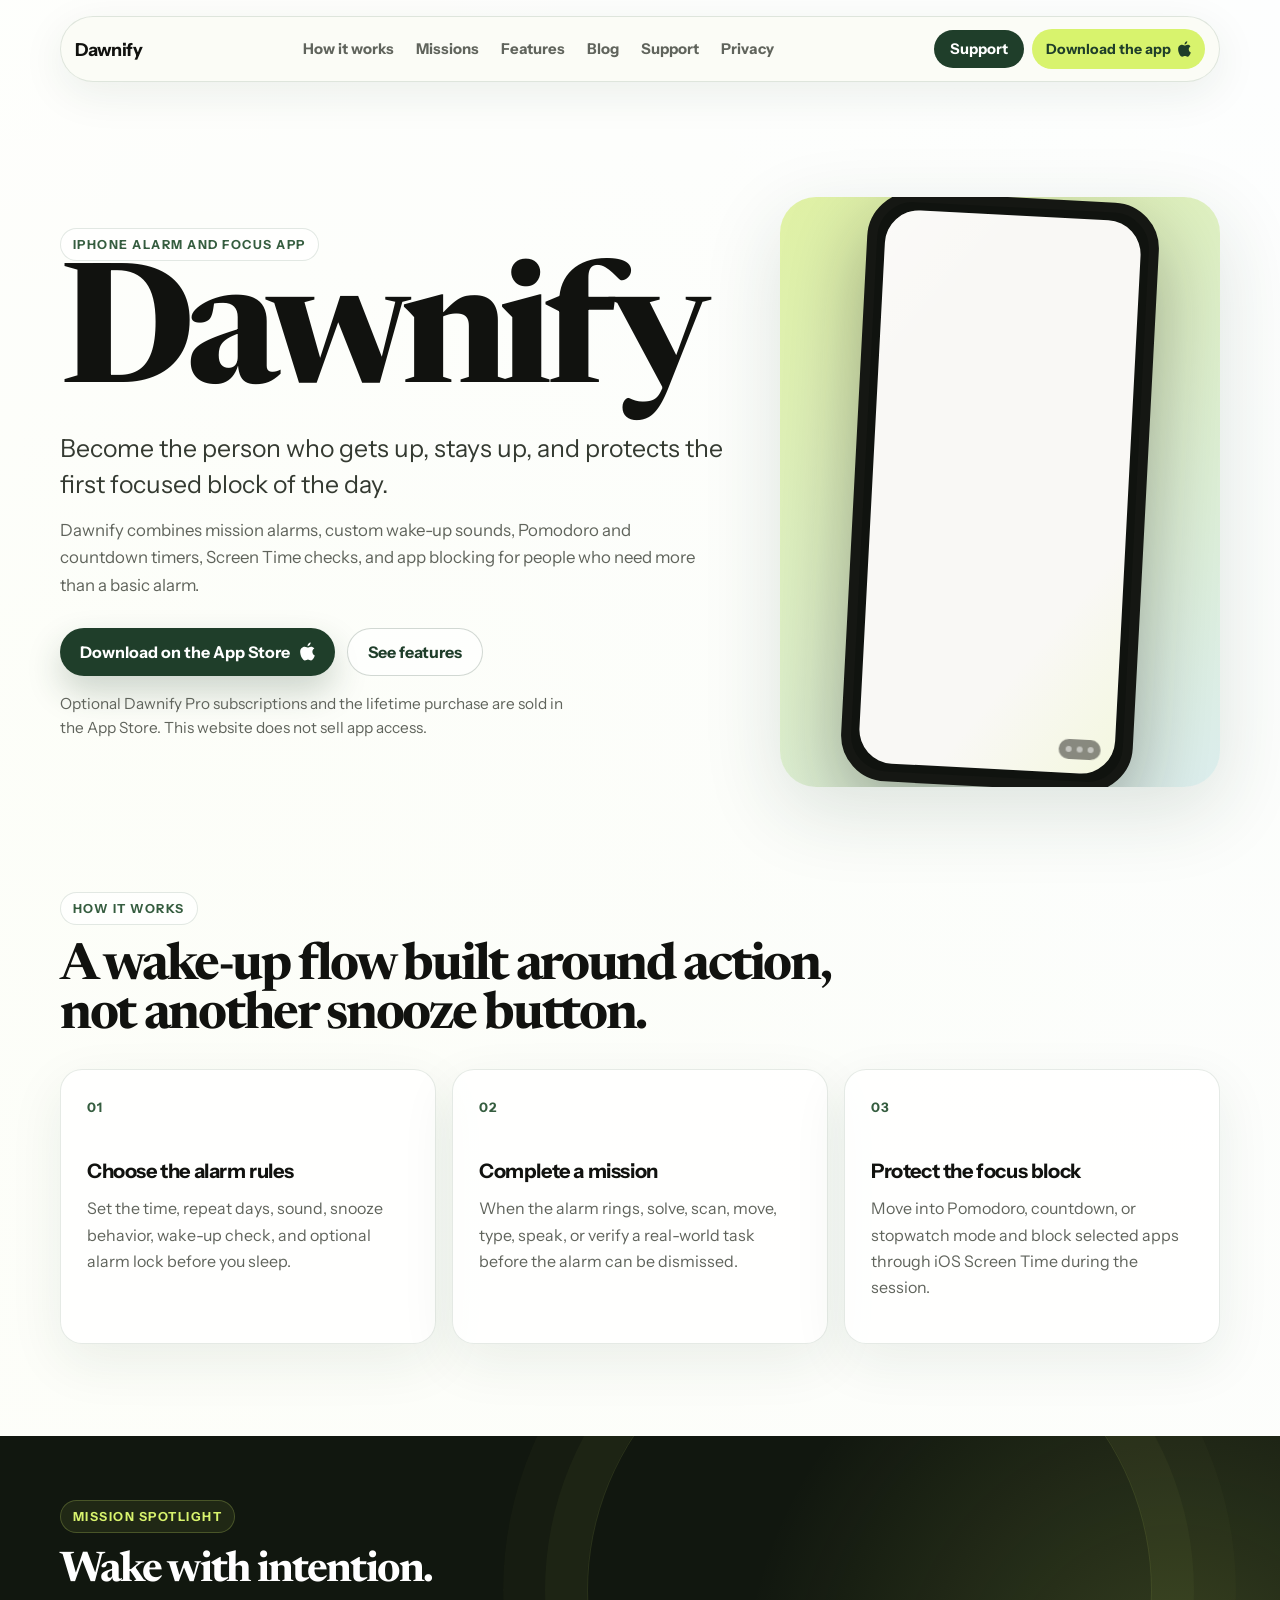
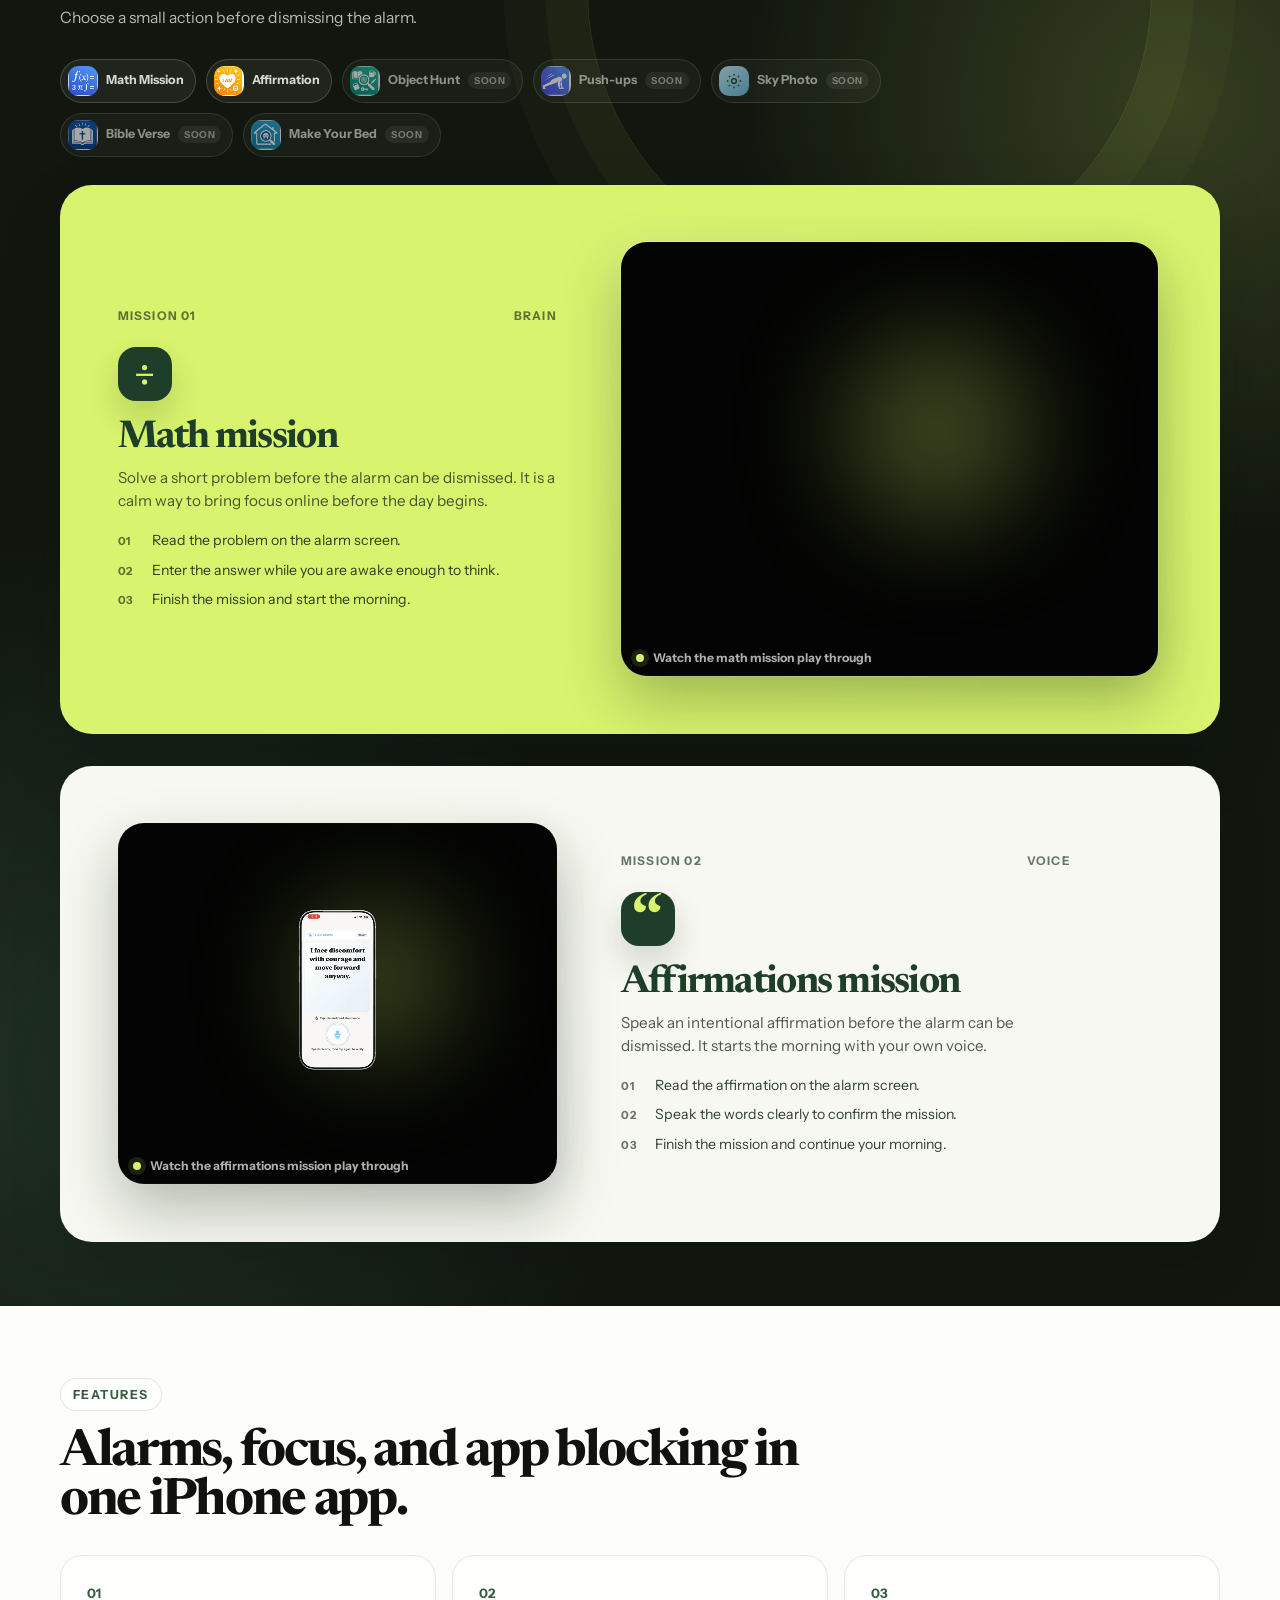
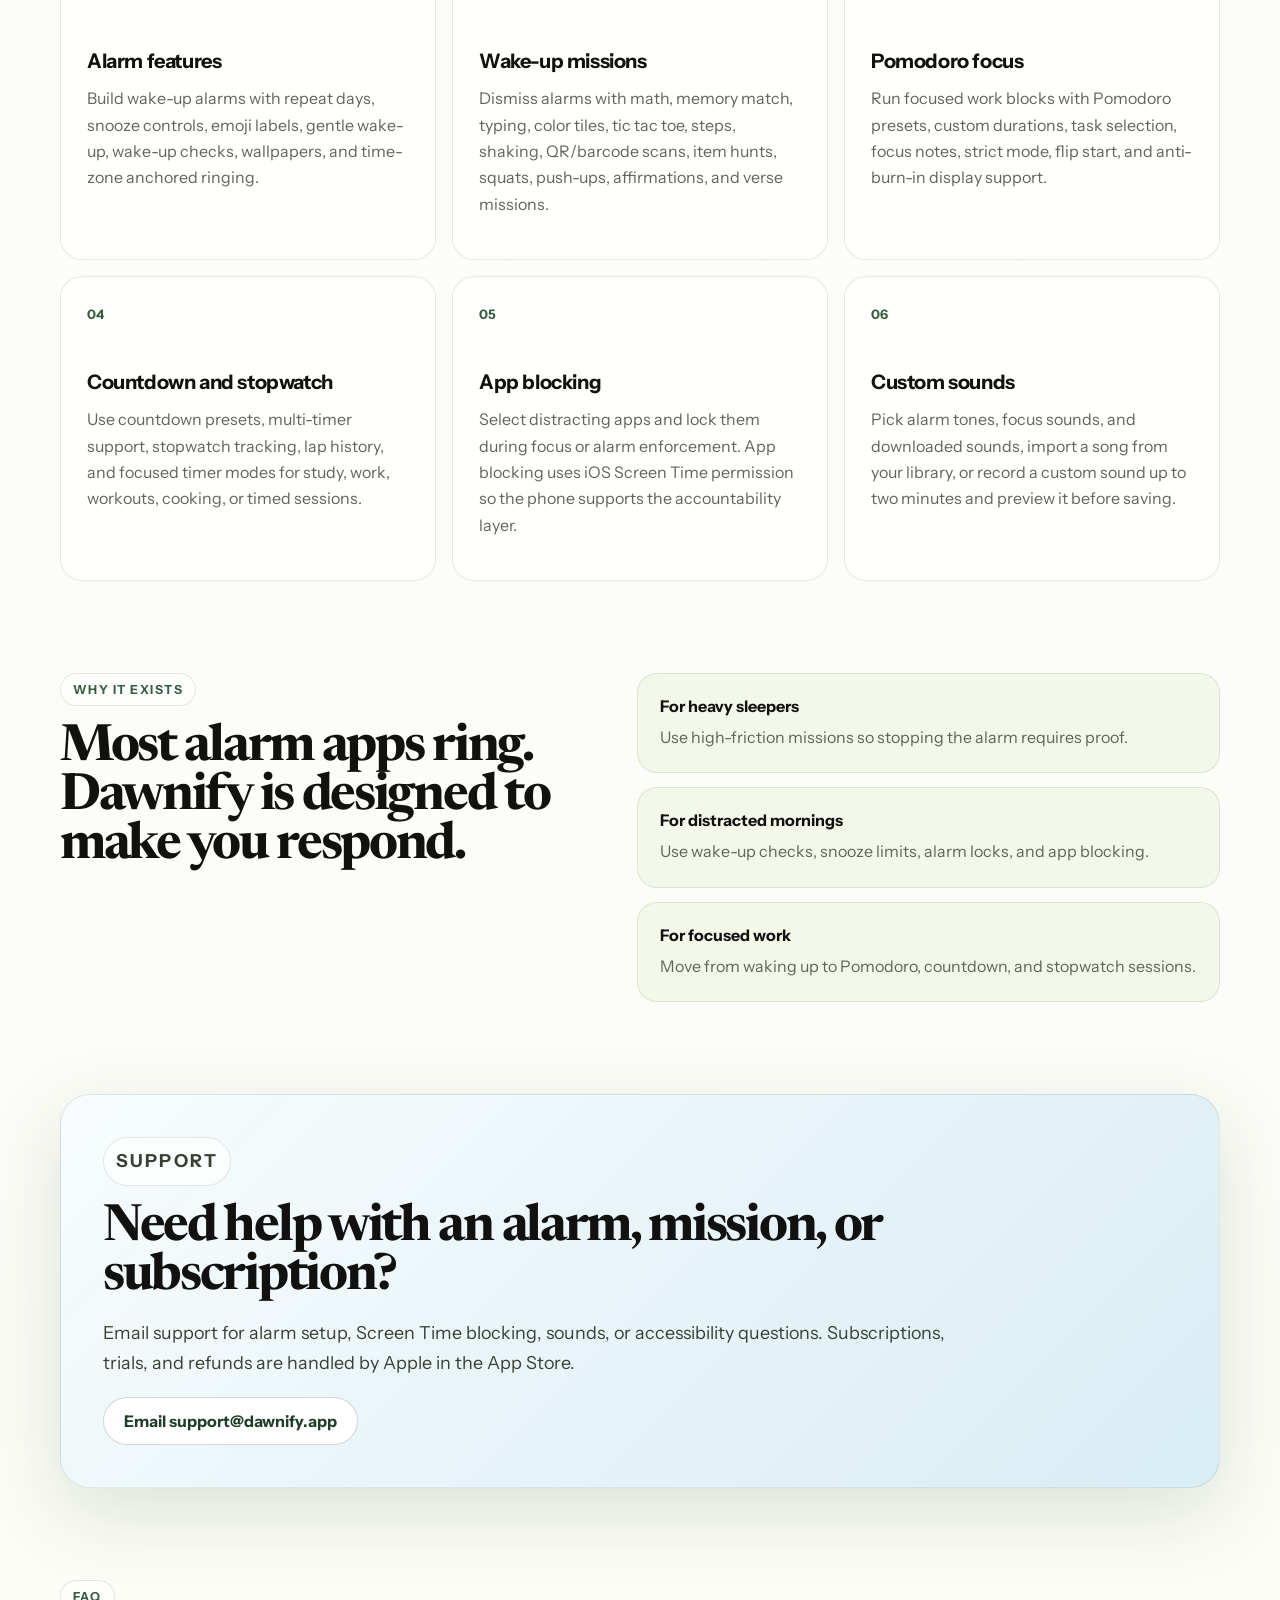
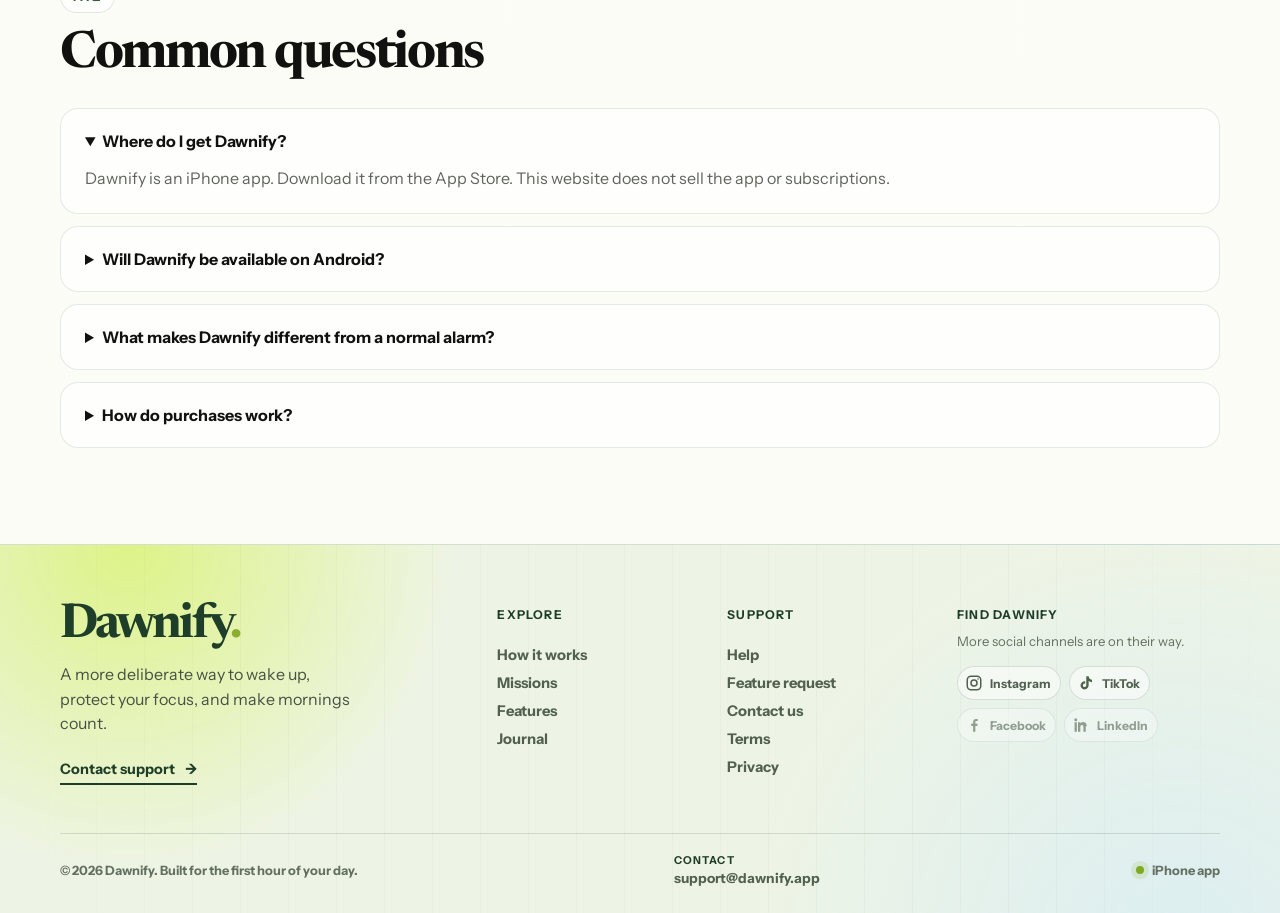
==== index.html @ fd7bedf5 "Add mission navigator with app icons" ====
<!DOCTYPE html>
<html lang="en">
  <head>
    <meta charset="UTF-8" />
    <meta name="viewport" content="width=device-width, initial-scale=1.0" />
    <title>Dawnify - Alarm and focus app for iPhone</title>
    <meta
      name="description"
      content="Dawnify is an iOS alarm, Pomodoro, countdown, app blocking, and Screen Time accountability app built to help you wake up and stay focused."
    />
    <meta property="og:title" content="Dawnify - Alarm and focus app for iPhone" />
    <meta
      property="og:description"
      content="Mission alarms, Pomodoro timers, countdowns, custom sounds, Screen Time checks, and app blocking for people who need stronger accountability."
    />
    <meta property="og:type" content="website" />
    <meta property="og:url" content="https://dawnify.app/" />
    <link rel="preconnect" href="https://fonts.googleapis.com" />
    <link rel="preconnect" href="https://fonts.gstatic.com" crossorigin />
    <link
      href="https://fonts.googleapis.com/css2?family=Instrument+Sans:wght@400;500;600;700;800&family=Newsreader:opsz,wght@6..72,600;6..72,700&display=swap"
      rel="stylesheet"
    />
    <link rel="stylesheet" href="./styles.css" />
  </head>
  <body>
    <header class="site-header">
      <a class="brand" href="./index.html">Dawnify</a>
      <nav class="nav" aria-label="Main navigation">
        <a href="#how">How it works</a>
        <a href="#missions">Missions</a>
        <a href="#features">Features</a>
        <a href="./blog.html">Blog</a>
        <a href="./support.html">Support</a>
        <a href="./privacy.html">Privacy</a>
      </nav>
      <div class="header-actions">
        <a class="header-cta" href="./support.html">Support</a>
        <!-- Replace this placeholder with Dawnify's App Store URL when it is available. -->
        <a class="header-download" href="#app-store-download">
          Download the app
          <svg viewBox="1321.5 37.8 15 18.4" fill="currentColor" aria-hidden="true">
            <path d="M1329 41.7292C1329 39.8958 1330.38 38.0625 1332.21 38.0625C1332.21 39.8958 1330.83 41.7292 1329 41.7292Z"></path>
            <path d="M1329.46 42.9575C1328.99 42.9575 1328.62 42.8076 1328.21 42.64C1327.7 42.4279 1327.11 42.1875 1326.15 42.1875C1324.44 42.1875 1321.67 43.562 1321.67 47.2287C1321.67 51.4931 1324.51 55.9375 1326.35 55.9375C1326.96 55.9375 1327.51 55.6965 1328.04 55.4662C1328.53 55.2554 1328.99 55.0536 1329.46 55.0536C1329.93 55.0536 1330.39 55.2554 1330.88 55.4662C1331.4 55.6965 1331.96 55.9375 1332.57 55.9375C1333.85 55.9375 1335.38 53.7826 1336.33 51.0341C1334.85 50.4102 1333.89 48.9415 1333.89 47.2292C1333.89 45.7359 1334.69 44.7448 1335.88 44.0208C1334.96 42.6458 1333.6 42.1875 1332.62 42.1875C1331.66 42.1875 1331.07 42.4279 1330.56 42.64C1330.15 42.8076 1329.93 42.9575 1329.46 42.9575Z"></path>
          </svg>
        </a>
      </div>
    </header>

    <main>
      <section class="hero section-shell">
        <div class="hero-copy reveal">
          <p class="launch-pill">iPhone alarm and focus app</p>
          <h1>Dawnify</h1>
          <p class="hero-lede">
            Become the person who gets up, stays up, and protects the first
            focused block of the day.
          </p>
          <p class="hero-support">
            Dawnify combines mission alarms, custom wake-up sounds, Pomodoro and
            countdown timers, Screen Time checks, and app blocking for people
            who need more than a basic alarm.
          </p>
          <div class="hero-actions">
            <!-- Replace this generic App Store URL with Dawnify's listing when it is available. -->
            <a id="app-store-download" class="app-store-cta" href="https://apps.apple.com/" target="_blank" rel="noreferrer">
              Download on the App Store
              <svg viewBox="1321.5 37.8 15 18.4" fill="currentColor" aria-hidden="true">
                <path d="M1329 41.7292C1329 39.8958 1330.38 38.0625 1332.21 38.0625C1332.21 39.8958 1330.83 41.7292 1329 41.7292Z"></path>
                <path d="M1329.46 42.9575C1328.99 42.9575 1328.62 42.8076 1328.21 42.64C1327.7 42.4279 1327.11 42.1875 1326.15 42.1875C1324.44 42.1875 1321.67 43.562 1321.67 47.2287C1321.67 51.4931 1324.51 55.9375 1326.35 55.9375C1326.96 55.9375 1327.51 55.6965 1328.04 55.4662C1328.53 55.2554 1328.99 55.0536 1329.46 55.0536C1329.93 55.0536 1330.39 55.2554 1330.88 55.4662C1331.4 55.6965 1331.96 55.9375 1332.57 55.9375C1333.85 55.9375 1335.38 53.7826 1336.33 51.0341C1334.85 50.4102 1333.89 48.9415 1333.89 47.2292C1333.89 45.7359 1334.69 44.7448 1335.88 44.0208C1334.96 42.6458 1333.6 42.1875 1332.62 42.1875C1331.66 42.1875 1331.07 42.4279 1330.56 42.64C1330.15 42.8076 1329.93 42.9575 1329.46 42.9575Z"></path>
              </svg>
            </a>
            <a class="button secondary" href="#features">See features</a>
          </div>
          <p class="microcopy">
            Optional Dawnify Pro subscriptions and the lifetime purchase are
            sold in the App Store. This website does not sell app access.
          </p>
        </div>

        <div class="phone-stage reveal" aria-label="Dawnify app preview">
          <div class="phone">
            <div class="app-screen app-slideshow">
              <img
                class="app-slide app-slide-one"
                src="./assets/awake-alarm-list.webp"
                alt="Dawnify alarm list with scheduled morning alarms"
                fetchpriority="high"
              />
              <img
                class="app-slide app-slide-two"
                src="./assets/awake-alarm-editor.webp"
                alt="Dawnify alarm editor with the 6 AM wake-up time"
              />
              <img
                class="app-slide app-slide-three"
                src="./assets/awake-alarm-schedule.webp"
                alt="Dawnify alarm schedule and wake-up mission settings"
              />
              <div class="slideshow-indicator" aria-hidden="true">
                <span></span>
                <span></span>
                <span></span>
              </div>
            </div>
          </div>
        </div>
      </section>

      <section class="section-shell how-section" id="how">
        <div class="section-heading reveal">
          <p class="section-label">How it works</p>
          <h2>A wake-up flow built around action, not another snooze button.</h2>
        </div>
        <div class="how-grid">
          <article class="how-card reveal">
            <span>01</span>
            <h3>Choose the alarm rules</h3>
            <p>
              Set the time, repeat days, sound, snooze behavior, wake-up check,
              and optional alarm lock before you sleep.
            </p>
          </article>
          <article class="how-card reveal">
            <span>02</span>
            <h3>Complete a mission</h3>
            <p>
              When the alarm rings, solve, scan, move, type, speak, or verify a
              real-world task before the alarm can be dismissed.
            </p>
          </article>
          <article class="how-card reveal">
            <span>03</span>
            <h3>Protect the focus block</h3>
            <p>
              Move into Pomodoro, countdown, or stopwatch mode and block
              selected apps through iOS Screen Time during the session.
            </p>
          </article>
        </div>
      </section>

      <section class="mission-spotlight" id="missions" aria-labelledby="mission-spotlight-title">
        <div class="mission-spotlight-inner">
          <div class="mission-spotlight-heading reveal">
            <p class="section-label">Mission spotlight</p>
            <h2 id="mission-spotlight-title">Wake with intention.</h2>
            <p>
              Choose a small action before dismissing the alarm.
            </p>
          </div>

          <div class="mission-navigator reveal" aria-label="Dawnify mission navigator">
            <a class="mission-nav-link" href="#mission-math">
              <img src="./assets/mission-math.png" alt="" />
              <span>Math Mission</span>
            </a>
            <a class="mission-nav-link" href="#mission-affirmations">
              <img src="./assets/mission-affirmation.png" alt="" />
              <span>Affirmation</span>
            </a>
            <span class="mission-nav-upcoming" aria-label="Object Hunt mission coming soon">
              <img src="./assets/mission-object-hunt.png" alt="" />
              <span>Object Hunt</span><small>Soon</small>
            </span>
            <span class="mission-nav-upcoming" aria-label="Push-ups mission coming soon">
              <img src="./assets/mission-pushups.png" alt="" />
              <span>Push-ups</span><small>Soon</small>
            </span>
            <span class="mission-nav-upcoming" aria-label="Sky Photo mission coming soon">
              <span class="mission-nav-sky" aria-hidden="true">
                <svg viewBox="0 0 24 24" fill="none" stroke="currentColor" stroke-width="1.8"><circle cx="12" cy="12" r="3.2"></circle><path d="M12 2.5v2.1M12 19.4v2.1M21.5 12h-2.1M4.6 12H2.5M18.7 5.3l-1.5 1.5M6.8 17.2l-1.5 1.5M18.7 18.7l-1.5-1.5M6.8 6.8 5.3 5.3"></path></svg>
              </span>
              <span>Sky Photo</span><small>Soon</small>
            </span>
            <span class="mission-nav-upcoming" aria-label="Bible Verse mission coming soon">
              <img src="./assets/mission-bible-verse.png" alt="" />
              <span>Bible Verse</span><small>Soon</small>
            </span>
            <span class="mission-nav-upcoming" aria-label="Make Your Bed mission coming soon">
              <img src="./assets/mission-household-item-hunt.png" alt="" />
              <span>Make Your Bed</span><small>Soon</small>
            </span>
          </div>

          <div class="mission-stack">
            <article id="mission-math" class="mission-showcase mission-showcase-math reveal" aria-labelledby="mission-math-title">
              <div class="mission-showcase-grid">
                <div class="mission-brief">
                  <div class="mission-brief-topline">
                    <span>Mission 01</span>
                    <span>Brain</span>
                  </div>
                  <div class="mission-symbol" aria-hidden="true">÷</div>
                  <h3 id="mission-math-title">Math mission</h3>
                  <p class="mission-summary">
                    Solve a short problem before the alarm can be dismissed. It is
                    a calm way to bring focus online before the day begins.
                  </p>
                  <ol class="mission-steps">
                    <li><span>01</span>Read the problem on the alarm screen.</li>
                    <li><span>02</span>Enter the answer while you are awake enough to think.</li>
                    <li><span>03</span>Finish the mission and start the morning.</li>
                  </ol>
                </div>

                <figure class="mission-video-panel">
                  <div class="mission-video-glow" aria-hidden="true"></div>
                  <video class="mission-video" autoplay muted loop playsinline preload="metadata" poster="./assets/math-mission-parallax-poster.jpg" aria-label="Dawnify math mission in action">
                    <source src="./assets/math-mission-parallax.webm" type="video/webm; codecs=vp9" />
                    <source src="./assets/math-mission-parallax.mp4" type="video/mp4" />
                    Your browser does not support this mission preview.
                  </video>
                  <figcaption><span class="mission-status-dot" aria-hidden="true"></span>Watch the math mission play through</figcaption>
                </figure>
              </div>
            </article>

            <article id="mission-affirmations" class="mission-showcase mission-showcase-affirmations reveal" aria-labelledby="mission-affirmations-title">
              <div class="mission-showcase-grid">
                <div class="mission-brief">
                  <div class="mission-brief-topline">
                    <span>Mission 02</span>
                    <span>Voice</span>
                  </div>
                  <div class="mission-symbol mission-symbol-affirmation" aria-hidden="true">“</div>
                  <h3 id="mission-affirmations-title">Affirmations mission</h3>
                  <p class="mission-summary">
                    Speak an intentional affirmation before the alarm can be
                    dismissed. It starts the morning with your own voice.
                  </p>
                  <ol class="mission-steps">
                    <li><span>01</span>Read the affirmation on the alarm screen.</li>
                    <li><span>02</span>Speak the words clearly to confirm the mission.</li>
                    <li><span>03</span>Finish the mission and continue your morning.</li>
                  </ol>
                </div>

                <figure class="mission-video-panel">
                  <div class="mission-video-glow" aria-hidden="true"></div>
                  <video class="mission-video" autoplay muted loop playsinline preload="metadata" poster="./assets/affirmations-mission-parallax-poster.jpg" aria-label="Dawnify affirmations mission in action">
                    <source src="./assets/affirmations-mission-parallax.webm" type="video/webm; codecs=vp9" />
                    <source src="./assets/affirmations-mission-parallax.mp4" type="video/mp4" />
                    Your browser does not support this mission preview.
                  </video>
                  <figcaption><span class="mission-status-dot" aria-hidden="true"></span>Watch the affirmations mission play through</figcaption>
                </figure>
              </div>
            </article>
          </div>
        </div>
      </section>

      <section class="section-shell" id="features">
        <div class="section-heading reveal">
          <p class="section-label">Features</p>
          <h2>Alarms, focus, and app blocking in one iPhone app.</h2>
        </div>
        <div class="feature-grid">
          <article class="feature-card reveal">
            <span class="feature-index">01</span>
            <h3>Alarm features</h3>
            <p>
              Build wake-up alarms with repeat days, snooze controls, emoji
              labels, gentle wake-up, wake-up checks, wallpapers, and time-zone
              anchored ringing.
            </p>
          </article>
          <article class="feature-card reveal">
            <span class="feature-index">02</span>
            <h3>Wake-up missions</h3>
            <p>
              Dismiss alarms with math, memory match, typing, color tiles, tic
              tac toe, steps, shaking, QR/barcode scans, item hunts, squats,
              push-ups, affirmations, and verse missions.
            </p>
          </article>
          <article class="feature-card reveal">
            <span class="feature-index">03</span>
            <h3>Pomodoro focus</h3>
            <p>
              Run focused work blocks with Pomodoro presets, custom durations,
              task selection, focus notes, strict mode, flip start, and
              anti-burn-in display support.
            </p>
          </article>
          <article class="feature-card reveal">
            <span class="feature-index">04</span>
            <h3>Countdown and stopwatch</h3>
            <p>
              Use countdown presets, multi-timer support, stopwatch tracking,
              lap history, and focused timer modes for study, work, workouts,
              cooking, or timed sessions.
            </p>
          </article>
          <article class="feature-card reveal">
            <span class="feature-index">05</span>
            <h3>App blocking</h3>
            <p>
              Select distracting apps and lock them during focus or alarm
              enforcement. App blocking uses iOS Screen Time permission so the
              phone supports the accountability layer.
            </p>
          </article>
          <article class="feature-card reveal">
            <span class="feature-index">06</span>
            <h3>Custom sounds</h3>
            <p>
              Pick alarm tones, focus sounds, and downloaded sounds, import a
              song from your library, or record a custom sound up to two
              minutes and preview it before saving.
            </p>
          </article>
        </div>
      </section>

      <section class="section-shell split-section">
        <div class="reveal">
          <p class="section-label">Why it exists</p>
          <h2>Most alarm apps ring. Dawnify is designed to make you respond.</h2>
        </div>
        <div class="proof-list reveal">
          <div>
            <strong>For heavy sleepers</strong>
            <p>Use high-friction missions so stopping the alarm requires proof.</p>
          </div>
          <div>
            <strong>For distracted mornings</strong>
            <p>Use wake-up checks, snooze limits, alarm locks, and app blocking.</p>
          </div>
          <div>
            <strong>For focused work</strong>
            <p>Move from waking up to Pomodoro, countdown, and stopwatch sessions.</p>
          </div>
        </div>
      </section>

      <section class="section-shell" id="custom">
        <div class="custom-panel reveal">
          <p class="section-label">Support</p>
          <h2>Need help with an alarm, mission, or subscription?</h2>
          <p>
            Email support for alarm setup, Screen Time blocking, sounds, or
            accessibility questions. Subscriptions, trials, and refunds are
            handled by Apple in the App Store.
          </p>
          <a class="button secondary light" href="mailto:support@dawnify.app"
            >Email support@dawnify.app</a
          >
        </div>
      </section>

      <section class="section-shell faq-section">
        <div class="section-heading reveal">
          <p class="section-label">FAQ</p>
          <h2>Common questions</h2>
        </div>
        <div class="faq-list">
          <details class="reveal" open>
            <summary>Where do I get Dawnify?</summary>
            <p>
              Dawnify is an iPhone app. Download it from the App Store. This
              website does not sell the app or subscriptions.
            </p>
          </details>
          <details class="reveal">
            <summary>Will Dawnify be available on Android?</summary>
            <p>
              The first release is for iPhone. Android support may be
              considered later based on demand.
            </p>
          </details>
          <details class="reveal">
            <summary>What makes Dawnify different from a normal alarm?</summary>
            <p>
              Dawnify is built around accountability. Missions, app blocking,
              Screen Time, custom sounds, and focus timers work together
              instead of treating the alarm as a standalone clock.
            </p>
          </details>
          <details class="reveal">
            <summary>How do purchases work?</summary>
            <p>
              Optional Pro subscriptions and the lifetime purchase are sold
              through Apple. Pricing, billing, renewal, cancellation, and
              refunds follow your Apple ID. Dawnify does not take payment on
              this website.
            </p>
          </details>
        </div>
      </section>
    </main>

    <footer class="site-footer" aria-label="Site footer">
      <div class="footer-inner">
        <div class="footer-grid">
          <section class="footer-intro">
            <a class="footer-brand" href="./index.html">Dawnify<span>.</span></a>
            <p>
              A more deliberate way to wake up, protect your focus, and make
              mornings count.
            </p>
            <a class="footer-cta" href="./support.html">Contact support <span aria-hidden="true">-&gt;</span></a>
          </section>

          <nav class="footer-nav" aria-label="Explore Dawnify">
            <p class="footer-heading">Explore</p>
            <a href="#how">How it works</a>
            <a href="#missions">Missions</a>
            <a href="#features">Features</a>
            <a href="./blog.html">Journal</a>
          </nav>

          <nav class="footer-nav" aria-label="Support and legal">
            <p class="footer-heading">Support</p>
            <a href="./support.html">Help</a>
            <a href="#custom">Feature request</a>
            <a href="./support.html">Contact us</a>
            <a href="./terms.html">Terms</a>
            <a href="./privacy.html">Privacy</a>
          </nav>

          <section class="footer-socials" aria-label="Dawnify social channels">
            <p class="footer-heading">Find Dawnify</p>
            <p class="footer-social-note">More social channels are on their way.</p>
            <div class="footer-social-list" aria-label="Dawnify social channels">
              <a
                class="footer-social-item"
                href="https://www.instagram.com/dawnify.alarm/"
                target="_blank"
                rel="noreferrer"
                aria-label="Follow Dawnify on Instagram"
                ><svg class="footer-social-icon" viewBox="0 0 24 24" aria-hidden="true"><rect x="3" y="3" width="18" height="18" rx="5"></rect><circle cx="12" cy="12" r="4"></circle><circle cx="17.3" cy="6.8" r="1"></circle></svg>Instagram</a
              >
              <a
                class="footer-social-item"
                href="https://www.tiktok.com/@dawnify.alarm?_r=1&_t=ZG-98iEEkCbtaq"
                target="_blank"
                rel="noreferrer"
                aria-label="Follow Dawnify on TikTok"
                ><svg class="footer-social-icon" viewBox="0 0 24 24" aria-hidden="true"><path d="M15.5 3c.5 2.8 2.1 4.4 4.5 4.7v3.2c-1.7 0-3.2-.5-4.5-1.5v5.8a5.4 5.4 0 1 1-4.6-5.4v3.1a2.3 2.3 0 1 0 1.5 2.2V3h3.1Z"></path></svg>TikTok</a
              >
              <span class="footer-social-item footer-social-item-disabled"><svg class="footer-social-icon" viewBox="0 0 24 24" aria-hidden="true"><path d="M13.8 21v-7.8h2.6l.4-3h-3v-1.9c0-.9.2-1.5 1.5-1.5H17V4.1c-.4-.1-1.3-.1-2.3-.1-2.3 0-3.9 1.4-3.9 4v2.2H8.2v3h2.6V21h3Z"></path></svg>Facebook</span>
              <span class="footer-social-item footer-social-item-disabled"><svg class="footer-social-icon" viewBox="0 0 24 24" aria-hidden="true"><path d="M6.5 8.2H3.4V21h3.1V8.2ZM5 3A2 2 0 1 0 5 7a2 2 0 0 0 0-4Zm14.7 10.6c0-3.9-2.1-5.7-4.9-5.7-2.3 0-3.3 1.2-3.8 2v-1.7H8V21h3.1v-5.9c0-1.5.3-3 2.2-3 1.9 0 1.9 1.8 1.9 3.1V21h3.1v-7.4Z"></path></svg>LinkedIn</span>
            </div>
          </section>
        </div>

        <div class="footer-bottom">
          <p>&copy; 2026 Dawnify. Built for the first hour of your day.</p>
          <a class="footer-contact" href="mailto:support@dawnify.app">
            <span>Contact</span>
            support@dawnify.app
          </a>
          <p class="footer-status"><span aria-hidden="true"></span>iPhone app</p>
        </div>
      </div>
    </footer>

  </body>
</html>
---- styles.css ----
:root {
  color-scheme: light;
  --ink: #11120f;
  --muted: #60645c;
  --line: #dfe4d7;
  --paper: #fbfcf5;
  --cream: #f2f7e8;
  --mist: #e8f0dc;
  --green: #355d3f;
  --green-deep: #1f3e2a;
  --lime: #d8f36d;
  --blue: #d8edf4;
  --white: #ffffff;
  --shadow: 0 24px 80px rgba(31, 62, 42, 0.14);
}

* {
  box-sizing: border-box;
}

html {
  scroll-behavior: smooth;
  scroll-padding-top: 96px;
}

body {
  margin: 0;
  min-width: 280px;
  overflow-x: clip;
  -webkit-text-size-adjust: 100%;
  font-family: "Instrument Sans", sans-serif;
  color: var(--ink);
  background:
    linear-gradient(180deg, rgba(255, 255, 255, 0.92), rgba(251, 252, 245, 0.72)),
    radial-gradient(circle at 8% 12%, rgba(216, 243, 109, 0.34), transparent 28%),
    radial-gradient(circle at 92% 8%, rgba(216, 237, 244, 0.7), transparent 30%),
    var(--paper);
}

a {
  color: inherit;
}

.site-header {
  position: sticky;
  top: 0;
  z-index: 20;
  display: flex;
  align-items: center;
  justify-content: space-between;
  gap: 24px;
  width: min(1160px, calc(100% - 32px));
  margin: 16px auto 0;
  padding: 12px 14px;
  border: 1px solid rgba(53, 93, 63, 0.14);
  border-radius: 999px;
  background: rgba(251, 252, 245, 0.82);
  backdrop-filter: blur(18px);
  box-shadow: 0 12px 44px rgba(31, 62, 42, 0.08);
}

.brand {
  font-weight: 800;
  font-size: 1.12rem;
  letter-spacing: -0.03em;
  text-decoration: none;
}

.nav {
  display: flex;
  align-items: center;
  gap: 22px;
}

.nav a {
  color: var(--muted);
  font-size: 0.93rem;
  font-weight: 700;
  text-decoration: none;
}

.header-cta {
  padding: 10px 16px;
  border-radius: 999px;
  background: var(--green-deep);
  color: var(--white);
  font-size: 0.92rem;
  font-weight: 800;
  text-decoration: none;
}

.header-actions {
  display: flex;
  flex: 0 0 auto;
  gap: 8px;
  align-items: center;
}

.header-download {
  display: inline-flex;
  gap: 7px;
  align-items: center;
  min-height: 40px;
  padding: 10px 14px;
  border-radius: 999px;
  background: var(--lime);
  color: var(--green-deep);
  font-size: 0.88rem;
  font-weight: 800;
  text-decoration: none;
  transition: transform 180ms ease, box-shadow 180ms ease;
}

.header-download:hover {
  transform: translateY(-2px);
  box-shadow: 0 10px 22px rgba(31, 62, 42, 0.16);
}

.header-download svg {
  width: 13px;
  height: 16px;
  flex: 0 0 auto;
}

.section-shell {
  width: min(1160px, calc(100% - 32px));
  margin: 0 auto;
}

.hero {
  min-height: calc(100vh - 90px);
  display: grid;
  grid-template-columns: minmax(0, 1fr) minmax(320px, 440px);
  align-items: center;
  gap: 52px;
  padding: 82px 0 72px;
}

.launch-pill,
.section-label {
  width: fit-content;
  margin: 0 0 18px;
  padding: 8px 12px;
  border: 1px solid rgba(53, 93, 63, 0.14);
  border-radius: 999px;
  background: rgba(255, 255, 255, 0.72);
  color: var(--green);
  font-size: 0.78rem;
  font-weight: 800;
  letter-spacing: 0.12em;
  text-transform: uppercase;
}

h1,
h2,
h3,
p {
  margin-top: 0;
}

h1 {
  margin-bottom: 22px;
  font-family: "Newsreader", serif;
  font-size: clamp(5.4rem, 13vw, 11rem);
  line-height: 0.78;
  letter-spacing: -0.055em;
}

h2 {
  margin-bottom: 16px;
  max-width: 780px;
  font-family: "Newsreader", serif;
  font-size: clamp(2.25rem, 4vw, 4.6rem);
  line-height: 0.96;
  letter-spacing: -0.045em;
}

h3 {
  margin-bottom: 12px;
  font-size: 1.25rem;
  letter-spacing: -0.02em;
}

.hero-lede {
  max-width: 690px;
  margin-bottom: 14px;
  color: #343a31;
  font-size: clamp(1.18rem, 2vw, 1.55rem);
  line-height: 1.45;
}

.hero-support {
  max-width: 640px;
  margin-bottom: 28px;
  color: var(--muted);
  font-size: 1.05rem;
  line-height: 1.65;
}

.hero-actions {
  display: flex;
  flex-wrap: wrap;
  gap: 12px;
  margin-bottom: 16px;
}

.app-store-cta {
  display: inline-flex;
  gap: 10px;
  align-items: center;
  justify-content: center;
  min-height: 48px;
  padding: 13px 20px;
  border-radius: 999px;
  background: var(--green-deep);
  color: var(--white);
  font-weight: 800;
  text-decoration: none;
  box-shadow: 0 16px 34px rgba(31, 62, 42, 0.22);
  transition: transform 180ms ease, box-shadow 180ms ease;
}

.app-store-cta:hover {
  transform: translateY(-2px);
  box-shadow: 0 20px 42px rgba(31, 62, 42, 0.28);
}

.app-store-cta svg {
  width: 15px;
  height: 19px;
  flex: 0 0 auto;
}

.app-store-badge {
  display: inline-flex;
  align-items: center;
  width: fit-content;
  margin-bottom: 18px;
  border-radius: 12px;
  text-decoration: none;
  box-shadow: 0 18px 46px rgba(17, 18, 15, 0.16);
  overflow: hidden;
  transition:
    transform 180ms ease,
    box-shadow 180ms ease;
}

.app-store-badge:hover {
  transform: translateY(-2px);
  box-shadow: 0 22px 54px rgba(17, 18, 15, 0.22);
}

.app-store-badge img {
  display: block;
  width: 172px;
  height: auto;
}

.app-store-badge.dark {
  flex-shrink: 0;
  margin-bottom: 0;
}

.button {
  display: inline-flex;
  align-items: center;
  justify-content: center;
  min-height: 48px;
  padding: 13px 20px;
  border: 1px solid transparent;
  border-radius: 999px;
  font-weight: 800;
  text-decoration: none;
  cursor: pointer;
  touch-action: manipulation;
  transition:
    transform 180ms ease,
    box-shadow 180ms ease,
    background 180ms ease;
}

.button:hover {
  transform: translateY(-2px);
}

.button:disabled {
  cursor: wait;
  opacity: 0.68;
  transform: none;
}

.button.primary {
  background: var(--green-deep);
  color: var(--white);
  box-shadow: 0 16px 34px rgba(31, 62, 42, 0.22);
}

.button.secondary {
  border-color: rgba(31, 62, 42, 0.2);
  background: rgba(255, 255, 255, 0.66);
  color: var(--green-deep);
}

.button.light {
  background: var(--white);
}

.microcopy {
  max-width: 520px;
  color: var(--muted);
  font-size: 0.96rem;
  line-height: 1.6;
}

.phone-stage {
  display: grid;
  place-items: center;
  min-height: 560px;
  border-radius: 36px;
  background:
    linear-gradient(140deg, rgba(216, 243, 109, 0.5), rgba(216, 237, 244, 0.75)),
    var(--mist);
  box-shadow: var(--shadow);
  overflow: hidden;
}

.phone {
  position: relative;
  width: 292px;
  padding: 8px;
  border: 10px solid #151713;
  border-radius: 46px;
  background: #10130f;
  box-shadow: 0 30px 80px rgba(17, 18, 15, 0.34);
  transform: rotate(3deg);
}

.phone-top {
  display: none;
}

.app-screen {
  position: relative;
  aspect-ratio: 1170 / 2532;
  border-radius: 34px;
  overflow: hidden;
  background: #f9f8f5;
}

.app-screen::after {
  content: "";
  position: absolute;
  inset: 0;
  z-index: 1;
  pointer-events: none;
  background: linear-gradient(128deg, rgba(255, 255, 255, 0.3), transparent 22%, transparent 74%, rgba(216, 243, 109, 0.16));
}

.app-slide {
  position: absolute;
  inset: 0;
  width: 100%;
  height: 100%;
  object-fit: cover;
  opacity: 0;
  animation: app-slide-show 15s infinite;
}

.app-slide-one {
  animation-delay: 0s;
}

.app-slide-two {
  animation-delay: 5s;
}

.app-slide-three {
  animation-delay: 10s;
}

@keyframes app-slide-show {
  0%,
  27% {
    opacity: 1;
  }

  33%,
  100% {
    opacity: 0;
  }
}

.slideshow-indicator {
  position: absolute;
  right: 14px;
  bottom: 14px;
  z-index: 2;
  display: flex;
  gap: 5px;
  padding: 7px;
  border-radius: 999px;
  background: rgba(17, 18, 15, 0.48);
  backdrop-filter: blur(8px);
}

.slideshow-indicator span {
  width: 6px;
  height: 6px;
  border-radius: 50%;
  background: rgba(255, 255, 255, 0.5);
  animation: app-slide-indicator 15s infinite;
}

.slideshow-indicator span:nth-child(2) {
  animation-delay: 5s;
}

.slideshow-indicator span:nth-child(3) {
  animation-delay: 10s;
}

@keyframes app-slide-indicator {
  0%,
  27% {
    width: 18px;
    background: var(--white);
  }

  33%,
  100% {
    width: 6px;
    background: rgba(255, 255, 255, 0.5);
  }
}

.early-adopter-panel,
.custom-panel {
  margin-bottom: 92px;
  padding: 42px;
  border: 1px solid rgba(53, 93, 63, 0.12);
  border-radius: 30px;
  background: rgba(255, 255, 255, 0.7);
  box-shadow: var(--shadow);
}

.early-adopter-panel p,
.custom-panel p {
  max-width: 860px;
  color: #394033;
  font-size: 1.12rem;
  line-height: 1.7;
}

.section-heading {
  margin-bottom: 28px;
}

.how-section {
  margin-bottom: 92px;
}

.how-grid {
  display: grid;
  grid-template-columns: repeat(3, minmax(0, 1fr));
  gap: 16px;
}

.how-card {
  min-height: 230px;
  padding: 26px;
  border: 1px solid rgba(53, 93, 63, 0.13);
  border-radius: 22px;
  background: rgba(255, 255, 255, 0.78);
  box-shadow: 0 18px 54px rgba(31, 62, 42, 0.08);
}

.how-card span {
  display: inline-flex;
  margin-bottom: 44px;
  color: var(--green);
  font-size: 0.82rem;
  font-weight: 800;
  letter-spacing: 0.08em;
  text-transform: uppercase;
}

.how-card p {
  color: var(--muted);
  line-height: 1.65;
}

.mission-spotlight {
  position: relative;
  margin: 0 0 72px;
  padding: clamp(46px, 5vw, 76px) 0;
  overflow: hidden;
  color: #f7f8f1;
  background:
    radial-gradient(circle at 92% 18%, rgba(216, 243, 109, 0.18), transparent 26%),
    radial-gradient(circle at 8% 84%, rgba(100, 164, 136, 0.18), transparent 31%),
    #11170f;
}

.mission-spotlight::before {
  content: "";
  position: absolute;
  top: -128px;
  right: 10%;
  width: min(44vw, 620px);
  aspect-ratio: 1;
  border: 1px solid rgba(216, 243, 109, 0.12);
  border-radius: 50%;
  box-shadow:
    0 0 0 42px rgba(216, 243, 109, 0.035),
    0 0 0 84px rgba(216, 243, 109, 0.02);
  pointer-events: none;
}

.mission-spotlight-inner {
  position: relative;
  z-index: 1;
  width: min(1160px, calc(100% - 32px));
  margin: 0 auto;
}

.mission-spotlight .section-label {
  border-color: rgba(216, 243, 109, 0.22);
  background: rgba(216, 243, 109, 0.08);
  color: var(--lime);
}

.mission-spotlight-heading {
  max-width: 620px;
  margin-bottom: 28px;
}

.mission-spotlight-heading h2 {
  margin-bottom: 14px;
  color: var(--white);
  font-size: clamp(2.5rem, 3.3vw, 3.6rem);
  line-height: 0.98;
  white-space: nowrap;
}

.mission-spotlight-heading > p:last-child {
  max-width: 520px;
  margin-bottom: 0;
  color: rgba(247, 248, 241, 0.72);
  font-size: 0.98rem;
  line-height: 1.55;
}

.mission-navigator {
  display: flex;
  flex-wrap: wrap;
  gap: 10px;
  max-width: 1000px;
  margin: 0 0 28px;
}

.mission-nav-link,
.mission-nav-upcoming {
  display: inline-flex;
  gap: 8px;
  align-items: center;
  min-height: 44px;
  padding: 6px 11px 6px 7px;
  border: 1px solid rgba(247, 248, 241, 0.18);
  border-radius: 999px;
  background: rgba(247, 248, 241, 0.06);
  color: rgba(247, 248, 241, 0.85);
  font-size: 0.78rem;
  font-weight: 800;
  line-height: 1;
  text-decoration: none;
}

.mission-nav-link {
  transition: transform 180ms ease, background 180ms ease, border-color 180ms ease, color 180ms ease;
}

.mission-nav-link:hover,
.mission-nav-link:focus-visible {
  border-color: var(--lime);
  background: var(--lime);
  color: var(--green-deep);
  outline: none;
  transform: translateY(-2px);
}

.mission-nav-link img,
.mission-nav-upcoming img,
.mission-nav-sky {
  display: grid;
  width: 30px;
  height: 30px;
  flex: 0 0 30px;
  place-items: center;
  border-radius: 10px;
  object-fit: cover;
}

.mission-nav-sky {
  color: var(--green-deep);
  background: linear-gradient(145deg, #c5efff, #68bcdf);
}

.mission-nav-sky svg {
  width: 18px;
  height: 18px;
}

.mission-nav-upcoming {
  opacity: 0.63;
}

.mission-nav-upcoming small {
  padding: 4px 6px;
  border-radius: 999px;
  background: rgba(247, 248, 241, 0.1);
  color: rgba(247, 248, 241, 0.64);
  font-size: 0.6rem;
  font-weight: 800;
  letter-spacing: 0.06em;
  text-transform: uppercase;
}

.mission-stack {
  display: grid;
  gap: clamp(20px, 2.6vw, 32px);
}

.mission-showcase {
  overflow: hidden;
  padding: clamp(24px, 4.5vw, 58px);
  border-radius: 32px;
  scroll-margin-top: 112px;
}

.mission-showcase-math {
  background: var(--lime);
  box-shadow: 0 30px 64px rgba(6, 17, 8, 0.2);
}

.mission-showcase-affirmations {
  background: #f7f8f1;
  box-shadow: 0 24px 52px rgba(0, 0, 0, 0.14);
}

.mission-showcase-grid {
  display: grid;
  grid-template-columns: minmax(250px, 0.9fr) minmax(360px, 1.1fr);
  gap: clamp(28px, 5vw, 78px);
  max-width: 1040px;
  margin: 0;
  align-items: center;
}

.mission-brief {
  max-width: 450px;
}

.mission-brief-topline {
  display: flex;
  justify-content: space-between;
  gap: 16px;
  color: rgba(16, 35, 18, 0.62);
  font-size: 0.75rem;
  font-weight: 800;
  letter-spacing: 0.1em;
  text-transform: uppercase;
}

.mission-symbol {
  width: 54px;
  height: 54px;
  display: grid;
  place-items: center;
  margin: 24px 0 18px;
  border-radius: 18px;
  background: var(--green-deep);
  color: var(--lime);
  font-family: "Newsreader", serif;
  font-size: 2.7rem;
  font-weight: 700;
  line-height: 1;
  box-shadow: 0 16px 32px rgba(15, 36, 18, 0.16);
}

.mission-symbol-affirmation {
  padding-bottom: 14px;
  font-size: 4.1rem;
}

.mission-brief h3 {
  margin-bottom: 10px;
  color: var(--green-deep);
  font-family: "Newsreader", serif;
  font-size: clamp(2rem, 3vw, 2.75rem);
  letter-spacing: -0.045em;
}

.mission-summary {
  margin-bottom: 18px;
  color: rgba(16, 35, 18, 0.74);
  font-size: 0.95rem;
  line-height: 1.5;
}

.mission-steps {
  display: grid;
  gap: 10px;
  margin: 0;
  padding: 0;
  list-style: none;
}

.mission-steps li {
  display: grid;
  grid-template-columns: 24px 1fr;
  gap: 10px;
  align-items: baseline;
  color: rgba(16, 35, 18, 0.86);
  font-size: 0.88rem;
  line-height: 1.4;
}

.mission-steps span {
  color: rgba(16, 35, 18, 0.62);
  font-size: 0.7rem;
  font-weight: 800;
  letter-spacing: 0.08em;
}

.mission-video-panel {
  position: relative;
  margin: 0;
  padding: 8px;
  border: 1px solid rgba(16, 35, 18, 0.3);
  border-radius: 26px;
  background: #030403;
  box-shadow:
    0 26px 58px rgba(15, 36, 18, 0.28),
    0 0 0 1px rgba(255, 255, 255, 0.2);
}

.mission-video-panel::before {
  content: "";
  position: absolute;
  inset: -1px;
  z-index: -1;
  border-radius: inherit;
  background: linear-gradient(135deg, rgba(255, 255, 255, 0.3), transparent 38%, rgba(15, 36, 18, 0.14));
  filter: blur(22px);
  opacity: 0.74;
}

.mission-video-glow {
  position: absolute;
  top: 21%;
  right: 23%;
  width: 36%;
  aspect-ratio: 1;
  border-radius: 50%;
  background: rgba(216, 243, 109, 0.28);
  filter: blur(54px);
  pointer-events: none;
}

.mission-video {
  position: relative;
  z-index: 1;
  display: block;
  width: 100%;
  aspect-ratio: 4 / 3;
  border-radius: 18px;
  background: #000;
  object-fit: cover;
}

.mission-video-panel figcaption {
  position: relative;
  z-index: 2;
  display: flex;
  gap: 9px;
  align-items: center;
  padding: 10px 6px 2px;
  color: rgba(247, 248, 241, 0.7);
  font-size: 0.76rem;
  font-weight: 700;
}

.mission-status-dot {
  width: 8px;
  height: 8px;
  border-radius: 50%;
  background: var(--lime);
  box-shadow: 0 0 0 5px rgba(216, 243, 109, 0.12);
}

.mission-showcase-affirmations .mission-video-panel {
  order: -1;
}

.feature-grid {
  display: grid;
  grid-template-columns: repeat(3, minmax(0, 1fr));
  gap: 16px;
  margin-bottom: 92px;
}

.feature-card {
  min-height: 250px;
  padding: 26px;
  border: 1px solid rgba(53, 93, 63, 0.13);
  border-radius: 22px;
  background: rgba(255, 255, 255, 0.76);
  transition:
    transform 180ms ease,
    border-color 180ms ease;
}

.feature-card:hover {
  transform: translateY(-4px);
  border-color: rgba(53, 93, 63, 0.36);
}

.feature-index {
  display: inline-flex;
  margin-bottom: 48px;
  color: var(--green);
  font-size: 0.82rem;
  font-weight: 800;
}

.feature-card p,
.proof-list p,
.faq-list p,
.waitlist-copy p {
  color: var(--muted);
  line-height: 1.65;
}

.split-section {
  display: grid;
  grid-template-columns: 0.95fr 1.05fr;
  gap: 50px;
  align-items: start;
  margin-bottom: 92px;
}

.proof-list {
  display: grid;
  gap: 14px;
}

.proof-list div {
  padding: 22px;
  border: 1px solid rgba(53, 93, 63, 0.12);
  border-radius: 20px;
  background: rgba(242, 247, 232, 0.88);
}

.proof-list strong {
  display: block;
  margin-bottom: 8px;
}

.proof-list p {
  margin-bottom: 0;
}

.early-adopter-panel {
  display: grid;
  grid-template-columns: minmax(0, 1fr) minmax(300px, 0.82fr);
  gap: 34px;
  align-items: center;
  background:
    linear-gradient(135deg, rgba(216, 243, 109, 0.52), rgba(255, 255, 255, 0.83)),
    var(--cream);
}

.early-adopter-copy .button {
  margin-top: 4px;
}

.offer-note {
  margin: 16px 0 0;
  color: var(--muted);
  font-size: 0.9rem !important;
  font-weight: 700;
}

.perk-card {
  padding: 28px;
  border: 1px solid rgba(31, 62, 42, 0.17);
  border-radius: 24px;
  background: var(--green-deep);
  color: var(--white);
  box-shadow: 0 20px 48px rgba(31, 62, 42, 0.2);
}

.perk-kicker,
.perk-footer {
  color: rgba(255, 255, 255, 0.74);
  font-size: 0.82rem !important;
  font-weight: 800;
  letter-spacing: 0.08em;
  text-transform: uppercase;
}

.perk-card .perk-kicker {
  margin-bottom: 20px;
}

.perk-list,
.modal-perks {
  display: grid;
  gap: 14px;
  margin: 0;
  padding: 0;
  list-style: none;
}

.perk-list li {
  display: grid;
  grid-template-columns: 30px 1fr;
  gap: 12px;
  align-items: baseline;
  font-weight: 700;
  line-height: 1.35;
}

.perk-list span {
  color: var(--lime);
  font-size: 0.76rem;
  font-weight: 800;
}

.perk-card .perk-footer {
  margin: 24px 0 0;
  color: var(--lime);
}

.waitlist-section {
  display: grid;
  grid-template-columns: 0.86fr 1.14fr;
  gap: 38px;
  align-items: start;
  margin-bottom: 92px;
  padding: 44px;
  border-radius: 32px;
  background: var(--green-deep);
  color: var(--white);
  box-shadow: 0 24px 80px rgba(31, 62, 42, 0.22);
}

.waitlist-section .section-label {
  border-color: rgba(255, 255, 255, 0.18);
  background: rgba(255, 255, 255, 0.12);
  color: var(--lime);
}

.waitlist-copy p {
  color: rgba(255, 255, 255, 0.74);
}

.waitlist-form {
  display: grid;
  gap: 14px;
  padding: 22px;
  border: 1px solid rgba(255, 255, 255, 0.12);
  border-radius: 24px;
  background: rgba(255, 255, 255, 0.1);
}

label {
  display: grid;
  gap: 8px;
  color: rgba(255, 255, 255, 0.78);
  font-size: 0.9rem;
  font-weight: 800;
}

input,
select,
textarea {
  width: 100%;
  min-height: 48px;
  padding: 0 14px;
  border: 1px solid rgba(255, 255, 255, 0.18);
  border-radius: 14px;
  background: rgba(255, 255, 255, 0.96);
  color: var(--ink);
  font: inherit;
  font-size: 16px;
}

textarea {
  min-height: 112px;
  padding: 14px;
  resize: vertical;
}

.conditional-field[hidden] {
  display: none;
}

.honeypot {
  position: absolute;
  width: 1px;
  height: 1px;
  overflow: hidden;
  clip: rect(0 0 0 0);
  white-space: nowrap;
}

.form-feedback {
  padding: 16px 18px;
  border: 1px solid rgba(255, 255, 255, 0.14);
  border-radius: 18px;
  background: rgba(255, 255, 255, 0.12);
}

.form-feedback strong {
  display: block;
  margin-bottom: 8px;
  color: var(--white);
}

.form-feedback p {
  margin: 0;
  color: rgba(255, 255, 255, 0.78);
  line-height: 1.55;
}

.form-feedback a {
  color: var(--lime);
}

.form-error {
  color: #ffe8e8;
  background: rgba(124, 32, 32, 0.38);
}

.early-adopter-modal {
  width: min(560px, calc(100% - 28px));
  max-height: min(720px, calc(100vh - 28px));
  padding: 30px;
  border: 1px solid rgba(53, 93, 63, 0.16);
  border-radius: 28px;
  background:
    radial-gradient(circle at 92% 8%, rgba(216, 243, 109, 0.46), transparent 28%),
    var(--paper);
  color: var(--ink);
  box-shadow: 0 30px 100px rgba(17, 18, 15, 0.3);
}

.early-adopter-modal::backdrop {
  background: rgba(11, 20, 13, 0.7);
  backdrop-filter: blur(8px);
}

.modal-heading {
  display: flex;
  align-items: flex-start;
  justify-content: space-between;
  gap: 20px;
}

.modal-heading .section-label {
  margin-bottom: 14px;
}

.modal-heading h2 {
  margin-bottom: 0;
  font-size: clamp(2.35rem, 7vw, 3.9rem);
}

.modal-close {
  display: grid;
  flex: 0 0 auto;
  width: 42px;
  height: 42px;
  place-items: center;
  padding: 0;
  border: 1px solid rgba(31, 62, 42, 0.17);
  border-radius: 50%;
  background: rgba(255, 255, 255, 0.76);
  color: var(--green-deep);
  cursor: pointer;
  font-size: 1.8rem;
  line-height: 1;
}

.modal-lede {
  margin: 20px 0;
  color: var(--muted);
  line-height: 1.6;
}

.modal-perks {
  margin-bottom: 24px;
  padding: 20px;
  border-radius: 18px;
  background: var(--cream);
}

.modal-perks li {
  display: flex;
  gap: 10px;
  align-items: flex-start;
  color: #2a3f2f;
  font-weight: 700;
  line-height: 1.4;
}

.modal-perks li::before {
  content: "✓";
  flex: 0 0 auto;
  color: var(--green);
  font-weight: 800;
}

.early-adopter-form {
  display: grid;
  gap: 14px;
}

.early-adopter-form label {
  color: var(--green-deep);
}

.checkout-note,
.modal-feedback {
  margin: 0;
  color: var(--muted);
  font-size: 0.84rem;
  line-height: 1.5;
}

.checkout-note a {
  color: var(--green);
  font-weight: 800;
}

.modal-feedback {
  padding: 12px 14px;
  border-radius: 14px;
  background: var(--cream);
  color: var(--green-deep);
  font-weight: 700;
}

.custom-panel {
  background:
    linear-gradient(135deg, rgba(255, 255, 255, 0.82), rgba(216, 237, 244, 0.78)),
    var(--blue);
}

.faq-section {
  margin-bottom: 96px;
}

.faq-list {
  display: grid;
  gap: 12px;
}

details {
  padding: 22px 24px;
  border: 1px solid rgba(53, 93, 63, 0.13);
  border-radius: 18px;
  background: rgba(255, 255, 255, 0.76);
}

summary {
  cursor: pointer;
  font-weight: 800;
}

details p {
  margin: 14px 0 0;
}

.site-footer {
  position: relative;
  overflow: hidden;
  margin-top: 32px;
  border-top: 1px solid rgba(53, 93, 63, 0.14);
  background:
    radial-gradient(circle at 10% 0%, rgba(216, 243, 109, 0.78), transparent 27%),
    radial-gradient(circle at 92% 110%, rgba(216, 237, 244, 0.82), transparent 35%),
    #eef4e5;
}

.site-footer::before {
  content: "";
  position: absolute;
  inset: 0;
  pointer-events: none;
  opacity: 0.35;
  background-image: linear-gradient(90deg, rgba(31, 62, 42, 0.09) 1px, transparent 1px);
  background-size: 48px 48px;
  mask-image: linear-gradient(90deg, transparent, black 16%, black 84%, transparent);
}

.footer-inner {
  position: relative;
  width: min(1160px, calc(100% - 32px));
  margin: 0 auto;
  padding: 62px 0 26px;
}

.footer-grid {
  display: grid;
  grid-template-columns: minmax(250px, 1.45fr) repeat(2, minmax(120px, 0.7fr)) minmax(190px, 0.95fr);
  gap: 36px;
}

.footer-brand {
  display: inline-block;
  margin-bottom: 16px;
  color: var(--green-deep);
  font-family: "Newsreader", serif;
  font-size: 3rem;
  font-weight: 700;
  letter-spacing: -0.06em;
  line-height: 0.8;
  text-decoration: none;
}

.footer-brand span {
  color: #8aad32;
}

.footer-intro > p {
  max-width: 300px;
  margin-bottom: 22px;
  color: #465244;
  line-height: 1.55;
}

.footer-cta {
  display: inline-flex;
  gap: 10px;
  align-items: center;
  padding-bottom: 5px;
  border-bottom: 2px solid var(--green-deep);
  color: var(--green-deep);
  font-size: 0.9rem;
  font-weight: 800;
  text-decoration: none;
  transition: gap 180ms ease;
}

.footer-cta:hover {
  gap: 15px;
}

.footer-heading {
  margin-bottom: 14px;
  color: var(--green-deep);
  font-size: 0.76rem;
  font-weight: 800;
  letter-spacing: 0.1em;
  text-transform: uppercase;
}

.footer-nav {
  display: grid;
  align-content: start;
  gap: 10px;
}

.footer-nav a {
  width: fit-content;
  color: #52604f;
  font-size: 0.92rem;
  font-weight: 700;
  text-decoration: none;
  transition: color 180ms ease, transform 180ms ease;
}

.footer-nav a:hover {
  color: var(--green-deep);
  transform: translateX(3px);
}

.footer-social-note {
  margin: -4px 0 15px;
  color: #637060;
  font-size: 0.82rem;
  line-height: 1.45;
}

.footer-social-list {
  display: flex;
  flex-wrap: wrap;
  gap: 8px;
}

.footer-social-item {
  display: inline-flex;
  gap: 7px;
  align-items: center;
  padding: 7px 9px 7px 7px;
  border: 1px solid rgba(31, 62, 42, 0.14);
  border-radius: 999px;
  background: rgba(255, 255, 255, 0.52);
  color: #52604f;
  font-size: 0.76rem;
  font-weight: 800;
  text-decoration: none;
  transition: border-color 180ms ease, color 180ms ease, transform 180ms ease;
}

.footer-social-item[href]:hover {
  border-color: var(--green-deep);
  color: var(--green-deep);
  transform: translateY(-2px);
}

.footer-social-icon {
  width: 18px;
  height: 18px;
  flex: 0 0 auto;
  fill: currentColor;
}

.footer-social-icon rect,
.footer-social-icon circle {
  fill: none;
  stroke: currentColor;
  stroke-width: 2;
}

.footer-social-icon circle:last-child {
  fill: currentColor;
  stroke: none;
}

.footer-social-item-disabled {
  opacity: 0.58;
}

.footer-bottom {
  display: flex;
  align-items: center;
  justify-content: space-between;
  gap: 20px;
  margin-top: 48px;
  padding-top: 20px;
  border-top: 1px solid rgba(31, 62, 42, 0.15);
}

.footer-bottom p {
  margin: 0;
  color: #637060;
  font-size: 0.8rem;
  font-weight: 700;
}

.footer-contact {
  display: inline-flex;
  flex-direction: column;
  gap: 3px;
  color: #52604f;
  font-size: 0.86rem;
  font-weight: 800;
  line-height: 1.2;
  text-decoration: none;
}

.footer-contact span {
  color: var(--green-deep);
  font-size: 0.68rem;
  font-weight: 800;
  letter-spacing: 0.1em;
  text-transform: uppercase;
}

.footer-contact:hover {
  color: var(--green-deep);
  text-decoration: underline;
  text-decoration-thickness: 1px;
  text-underline-offset: 3px;
}

.footer-status {
  display: inline-flex;
  gap: 8px;
  align-items: center;
}

.footer-status span {
  width: 8px;
  height: 8px;
  border-radius: 50%;
  background: #7eaa21;
  box-shadow: 0 0 0 5px rgba(126, 170, 33, 0.15);
}

.page-main {
  width: min(900px, calc(100% - 32px));
  margin: 0 auto;
  padding: 88px 0 96px;
}

.page-main h1 {
  margin-bottom: 24px;
  font-size: clamp(3.4rem, 8vw, 6.8rem);
}

.page-main article {
  padding: 36px;
  border: 1px solid rgba(53, 93, 63, 0.12);
  border-radius: 26px;
  background: rgba(255, 255, 255, 0.74);
  box-shadow: var(--shadow);
}

.page-main p,
.page-main li {
  color: var(--muted);
  line-height: 1.75;
}

.page-main h2 {
  margin-top: 34px;
  font-family: "Instrument Sans", sans-serif;
  font-size: 1.45rem;
  letter-spacing: -0.02em;
}

.post-list {
  display: grid;
  gap: 18px;
  margin-top: 28px;
}

.post-card {
  display: block;
  padding: 24px;
  border: 1px solid rgba(53, 93, 63, 0.12);
  border-radius: 20px;
  background: rgba(255, 255, 255, 0.78);
  text-decoration: none;
  transition: transform 180ms ease;
}

.post-card:hover {
  transform: translateY(-3px);
}

.post-card span {
  color: var(--green);
  font-weight: 800;
  font-size: 0.82rem;
  letter-spacing: 0.08em;
  text-transform: uppercase;
}

.post-card h2 {
  margin: 10px 0;
}

.reveal {
  animation: reveal 620ms ease both;
}

@keyframes reveal {
  from {
    opacity: 0;
    transform: translateY(16px);
  }

  to {
    opacity: 1;
    transform: translateY(0);
  }
}

@media (max-width: 900px) {
  .site-header {
    align-items: center;
    border-radius: 24px;
  }

  .nav {
    display: none;
  }

  .hero,
  .split-section,
  .waitlist-section,
  .mission-showcase-grid {
    grid-template-columns: 1fr;
  }

  .hero {
    min-height: auto;
    gap: 34px;
    padding-top: 56px;
  }

  .phone-stage {
    min-height: 500px;
  }

  .mission-showcase-grid {
    gap: 22px;
    max-width: none;
    margin: 0;
  }

  .mission-brief {
    max-width: none;
  }

  .mission-showcase-affirmations .mission-video-panel {
    order: initial;
  }

  .feature-grid {
    grid-template-columns: repeat(2, minmax(0, 1fr));
  }

  .how-grid {
    grid-template-columns: 1fr;
  }

  .footer-grid {
    grid-template-columns: 1.25fr 0.75fr 0.75fr;
  }

  .footer-socials {
    grid-column: 1 / -1;
  }

}

@media (max-width: 620px) {
  .section-shell,
  .site-header,
  .page-main {
    width: min(100% - 24px, 1160px);
  }

  .header-cta,
  .header-download {
    display: inline-flex;
    align-items: center;
    justify-content: center;
    min-height: 44px;
    padding: 9px 14px;
    font-size: 0.82rem;
  }

  h1 {
    font-size: clamp(4.2rem, 23vw, 5.2rem);
  }

  h2 {
    font-size: clamp(2.05rem, 10.5vw, 2.5rem);
  }

  .site-header {
    margin-top: max(8px, env(safe-area-inset-top));
    padding: 8px 10px 8px 14px;
    border-radius: 20px;
  }

  .hero {
    gap: 28px;
    padding: 44px 0 58px;
  }

  .hero-lede {
    font-size: 1.1rem;
  }

  .hero-support {
    margin-bottom: 22px;
    font-size: 1rem;
  }

  .hero-actions {
    display: grid;
    grid-template-columns: 1fr;
  }

  .hero-actions .button,
  .hero-actions .app-store-cta {
    width: 100%;
  }

  .button {
    min-height: 50px;
  }

  .feature-grid {
    grid-template-columns: 1fr;
  }

  .early-adopter-panel,
  .custom-panel,
  .waitlist-section,
  .page-main article {
    padding: 22px;
    border-radius: 22px;
  }

  .early-adopter-panel,
  .custom-panel,
  .how-section,
  .mission-spotlight,
  .feature-grid,
  .split-section,
  .waitlist-section {
    margin-bottom: 64px;
  }

  .section-heading {
    margin-bottom: 22px;
  }

  .mission-spotlight {
    padding: 44px 0;
  }

  .mission-spotlight-inner {
    width: min(100% - 24px, 1160px);
  }

  .mission-spotlight-heading {
    margin-bottom: 22px;
  }

  .mission-spotlight-heading h2 {
    font-size: clamp(1.9rem, 9vw, 2.35rem);
  }

  .mission-showcase {
    padding: 24px;
    border-radius: 24px;
  }

  .mission-symbol {
    width: 52px;
    height: 52px;
    margin: 20px 0 16px;
    border-radius: 17px;
    font-size: 2.4rem;
  }

  .mission-video-panel {
    padding: 6px;
    border-radius: 22px;
  }

  .mission-video {
    border-radius: 16px;
  }

  .how-card,
  .feature-card {
    min-height: auto;
    padding: 22px;
  }

  .how-card span,
  .feature-index {
    margin-bottom: 24px;
  }

  .split-section,
  .waitlist-section {
    gap: 24px;
  }

  .early-adopter-panel {
    gap: 18px;
  }

  .early-adopter-panel {
    grid-template-columns: 1fr;
  }

  .perk-card {
    padding: 22px;
  }

  .early-adopter-modal {
    padding: 22px;
    border-radius: 22px;
  }

  .waitlist-form {
    gap: 16px;
    padding: 18px;
  }

  details {
    padding: 18px;
  }

  .faq-section {
    margin-bottom: 64px;
  }

  .phone-stage {
    min-height: auto;
    padding: 28px 16px;
    border-radius: 26px;
  }

  .phone {
    width: min(260px, 100%);
    border-width: 8px;
    border-radius: 40px;
    transform: none;
  }

  .app-screen {
    border-radius: 31px;
  }

  .app-store-badge {
    width: fit-content;
    justify-content: center;
  }

  .app-store-badge img {
    width: 160px;
  }

  .footer-inner {
    width: min(100% - 24px, 1160px);
    padding: 46px 0 max(26px, env(safe-area-inset-bottom));
  }

  .footer-grid {
    grid-template-columns: 1fr 1fr;
    gap: 34px 20px;
  }

  .footer-intro,
  .footer-socials {
    grid-column: 1 / -1;
  }

  .footer-bottom {
    align-items: flex-start;
    flex-direction: column;
    gap: 10px;
    margin-top: 38px;
  }

  .page-main {
    padding: 52px 0 68px;
  }

  .page-main h1 {
    font-size: clamp(3rem, 18vw, 4.5rem);
  }

  .page-main ul,
  .page-main ol {
    padding-left: 20px;
  }

  .page-main a {
    overflow-wrap: anywhere;
  }
}

@media (max-width: 360px) {
  .section-shell,
  .site-header,
  .page-main {
    width: calc(100% - 16px);
  }

  .header-cta,
  .header-download {
    padding-inline: 12px;
  }

  h1 {
    font-size: 4.15rem;
  }

  .early-adopter-panel,
  .custom-panel,
  .waitlist-section,
  .page-main article {
    padding: 20px;
  }

  .waitlist-form {
    padding: 16px;
  }

  .phone {
    width: 240px;
  }

}

@media (prefers-reduced-motion: reduce) {
  html {
    scroll-behavior: auto;
  }

  *,
  *::before,
  *::after {
    animation-duration: 0.01ms !important;
    animation-iteration-count: 1 !important;
    transition-duration: 0.01ms !important;
  }

  .app-slide,
  .slideshow-indicator span {
    animation: none;
  }

  .app-slide-one {
    opacity: 1;
  }

}
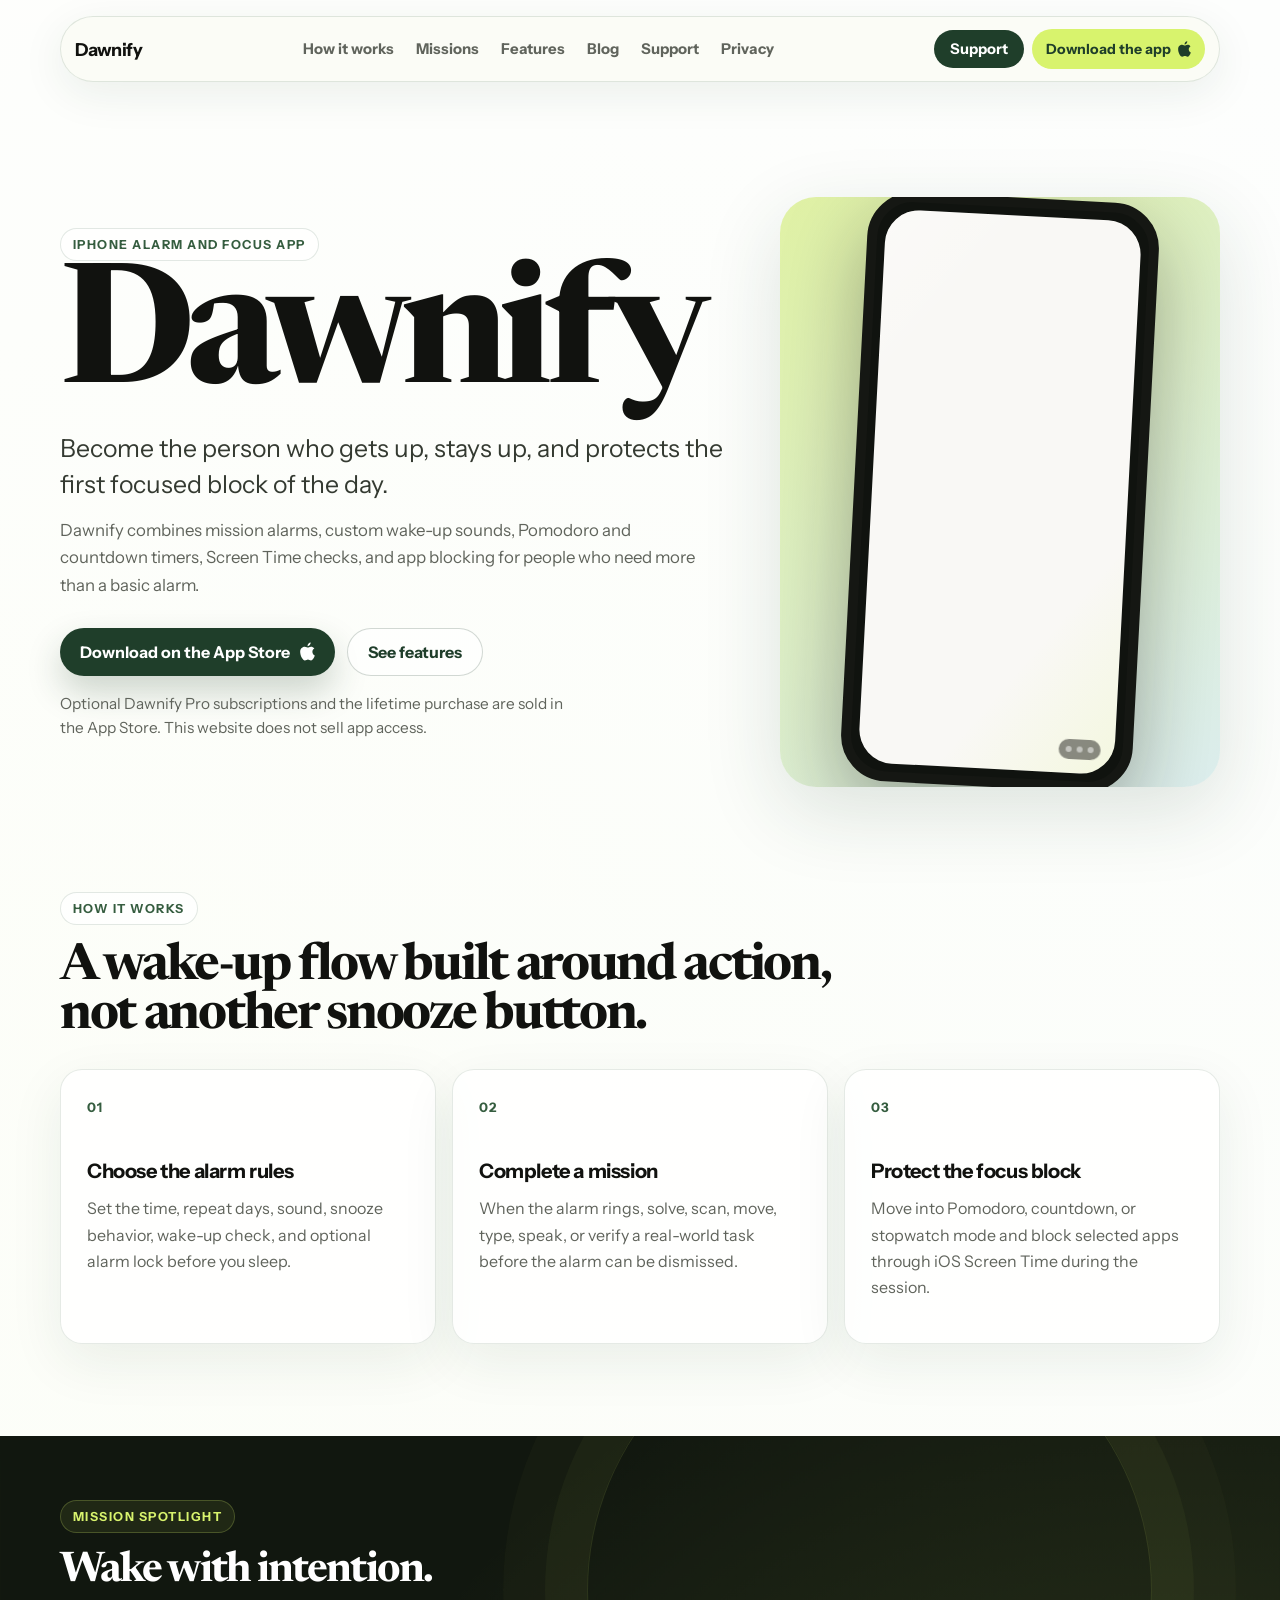
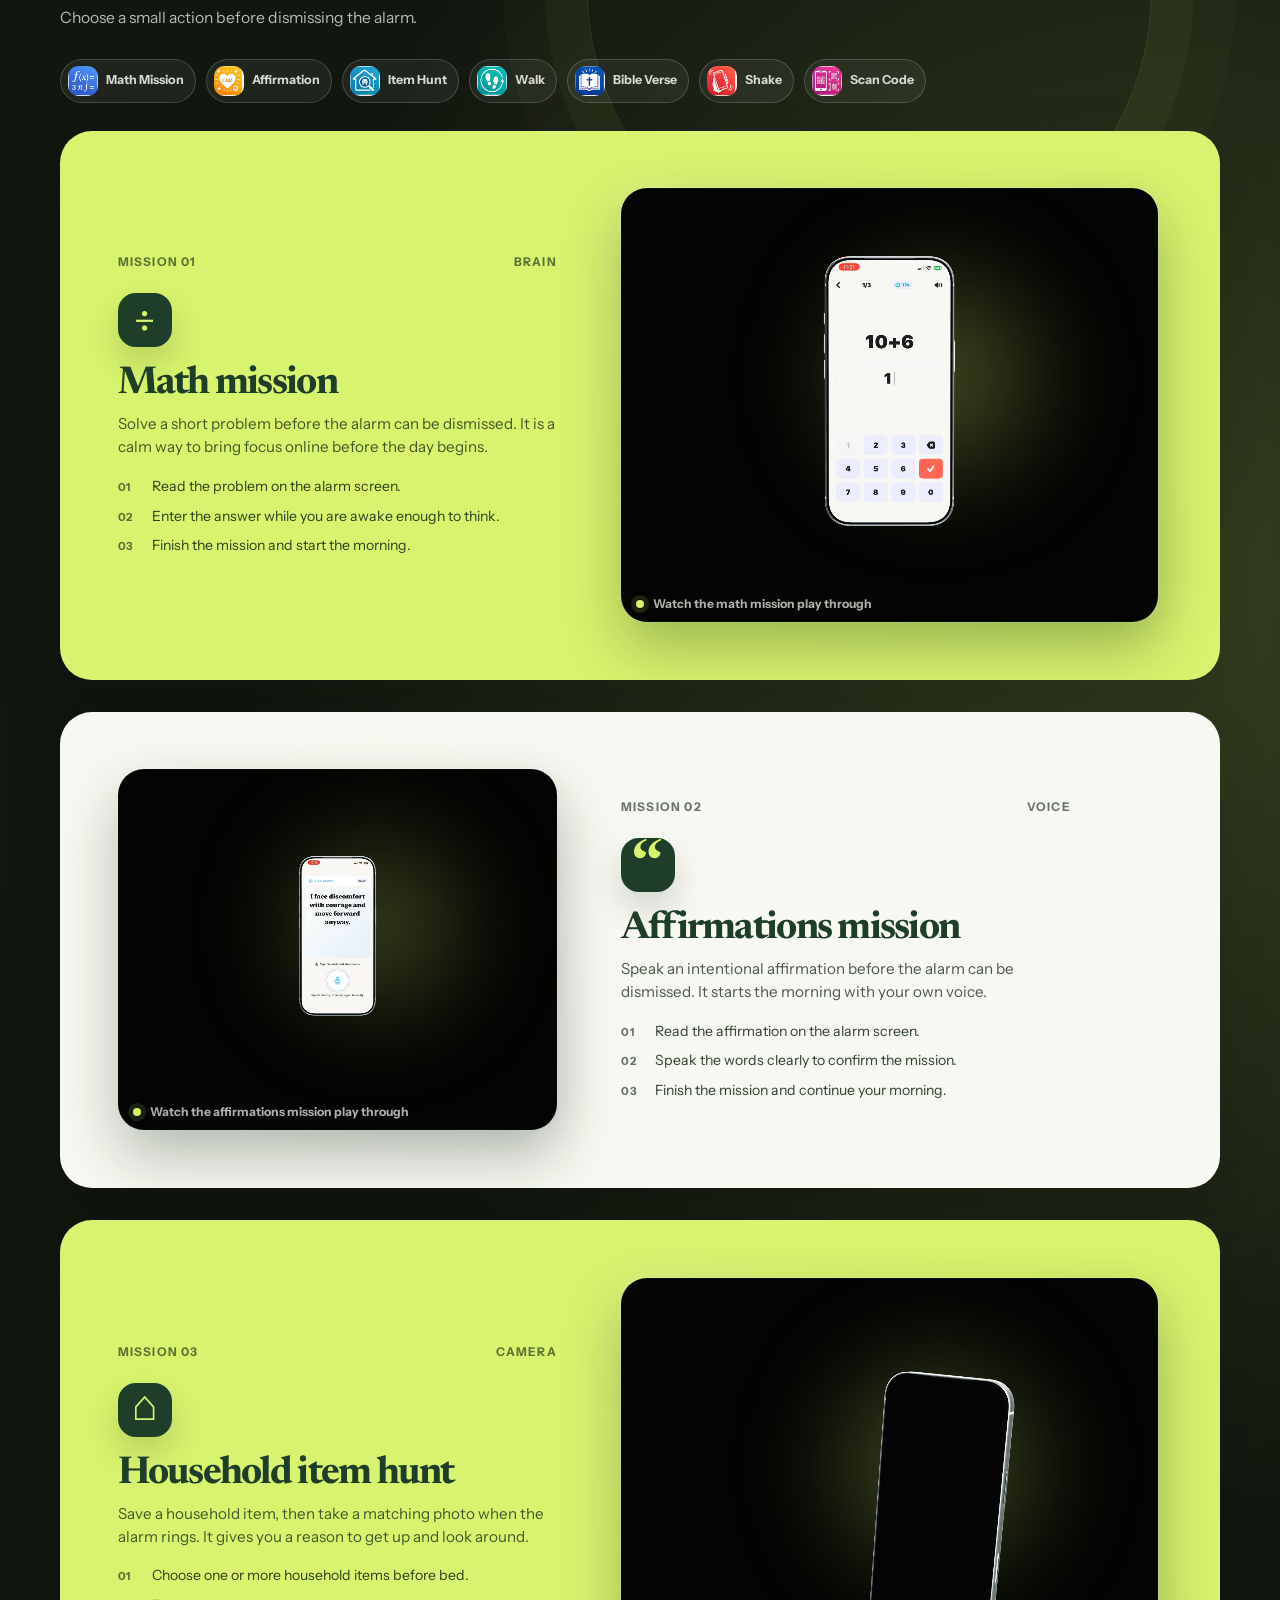
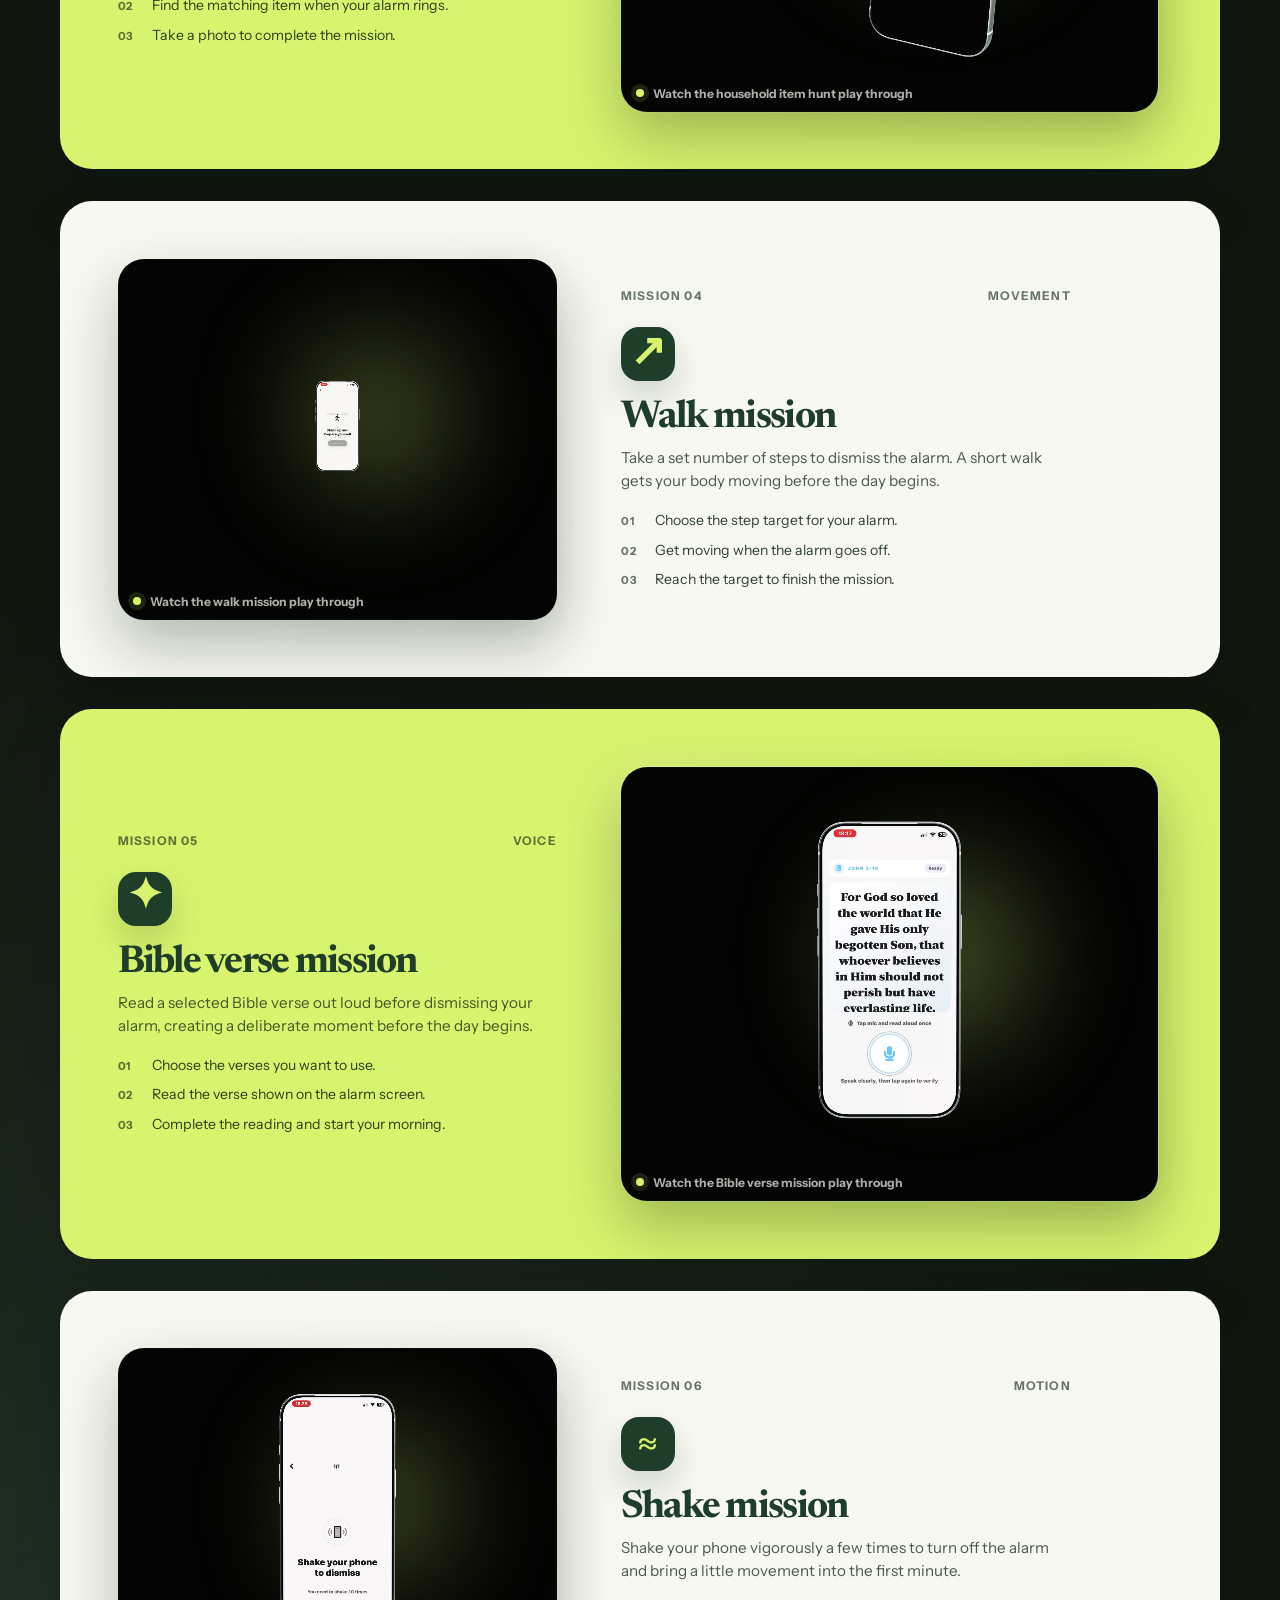
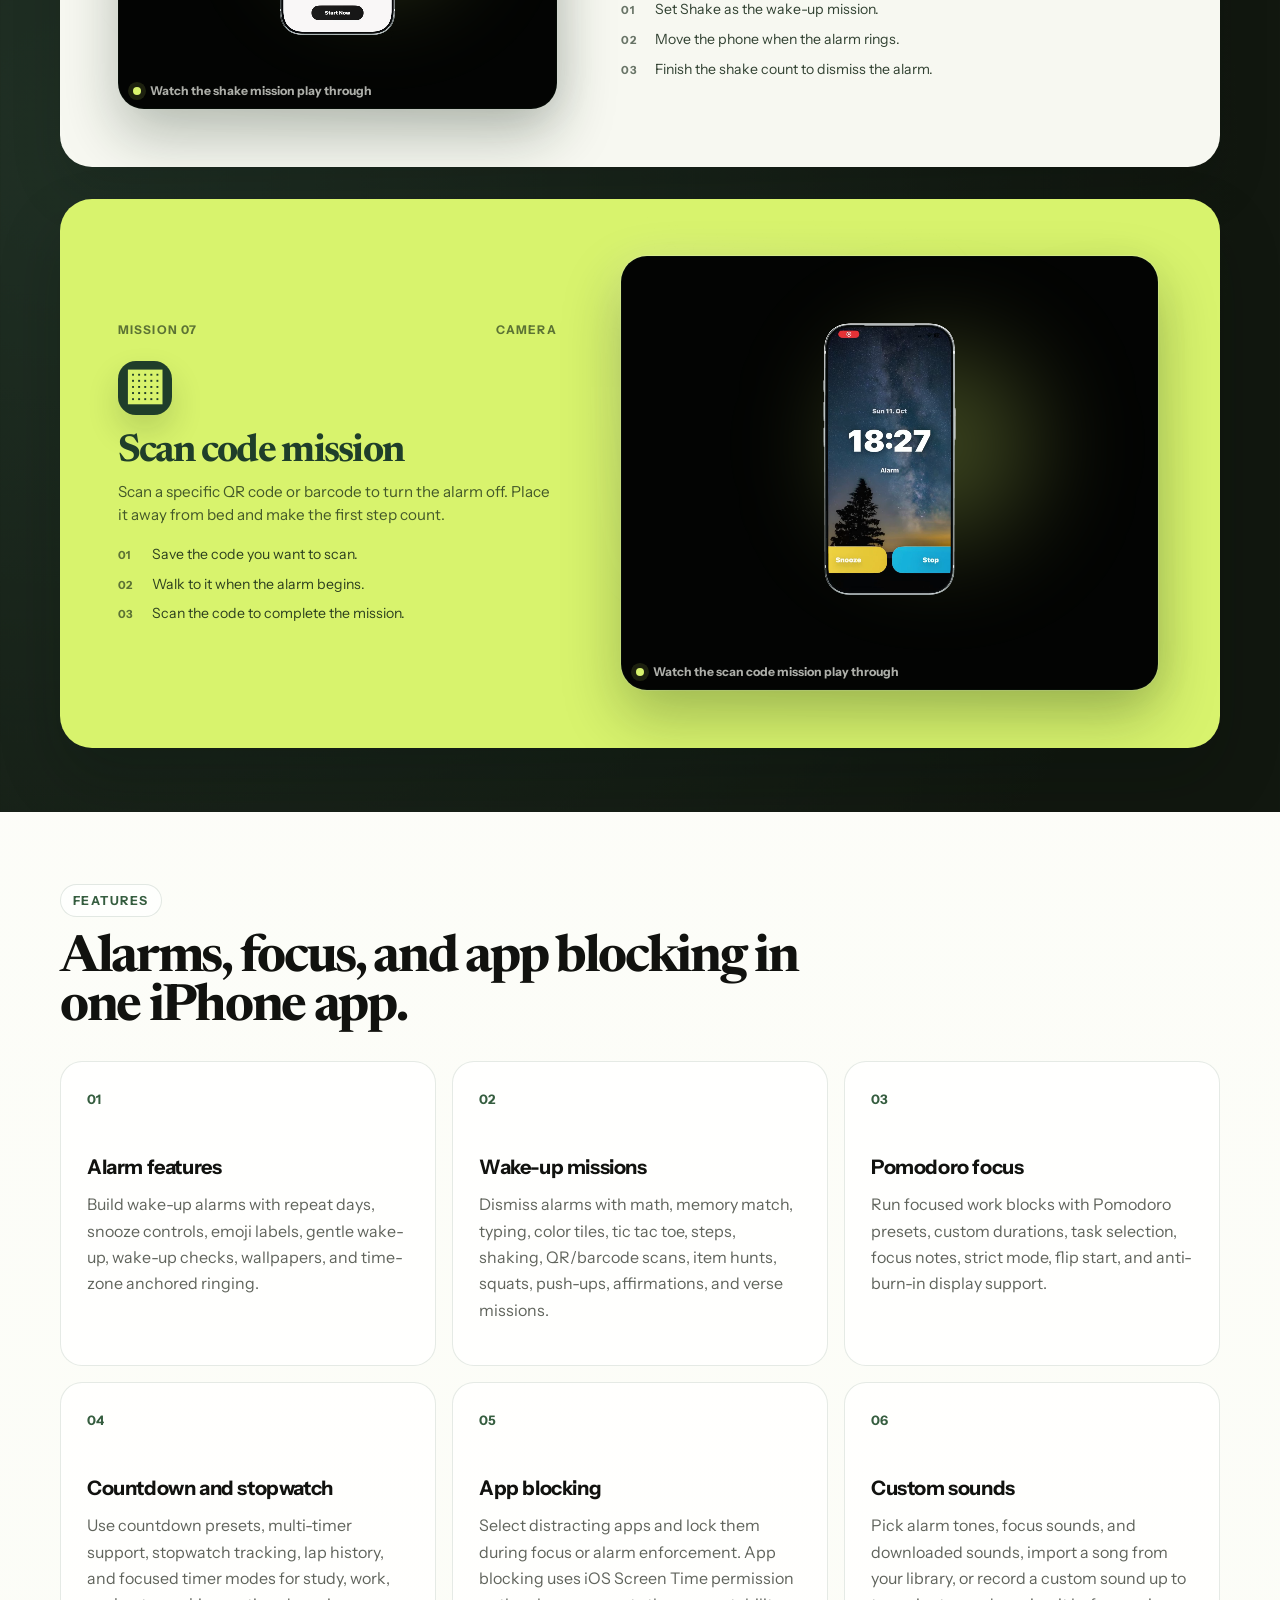
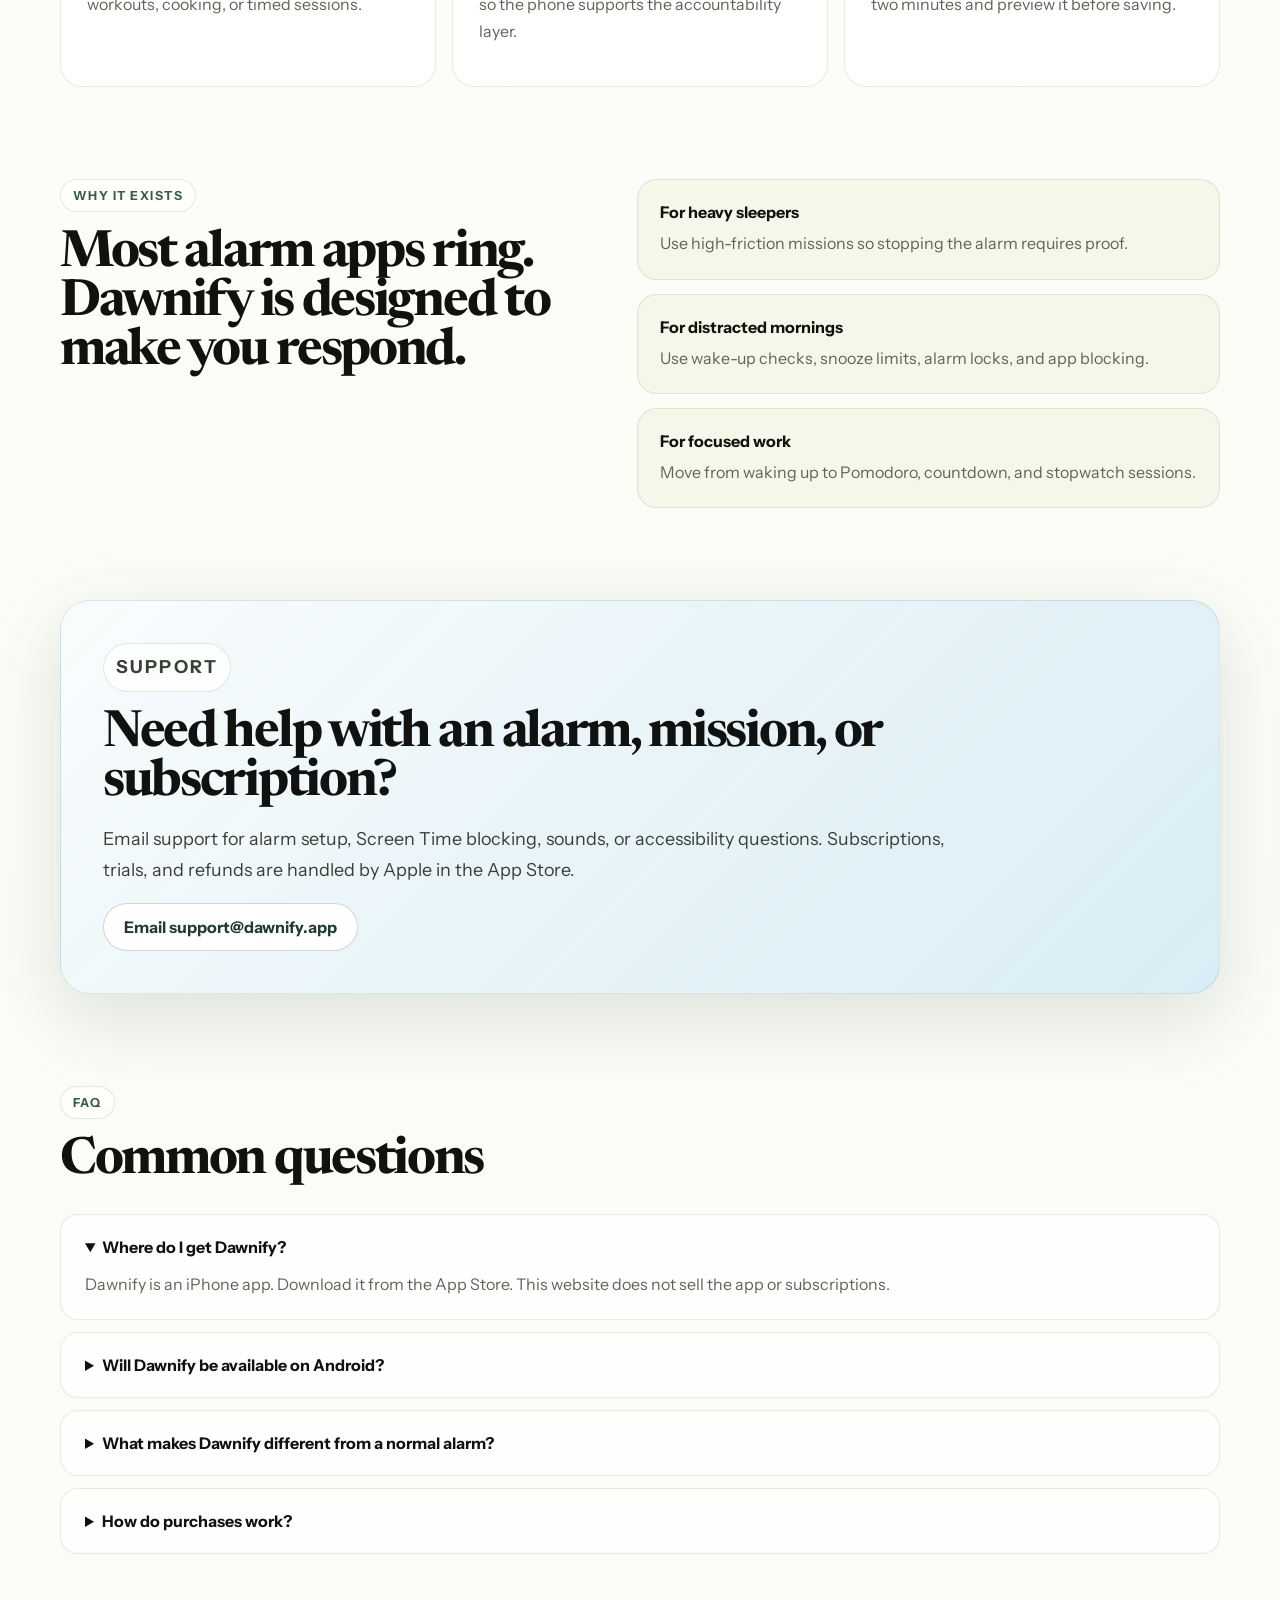
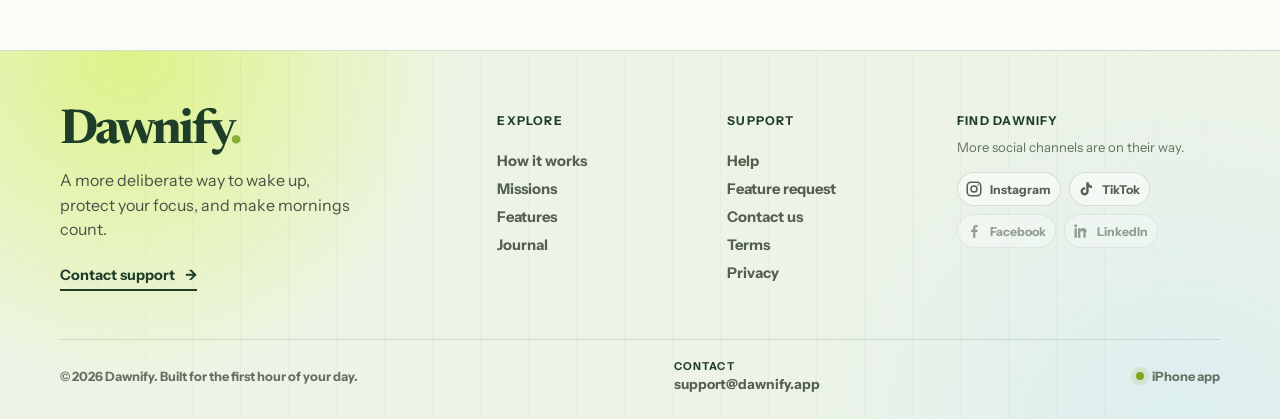
==== commit 2551793b: "Add five mission walkthroughs" ====
--- a/index.html
+++ b/index.html
@@ -159,28 +159,26 @@
               <img src="./assets/mission-affirmation.png" alt="" />
               <span>Affirmation</span>
             </a>
-            <span class="mission-nav-upcoming" aria-label="Object Hunt mission coming soon">
-              <img src="./assets/mission-object-hunt.png" alt="" />
-              <span>Object Hunt</span><small>Soon</small>
-            </span>
-            <span class="mission-nav-upcoming" aria-label="Push-ups mission coming soon">
-              <img src="./assets/mission-pushups.png" alt="" />
-              <span>Push-ups</span><small>Soon</small>
-            </span>
-            <span class="mission-nav-upcoming" aria-label="Sky Photo mission coming soon">
-              <span class="mission-nav-sky" aria-hidden="true">
-                <svg viewBox="0 0 24 24" fill="none" stroke="currentColor" stroke-width="1.8"><circle cx="12" cy="12" r="3.2"></circle><path d="M12 2.5v2.1M12 19.4v2.1M21.5 12h-2.1M4.6 12H2.5M18.7 5.3l-1.5 1.5M6.8 17.2l-1.5 1.5M18.7 18.7l-1.5-1.5M6.8 6.8 5.3 5.3"></path></svg>
-              </span>
-              <span>Sky Photo</span><small>Soon</small>
-            </span>
-            <span class="mission-nav-upcoming" aria-label="Bible Verse mission coming soon">
+            <a class="mission-nav-link" href="#mission-household-item-hunt">
+              <img src="./assets/mission-household-item-hunt.png" alt="" />
+              <span>Item Hunt</span>
+            </a>
+            <a class="mission-nav-link" href="#mission-walk">
+              <img src="./assets/mission-step.png" alt="" />
+              <span>Walk</span>
+            </a>
+            <a class="mission-nav-link" href="#mission-bible-verse">
               <img src="./assets/mission-bible-verse.png" alt="" />
-              <span>Bible Verse</span><small>Soon</small>
-            </span>
-            <span class="mission-nav-upcoming" aria-label="Make Your Bed mission coming soon">
-              <img src="./assets/mission-household-item-hunt.png" alt="" />
-              <span>Make Your Bed</span><small>Soon</small>
-            </span>
+              <span>Bible Verse</span>
+            </a>
+            <a class="mission-nav-link" href="#mission-shake">
+              <img src="./assets/mission-shake.png" alt="" />
+              <span>Shake</span>
+            </a>
+            <a class="mission-nav-link" href="#mission-scan-code">
+              <img src="./assets/mission-qr-barcode.png" alt="" />
+              <span>Scan Code</span>
+            </a>
           </div>
 
           <div class="mission-stack">
@@ -244,6 +242,166 @@
                     Your browser does not support this mission preview.
                   </video>
                   <figcaption><span class="mission-status-dot" aria-hidden="true"></span>Watch the affirmations mission play through</figcaption>
+                </figure>
+              </div>
+            </article>
+
+            <article id="mission-household-item-hunt" class="mission-showcase mission-showcase-household reveal" aria-labelledby="mission-household-item-hunt-title">
+              <div class="mission-showcase-grid">
+                <div class="mission-brief">
+                  <div class="mission-brief-topline">
+                    <span>Mission 03</span>
+                    <span>Camera</span>
+                  </div>
+                  <div class="mission-symbol" aria-hidden="true">⌂</div>
+                  <h3 id="mission-household-item-hunt-title">Household item hunt</h3>
+                  <p class="mission-summary">
+                    Save a household item, then take a matching photo when the
+                    alarm rings. It gives you a reason to get up and look around.
+                  </p>
+                  <ol class="mission-steps">
+                    <li><span>01</span>Choose one or more household items before bed.</li>
+                    <li><span>02</span>Find the matching item when your alarm rings.</li>
+                    <li><span>03</span>Take a photo to complete the mission.</li>
+                  </ol>
+                </div>
+
+                <figure class="mission-video-panel">
+                  <div class="mission-video-glow" aria-hidden="true"></div>
+                  <video class="mission-video" autoplay muted loop playsinline preload="metadata" poster="./assets/household-item-hunt-mission-poster.jpg" aria-label="Dawnify household item hunt mission in action">
+                    <source src="./assets/household-item-hunt-mission.webm" type="video/webm; codecs=vp9" />
+                    <source src="./assets/household-item-hunt-mission.mp4" type="video/mp4" />
+                    Your browser does not support this mission preview.
+                  </video>
+                  <figcaption><span class="mission-status-dot" aria-hidden="true"></span>Watch the household item hunt play through</figcaption>
+                </figure>
+              </div>
+            </article>
+
+            <article id="mission-walk" class="mission-showcase mission-showcase-walk reveal" aria-labelledby="mission-walk-title">
+              <div class="mission-showcase-grid">
+                <div class="mission-brief">
+                  <div class="mission-brief-topline">
+                    <span>Mission 04</span>
+                    <span>Movement</span>
+                  </div>
+                  <div class="mission-symbol" aria-hidden="true">↗</div>
+                  <h3 id="mission-walk-title">Walk mission</h3>
+                  <p class="mission-summary">
+                    Take a set number of steps to dismiss the alarm. A short
+                    walk gets your body moving before the day begins.
+                  </p>
+                  <ol class="mission-steps">
+                    <li><span>01</span>Choose the step target for your alarm.</li>
+                    <li><span>02</span>Get moving when the alarm goes off.</li>
+                    <li><span>03</span>Reach the target to finish the mission.</li>
+                  </ol>
+                </div>
+
+                <figure class="mission-video-panel">
+                  <div class="mission-video-glow" aria-hidden="true"></div>
+                  <video class="mission-video" autoplay muted loop playsinline preload="metadata" poster="./assets/walk-mission-poster.jpg" aria-label="Dawnify walk mission in action">
+                    <source src="./assets/walk-mission.webm" type="video/webm; codecs=vp9" />
+                    <source src="./assets/walk-mission.mp4" type="video/mp4" />
+                    Your browser does not support this mission preview.
+                  </video>
+                  <figcaption><span class="mission-status-dot" aria-hidden="true"></span>Watch the walk mission play through</figcaption>
+                </figure>
+              </div>
+            </article>
+
+            <article id="mission-bible-verse" class="mission-showcase mission-showcase-bible reveal" aria-labelledby="mission-bible-verse-title">
+              <div class="mission-showcase-grid">
+                <div class="mission-brief">
+                  <div class="mission-brief-topline">
+                    <span>Mission 05</span>
+                    <span>Voice</span>
+                  </div>
+                  <div class="mission-symbol" aria-hidden="true">✦</div>
+                  <h3 id="mission-bible-verse-title">Bible verse mission</h3>
+                  <p class="mission-summary">
+                    Read a selected Bible verse out loud before dismissing your
+                    alarm, creating a deliberate moment before the day begins.
+                  </p>
+                  <ol class="mission-steps">
+                    <li><span>01</span>Choose the verses you want to use.</li>
+                    <li><span>02</span>Read the verse shown on the alarm screen.</li>
+                    <li><span>03</span>Complete the reading and start your morning.</li>
+                  </ol>
+                </div>
+
+                <figure class="mission-video-panel">
+                  <div class="mission-video-glow" aria-hidden="true"></div>
+                  <video class="mission-video" autoplay muted loop playsinline preload="metadata" poster="./assets/bible-verse-mission-poster.jpg" aria-label="Dawnify Bible verse mission in action">
+                    <source src="./assets/bible-verse-mission.webm" type="video/webm; codecs=vp9" />
+                    <source src="./assets/bible-verse-mission.mp4" type="video/mp4" />
+                    Your browser does not support this mission preview.
+                  </video>
+                  <figcaption><span class="mission-status-dot" aria-hidden="true"></span>Watch the Bible verse mission play through</figcaption>
+                </figure>
+              </div>
+            </article>
+
+            <article id="mission-shake" class="mission-showcase mission-showcase-shake reveal" aria-labelledby="mission-shake-title">
+              <div class="mission-showcase-grid">
+                <div class="mission-brief">
+                  <div class="mission-brief-topline">
+                    <span>Mission 06</span>
+                    <span>Motion</span>
+                  </div>
+                  <div class="mission-symbol" aria-hidden="true">≈</div>
+                  <h3 id="mission-shake-title">Shake mission</h3>
+                  <p class="mission-summary">
+                    Shake your phone vigorously a few times to turn off the
+                    alarm and bring a little movement into the first minute.
+                  </p>
+                  <ol class="mission-steps">
+                    <li><span>01</span>Set Shake as the wake-up mission.</li>
+                    <li><span>02</span>Move the phone when the alarm rings.</li>
+                    <li><span>03</span>Finish the shake count to dismiss the alarm.</li>
+                  </ol>
+                </div>
+
+                <figure class="mission-video-panel">
+                  <div class="mission-video-glow" aria-hidden="true"></div>
+                  <video class="mission-video" autoplay muted loop playsinline preload="metadata" poster="./assets/shake-mission-poster.jpg" aria-label="Dawnify shake mission in action">
+                    <source src="./assets/shake-mission.webm" type="video/webm; codecs=vp9" />
+                    <source src="./assets/shake-mission.mp4" type="video/mp4" />
+                    Your browser does not support this mission preview.
+                  </video>
+                  <figcaption><span class="mission-status-dot" aria-hidden="true"></span>Watch the shake mission play through</figcaption>
+                </figure>
+              </div>
+            </article>
+
+            <article id="mission-scan-code" class="mission-showcase mission-showcase-scan reveal" aria-labelledby="mission-scan-code-title">
+              <div class="mission-showcase-grid">
+                <div class="mission-brief">
+                  <div class="mission-brief-topline">
+                    <span>Mission 07</span>
+                    <span>Camera</span>
+                  </div>
+                  <div class="mission-symbol" aria-hidden="true">▦</div>
+                  <h3 id="mission-scan-code-title">Scan code mission</h3>
+                  <p class="mission-summary">
+                    Scan a specific QR code or barcode to turn the alarm off.
+                    Place it away from bed and make the first step count.
+                  </p>
+                  <ol class="mission-steps">
+                    <li><span>01</span>Save the code you want to scan.</li>
+                    <li><span>02</span>Walk to it when the alarm begins.</li>
+                    <li><span>03</span>Scan the code to complete the mission.</li>
+                  </ol>
+                </div>
+
+                <figure class="mission-video-panel">
+                  <div class="mission-video-glow" aria-hidden="true"></div>
+                  <video class="mission-video" autoplay muted loop playsinline preload="metadata" poster="./assets/scan-code-mission-poster.jpg" aria-label="Dawnify scan code mission in action">
+                    <source src="./assets/scan-code-mission.webm" type="video/webm; codecs=vp9" />
+                    <source src="./assets/scan-code-mission.mp4" type="video/mp4" />
+                    Your browser does not support this mission preview.
+                  </video>
+                  <figcaption><span class="mission-status-dot" aria-hidden="true"></span>Watch the scan code mission play through</figcaption>
                 </figure>
               </div>
             </article>
--- a/styles.css
+++ b/styles.css
@@ -637,12 +637,17 @@
   scroll-margin-top: 112px;
 }
 
-.mission-showcase-math {
+.mission-showcase-math,
+.mission-showcase-household,
+.mission-showcase-bible,
+.mission-showcase-scan {
   background: var(--lime);
   box-shadow: 0 30px 64px rgba(6, 17, 8, 0.2);
 }
 
-.mission-showcase-affirmations {
+.mission-showcase-affirmations,
+.mission-showcase-walk,
+.mission-showcase-shake {
   background: #f7f8f1;
   box-shadow: 0 24px 52px rgba(0, 0, 0, 0.14);
 }
@@ -798,7 +803,9 @@
   box-shadow: 0 0 0 5px rgba(216, 243, 109, 0.12);
 }
 
-.mission-showcase-affirmations .mission-video-panel {
+.mission-showcase-affirmations .mission-video-panel,
+.mission-showcase-walk .mission-video-panel,
+.mission-showcase-shake .mission-video-panel {
   order: -1;
 }
 
@@ -1518,7 +1525,9 @@
     max-width: none;
   }
 
-  .mission-showcase-affirmations .mission-video-panel {
+  .mission-showcase-affirmations .mission-video-panel,
+  .mission-showcase-walk .mission-video-panel,
+  .mission-showcase-shake .mission-video-panel {
     order: initial;
   }
 
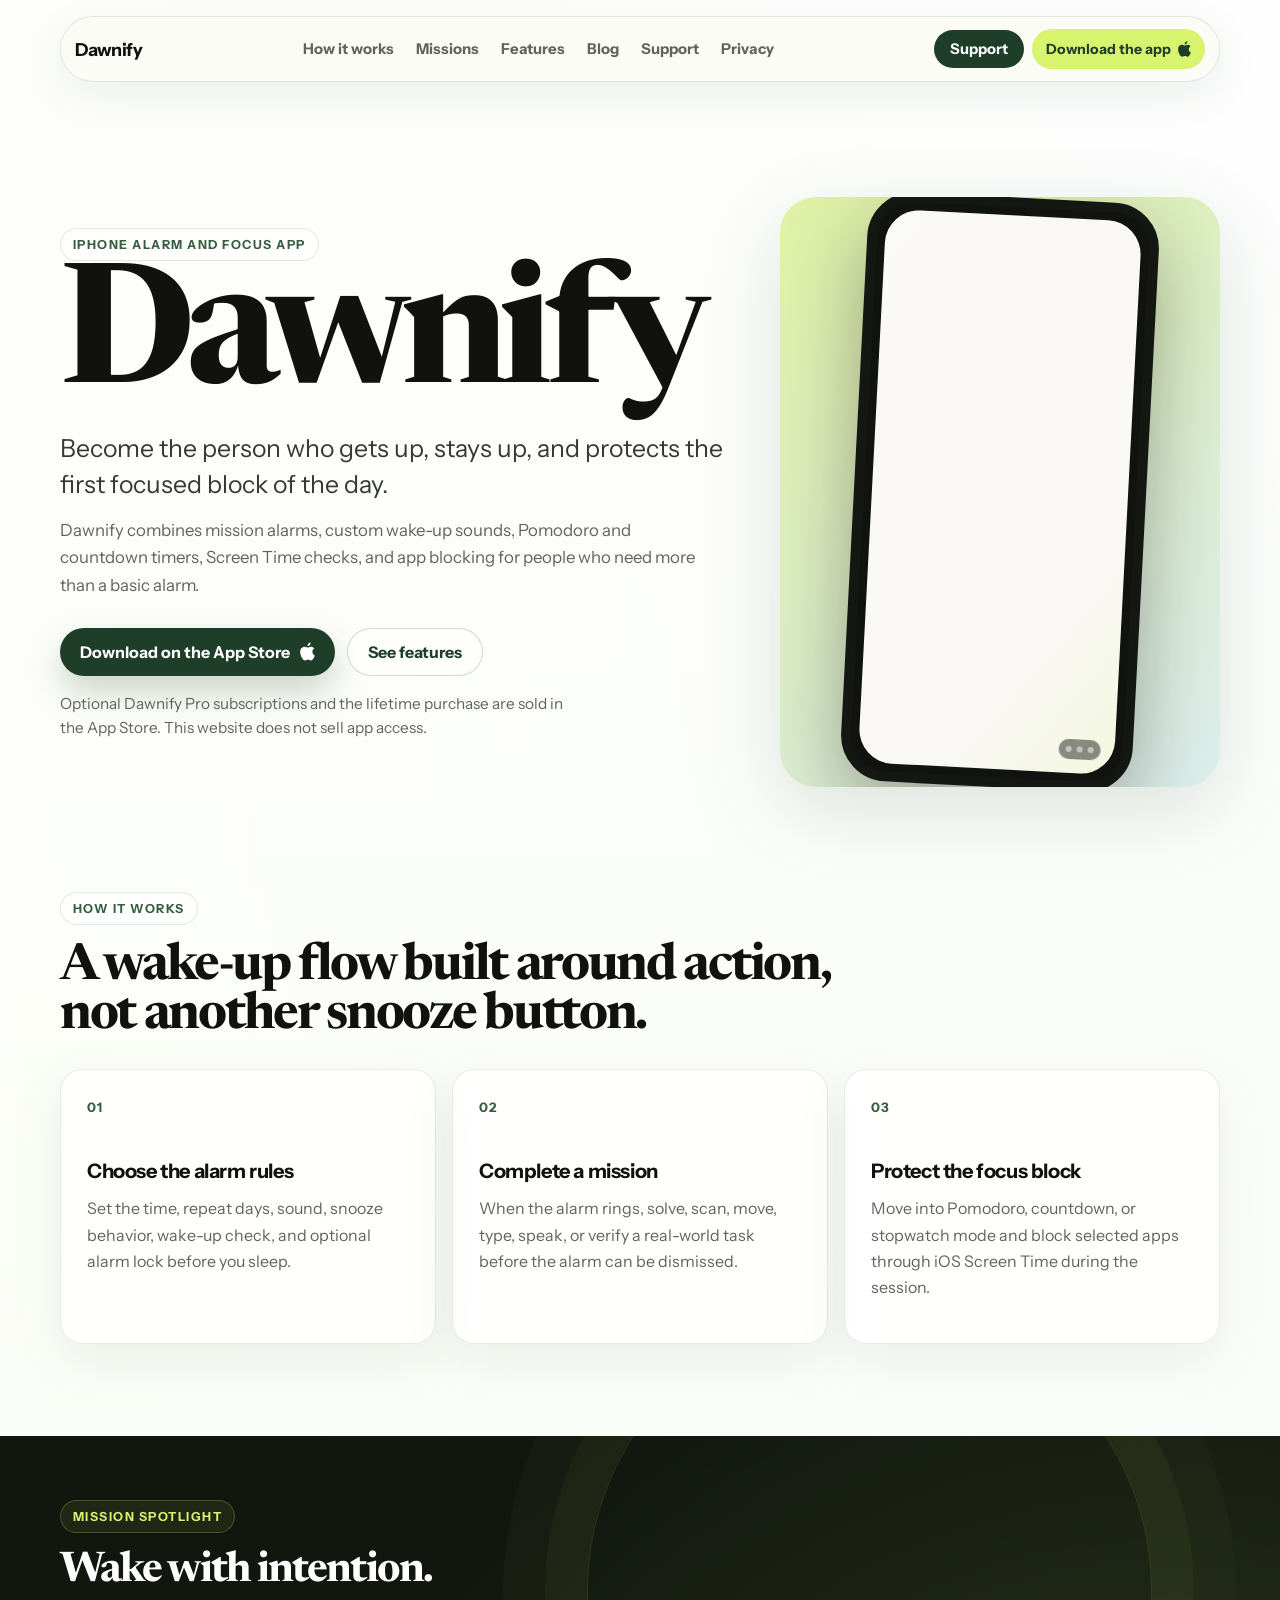
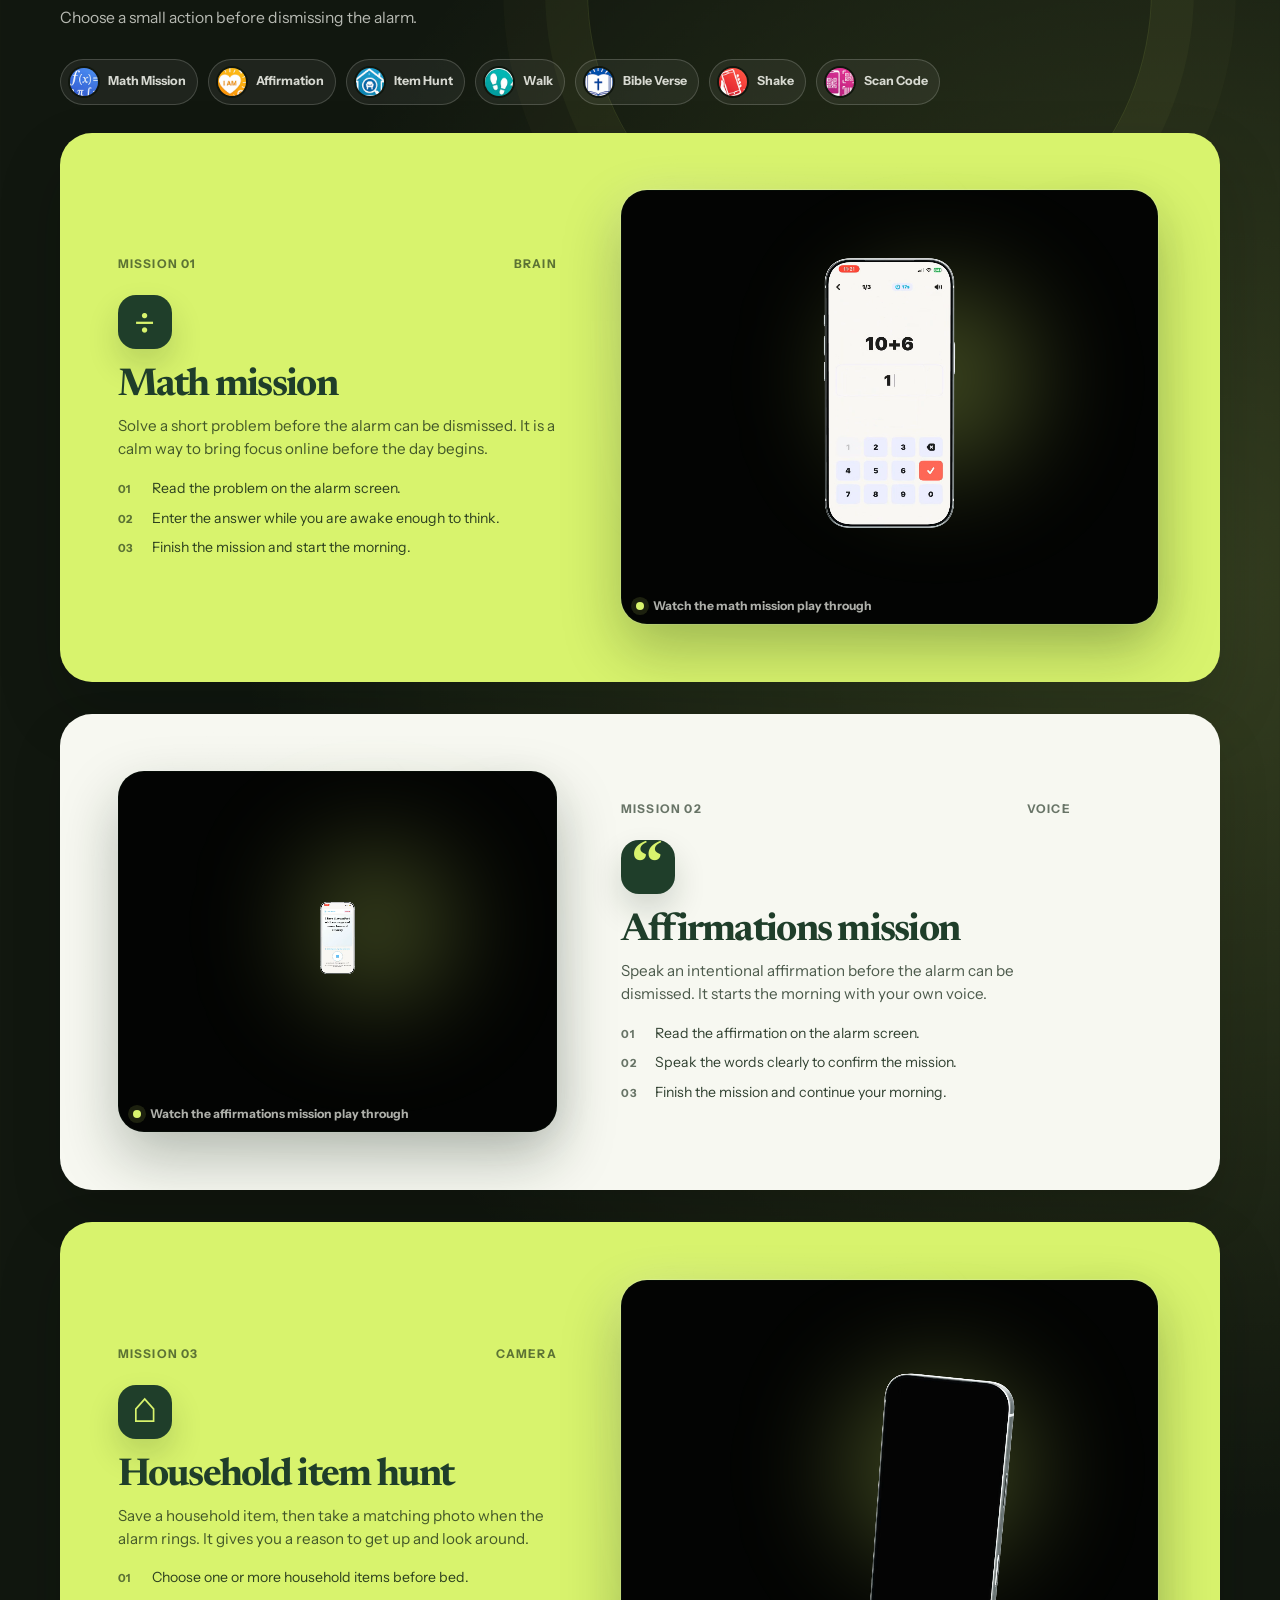
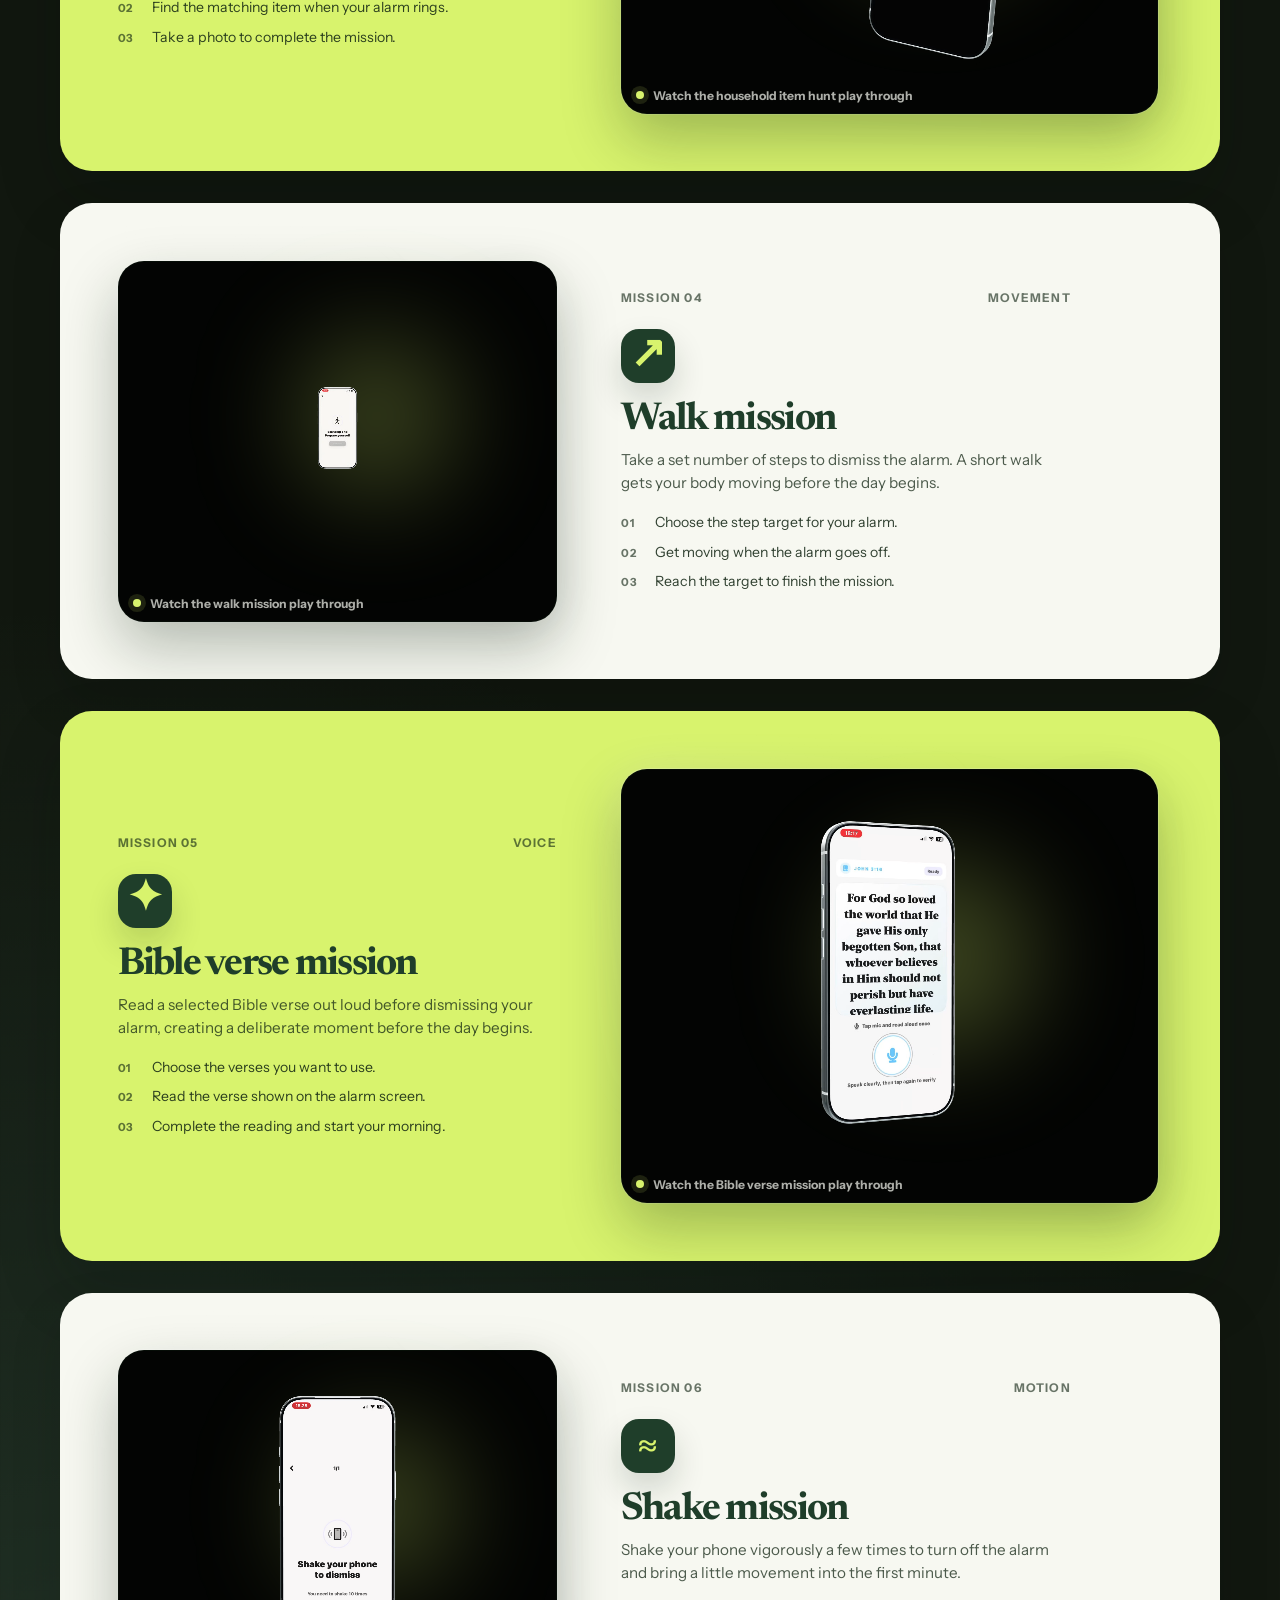
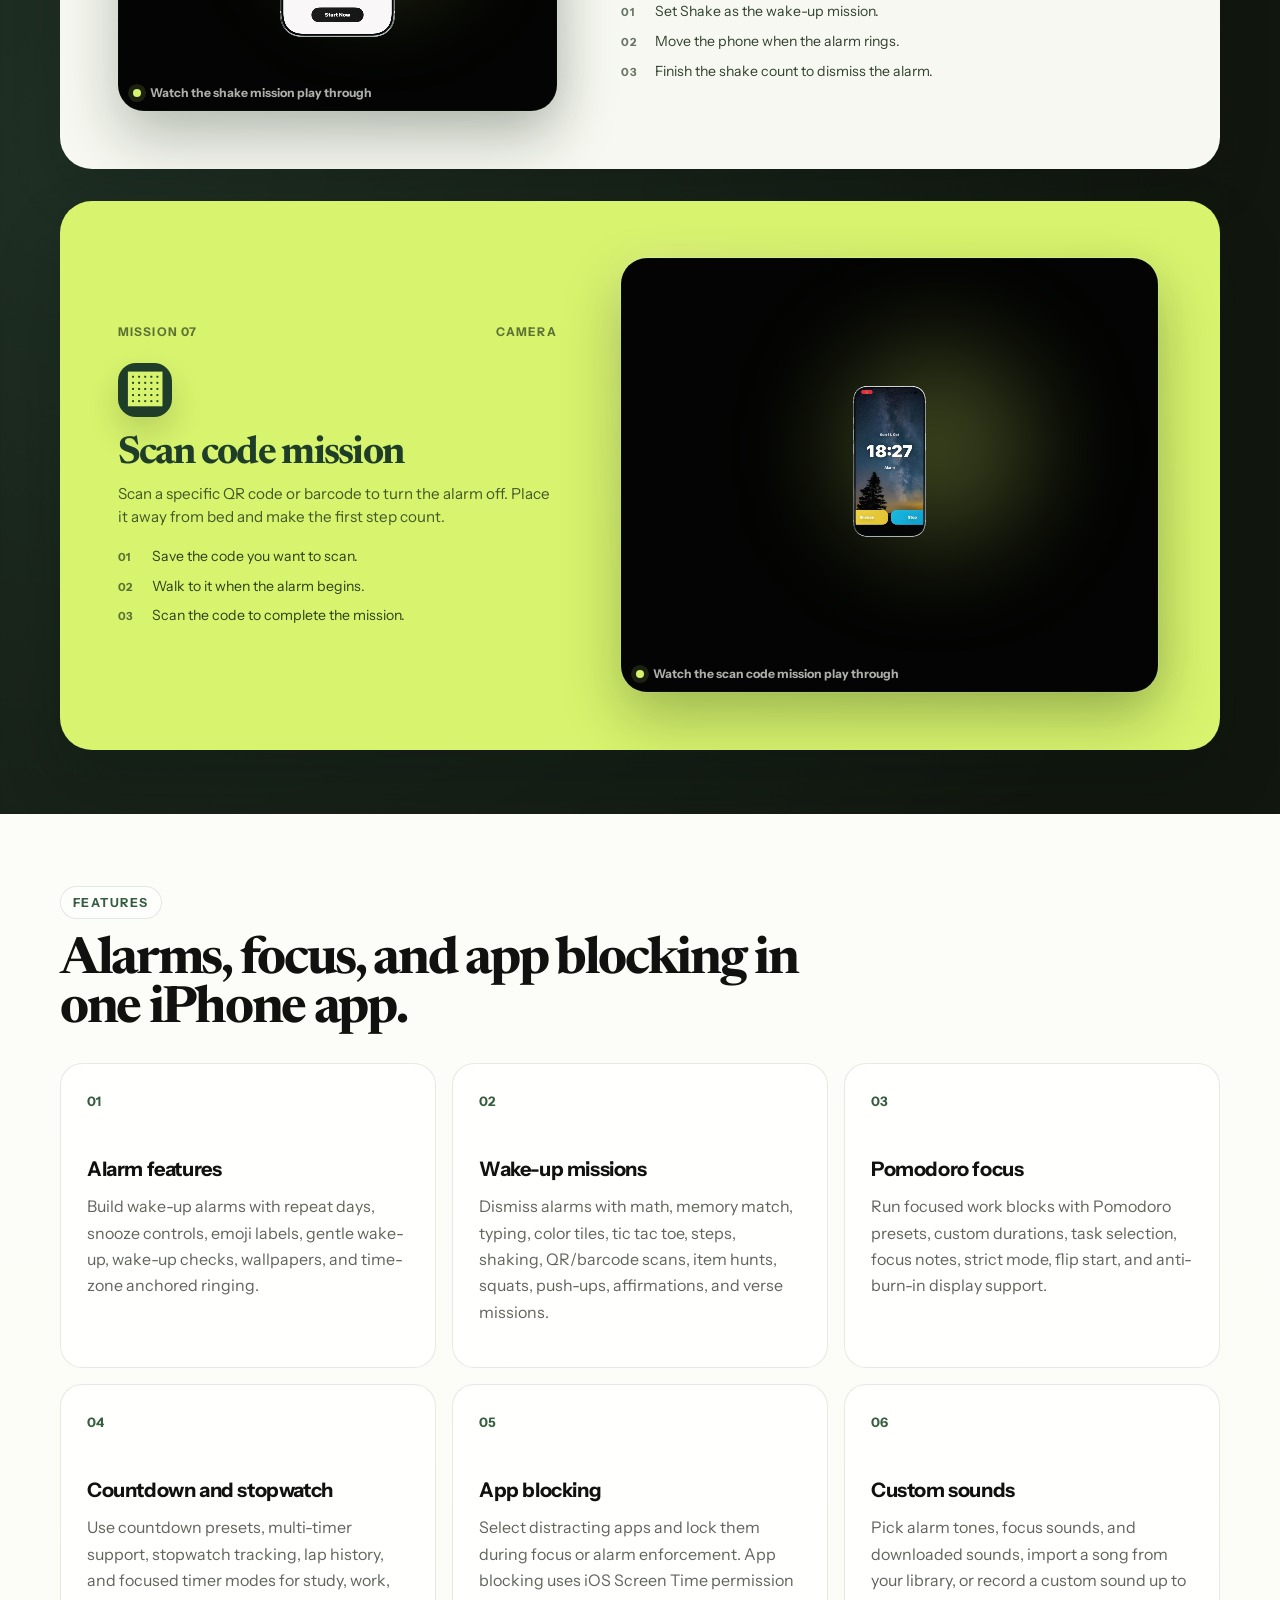
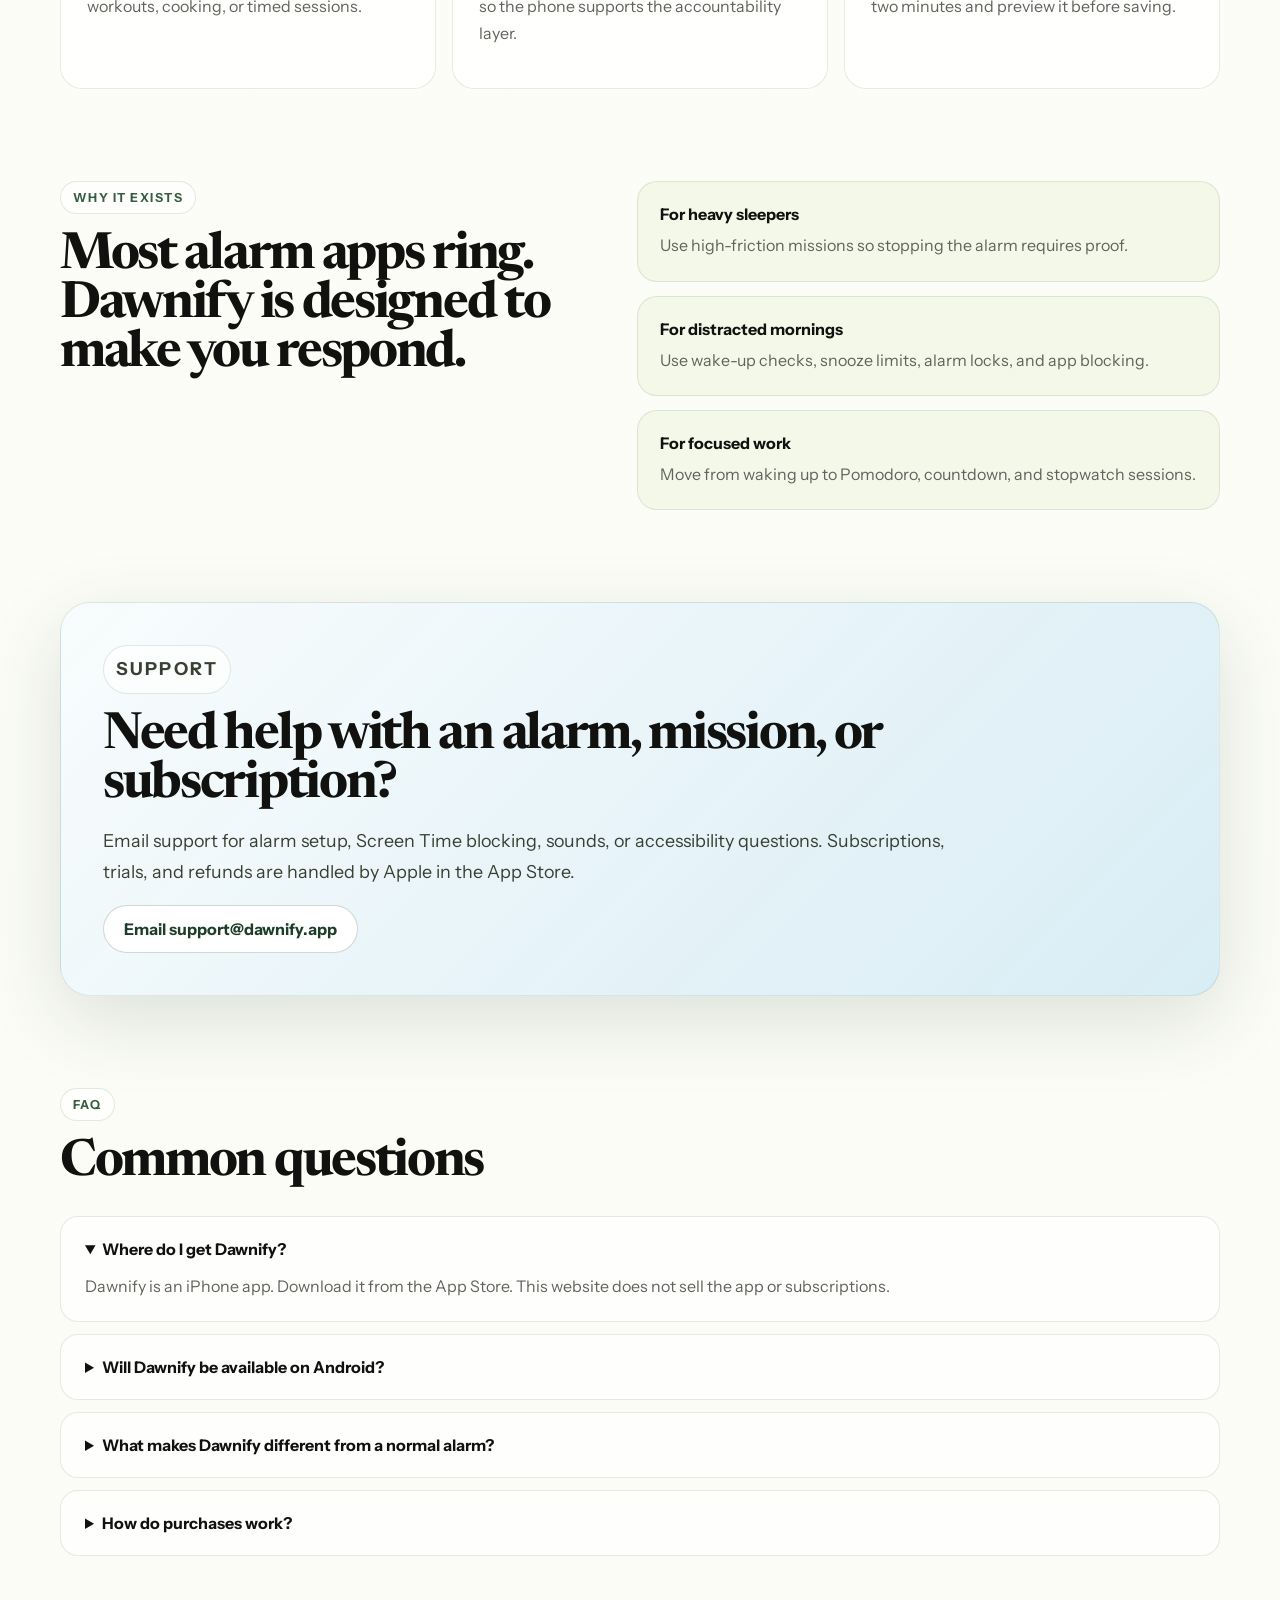
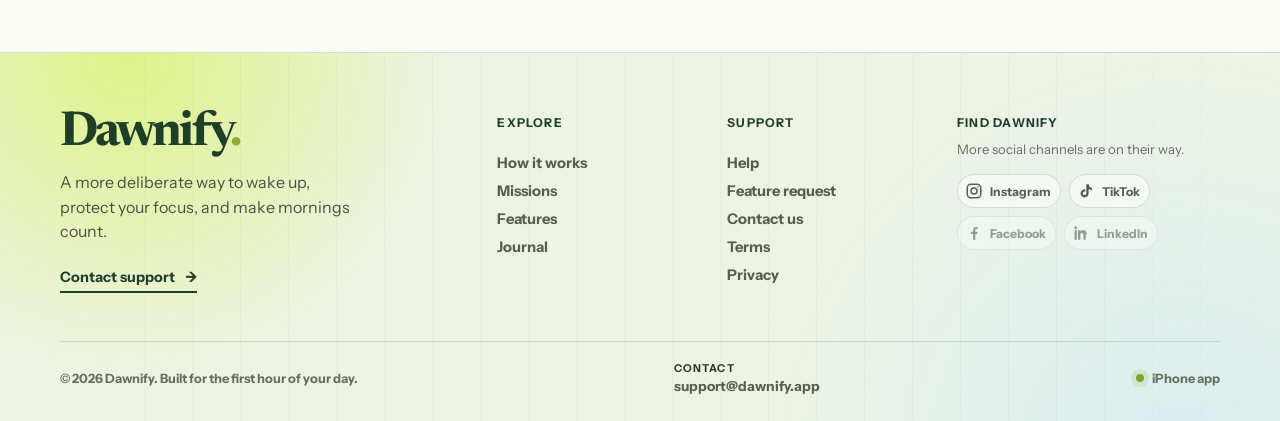
==== commit 01c4d80b: "Refine mission navigator icons" ====
--- a/index.html
+++ b/index.html
@@ -152,31 +152,31 @@
 
           <div class="mission-navigator reveal" aria-label="Dawnify mission navigator">
             <a class="mission-nav-link" href="#mission-math">
-              <img src="./assets/mission-math.png" alt="" />
+              <span class="mission-nav-icon"><img src="./assets/mission-math.png" alt="" /></span>
               <span>Math Mission</span>
             </a>
             <a class="mission-nav-link" href="#mission-affirmations">
-              <img src="./assets/mission-affirmation.png" alt="" />
+              <span class="mission-nav-icon"><img src="./assets/mission-affirmation.png" alt="" /></span>
               <span>Affirmation</span>
             </a>
             <a class="mission-nav-link" href="#mission-household-item-hunt">
-              <img src="./assets/mission-household-item-hunt.png" alt="" />
+              <span class="mission-nav-icon"><img src="./assets/mission-household-item-hunt.png" alt="" /></span>
               <span>Item Hunt</span>
             </a>
             <a class="mission-nav-link" href="#mission-walk">
-              <img src="./assets/mission-step.png" alt="" />
+              <span class="mission-nav-icon"><img src="./assets/mission-step.png" alt="" /></span>
               <span>Walk</span>
             </a>
             <a class="mission-nav-link" href="#mission-bible-verse">
-              <img src="./assets/mission-bible-verse.png" alt="" />
+              <span class="mission-nav-icon"><img src="./assets/mission-bible-verse.png" alt="" /></span>
               <span>Bible Verse</span>
             </a>
             <a class="mission-nav-link" href="#mission-shake">
-              <img src="./assets/mission-shake.png" alt="" />
+              <span class="mission-nav-icon"><img src="./assets/mission-shake.png" alt="" /></span>
               <span>Shake</span>
             </a>
             <a class="mission-nav-link" href="#mission-scan-code">
-              <img src="./assets/mission-qr-barcode.png" alt="" />
+              <span class="mission-nav-icon"><img src="./assets/mission-qr-barcode.png" alt="" /></span>
               <span>Scan Code</span>
             </a>
           </div>
--- a/styles.css
+++ b/styles.css
@@ -588,26 +588,24 @@
   transform: translateY(-2px);
 }
 
-.mission-nav-link img,
-.mission-nav-upcoming img,
-.mission-nav-sky {
-  display: grid;
-  width: 30px;
-  height: 30px;
-  flex: 0 0 30px;
+.mission-nav-icon {
+  display: grid;
+  width: 32px;
+  height: 32px;
+  flex: 0 0 32px;
   place-items: center;
-  border-radius: 10px;
+  overflow: hidden;
+  border: 2px solid #11170f;
+  border-radius: 50%;
+  background: #11170f;
+}
+
+.mission-nav-icon img {
+  display: block;
+  width: 120%;
+  height: 120%;
+  max-width: none;
   object-fit: cover;
-}
-
-.mission-nav-sky {
-  color: var(--green-deep);
-  background: linear-gradient(145deg, #c5efff, #68bcdf);
-}
-
-.mission-nav-sky svg {
-  width: 18px;
-  height: 18px;
 }
 
 .mission-nav-upcoming {
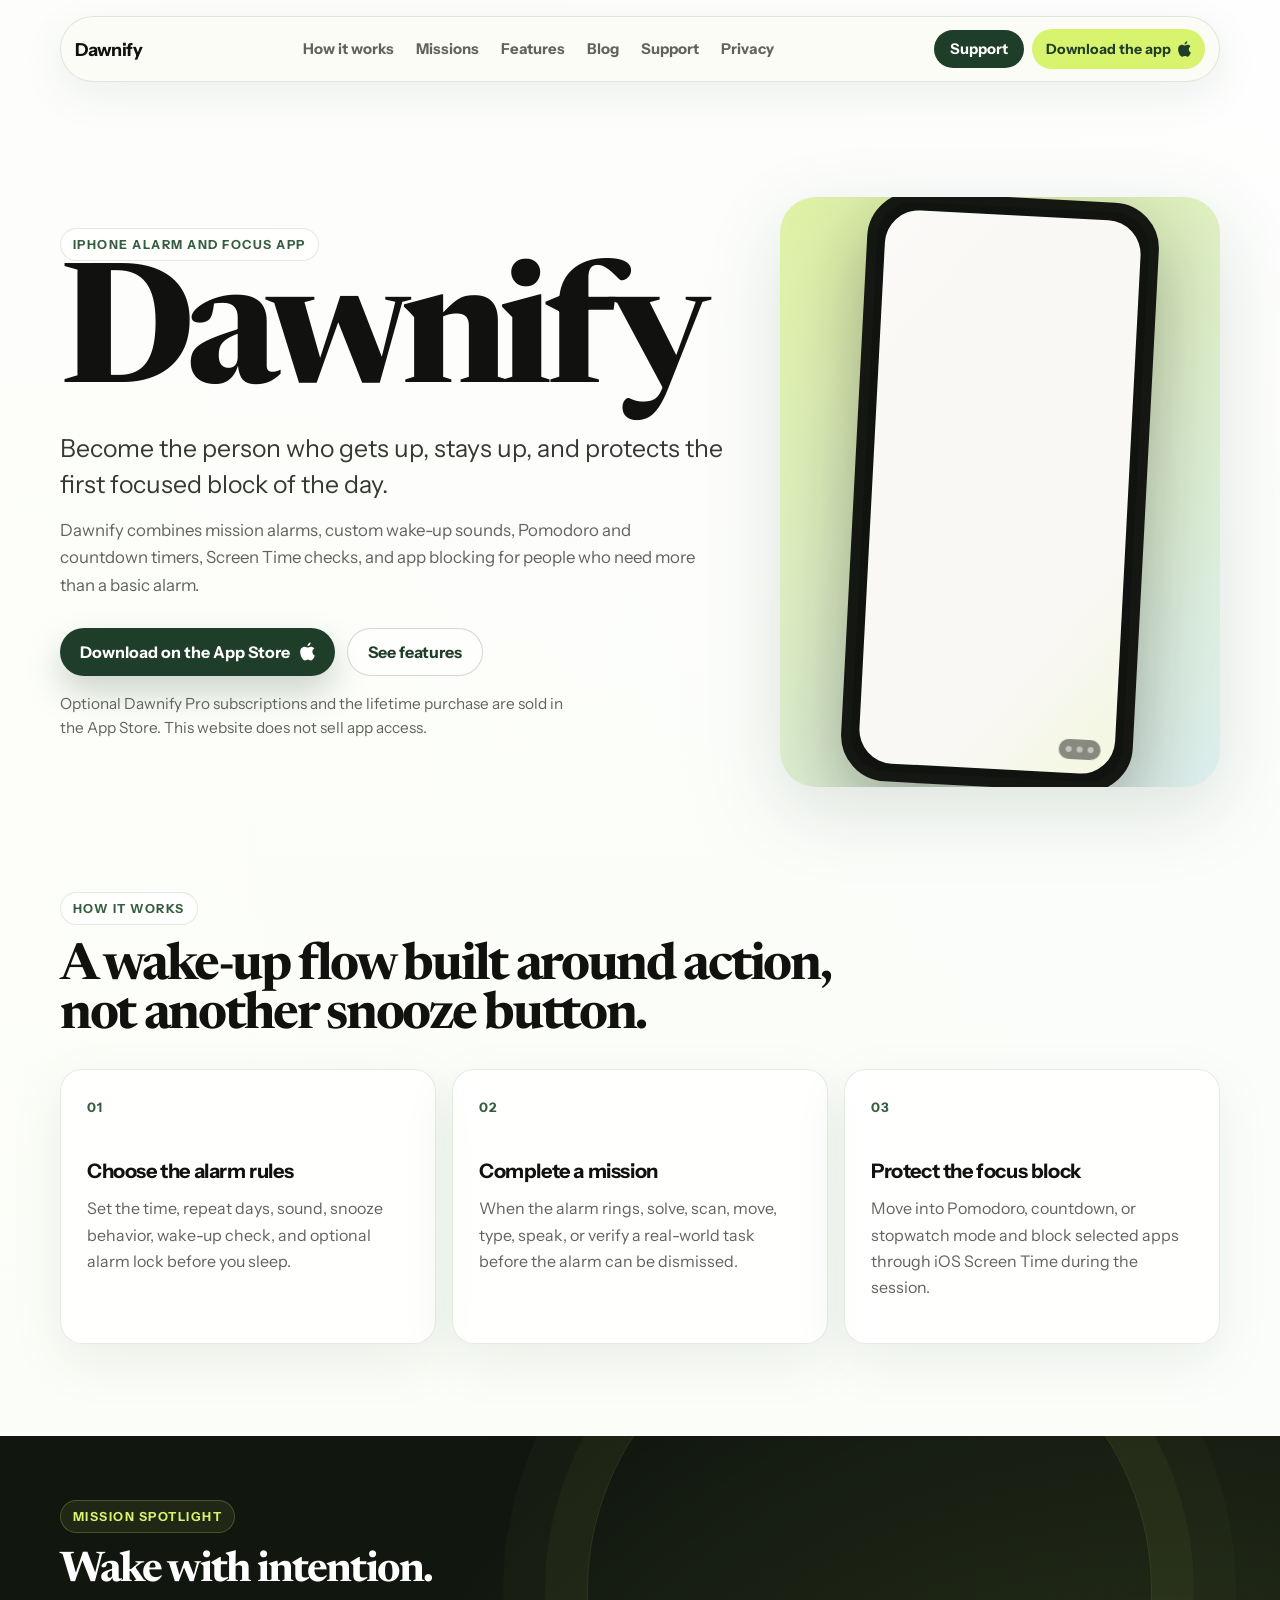
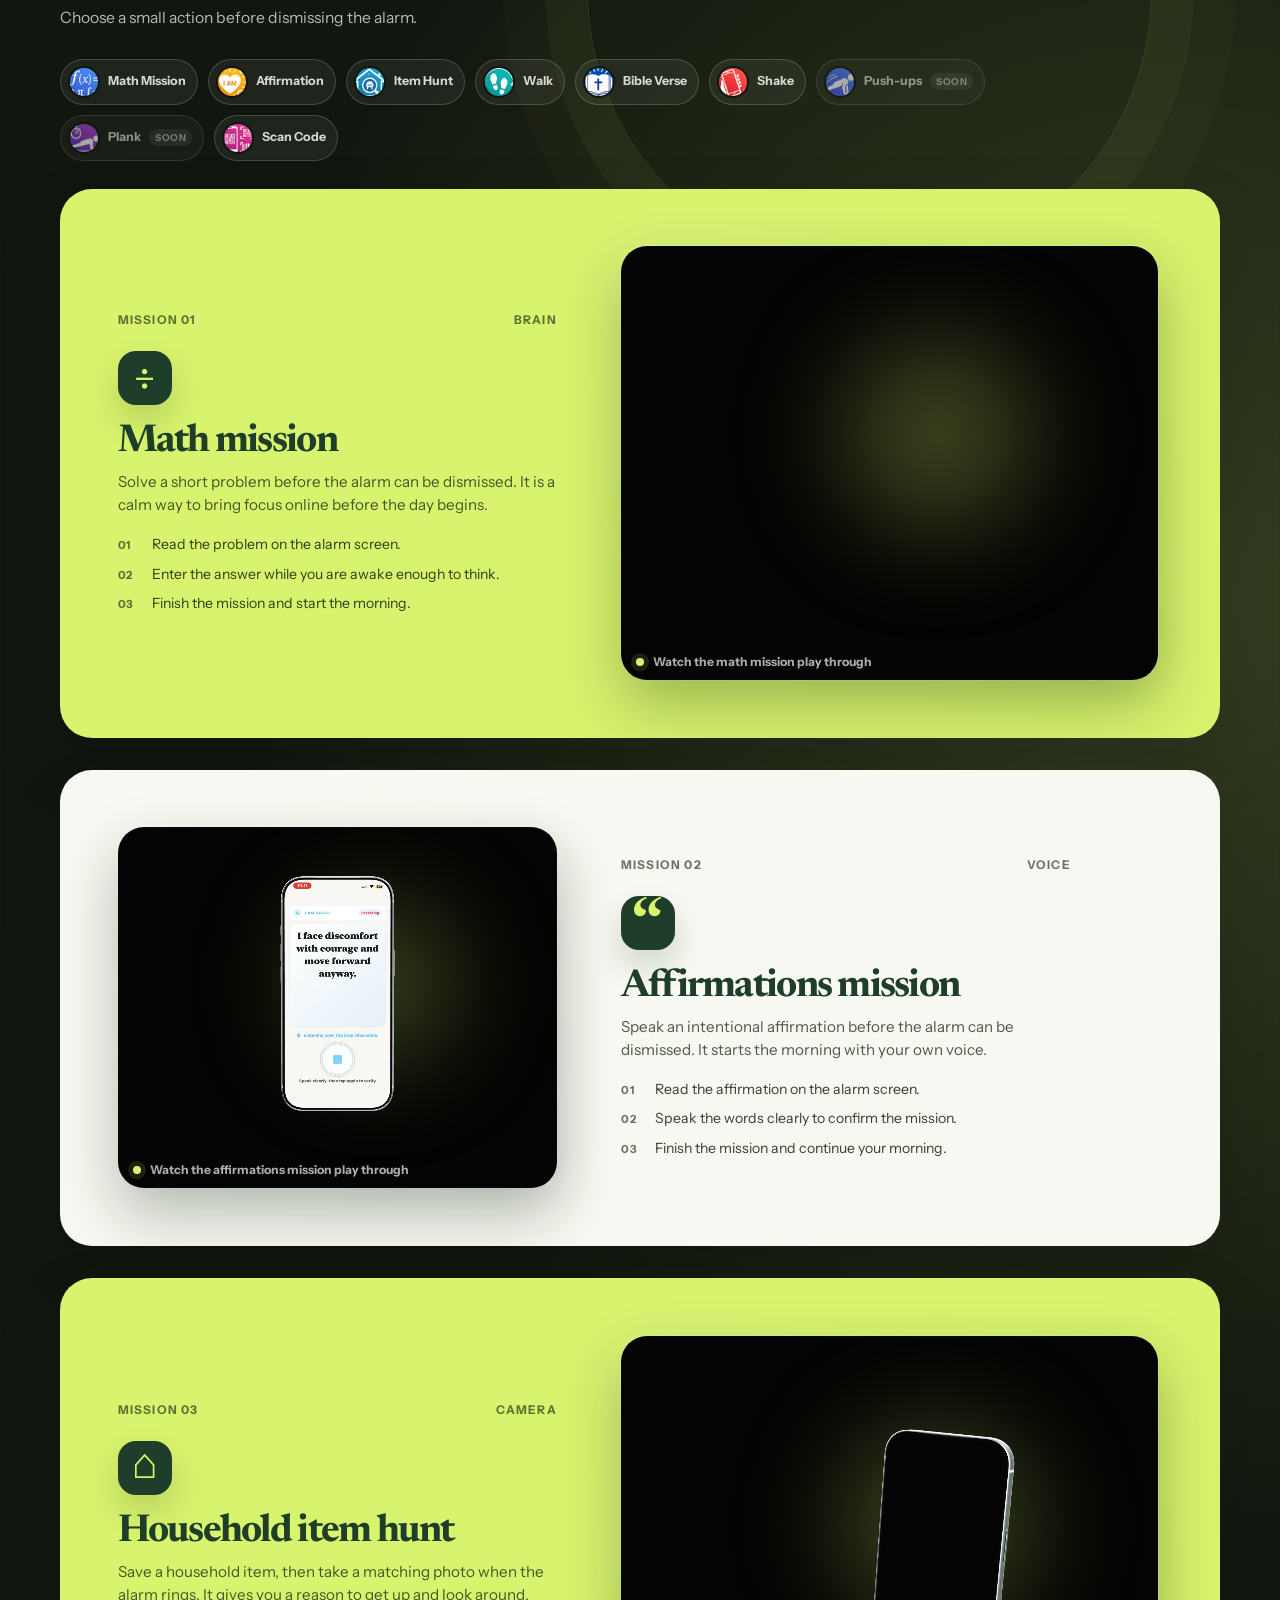
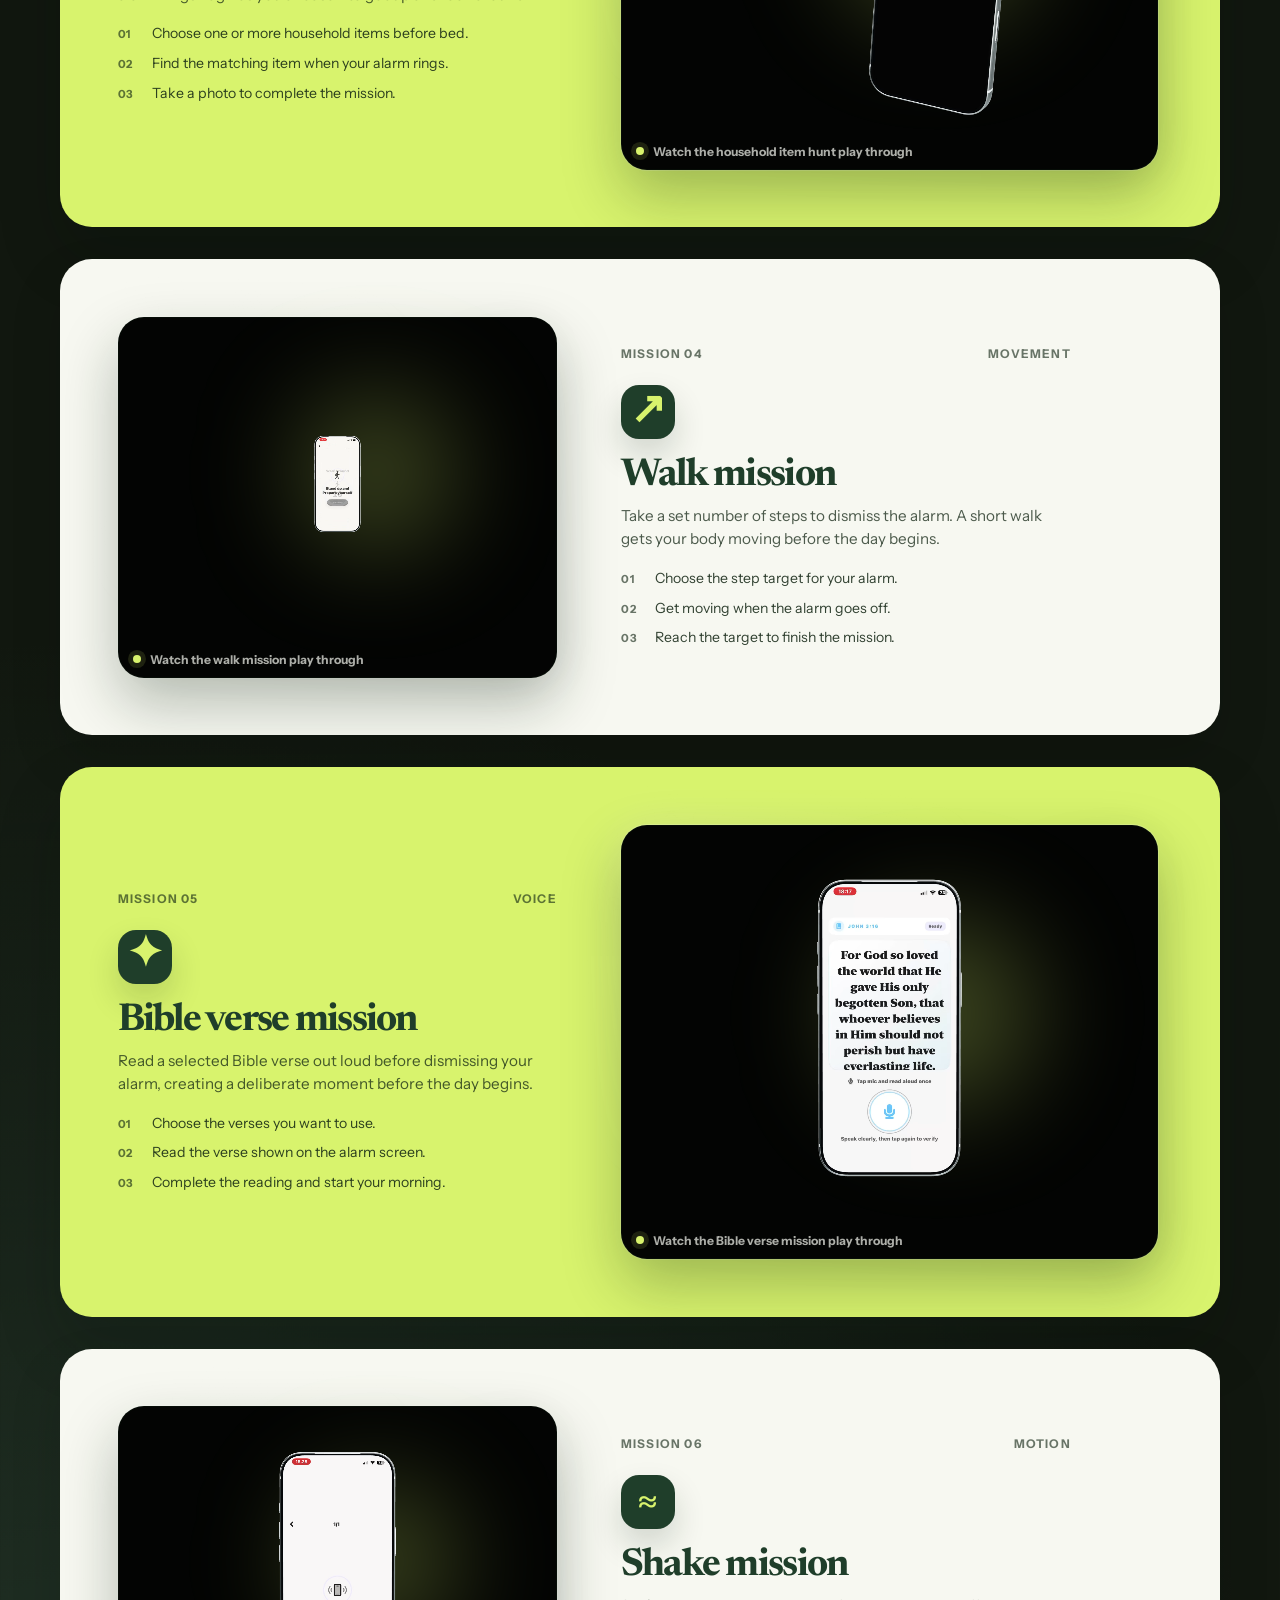
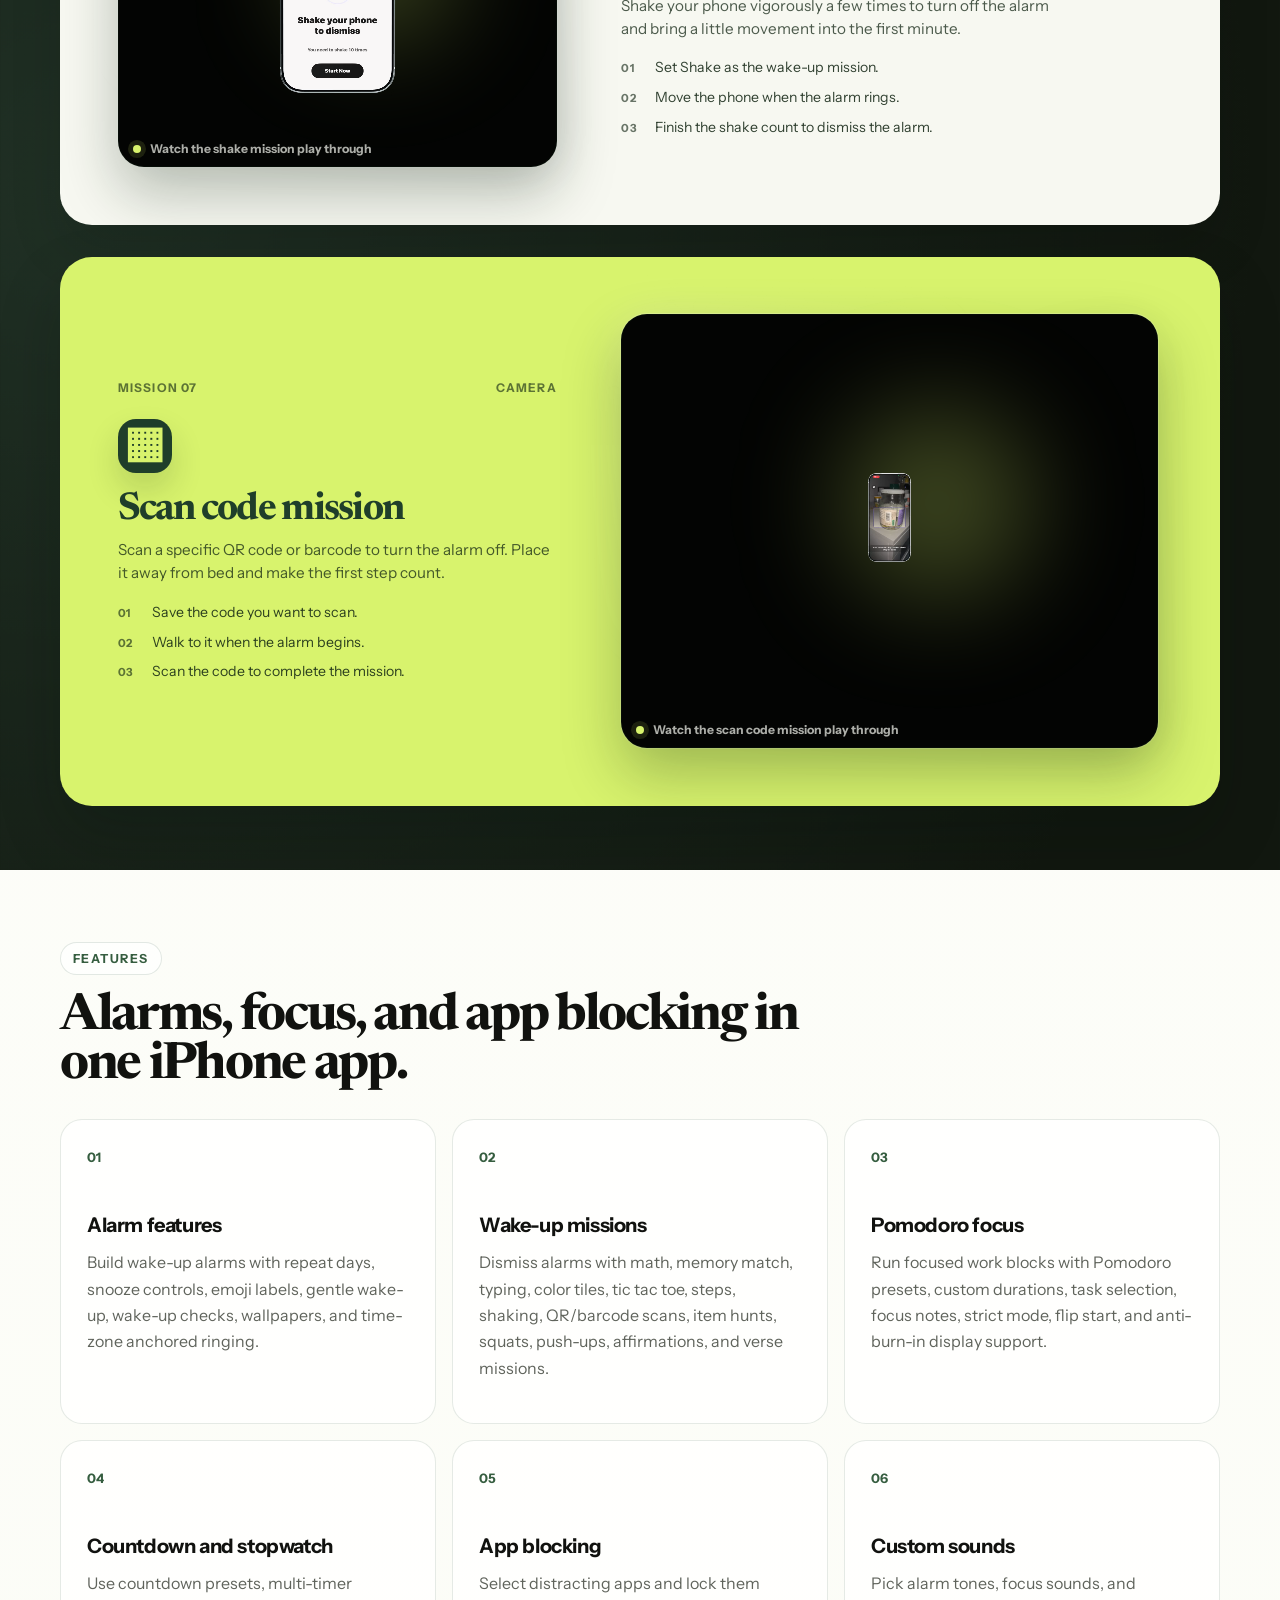
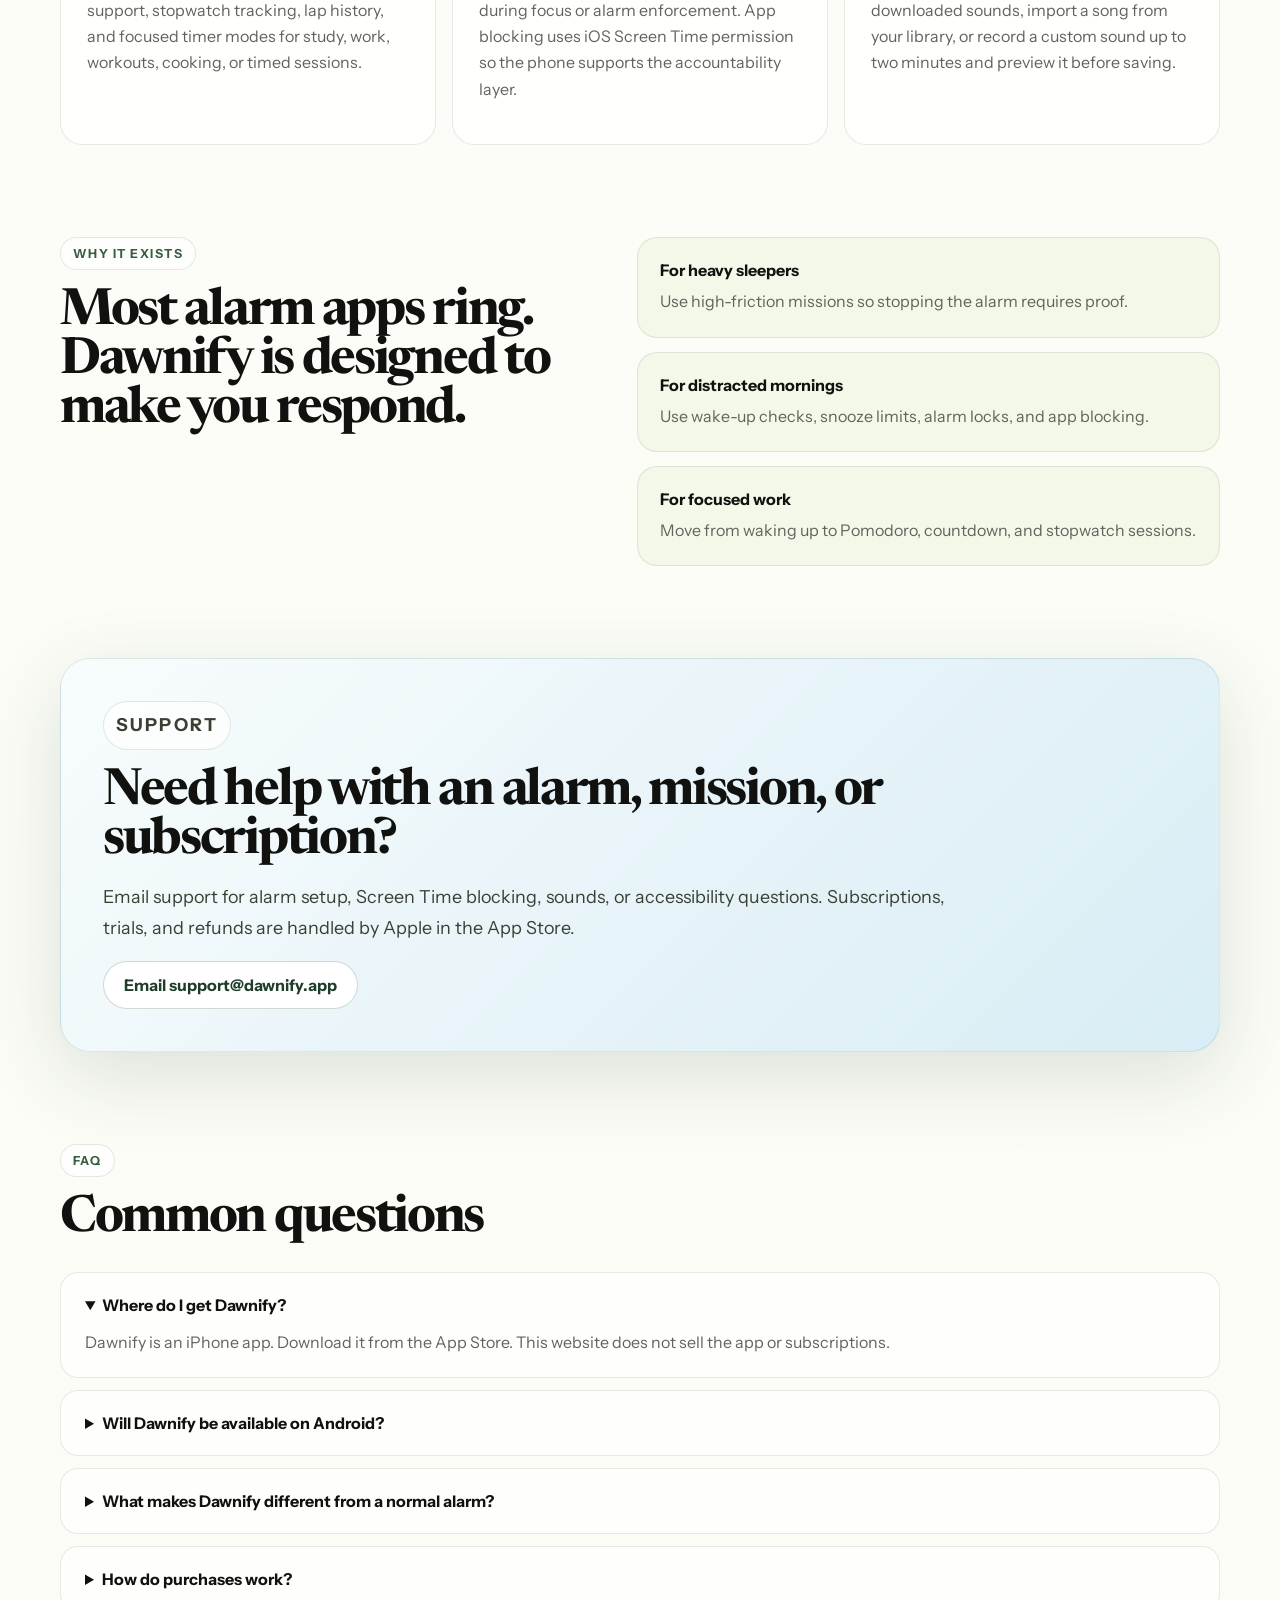
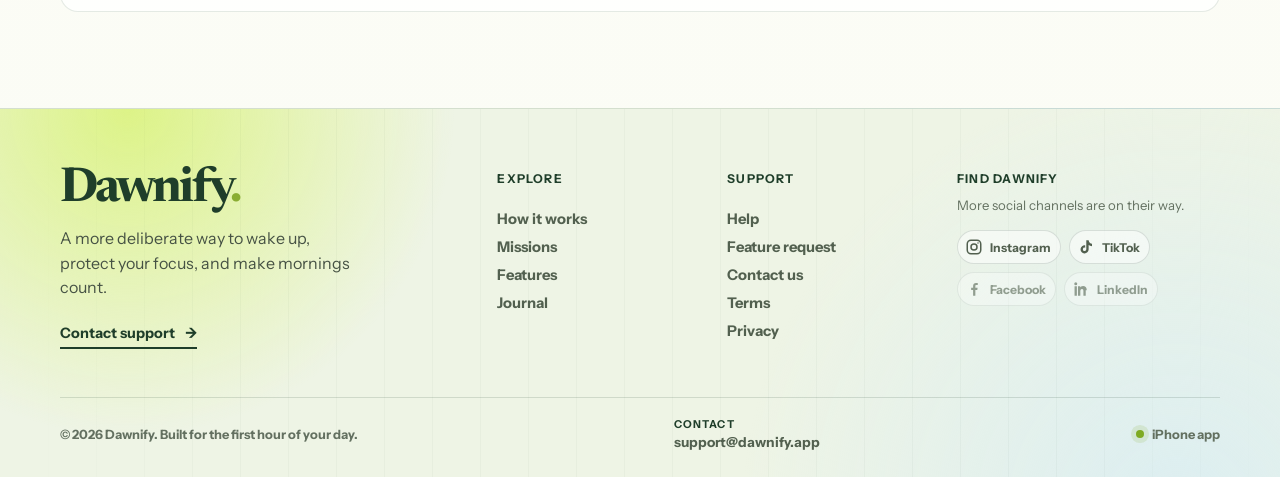
==== commit 91a1bf36: "Add upcoming exercise mission badges" ====
--- a/index.html
+++ b/index.html
@@ -175,6 +175,14 @@
               <span class="mission-nav-icon"><img src="./assets/mission-shake.png" alt="" /></span>
               <span>Shake</span>
             </a>
+            <span class="mission-nav-upcoming" aria-label="Push-ups mission coming soon">
+              <span class="mission-nav-icon"><img src="./assets/mission-pushups.png" alt="" /></span>
+              <span>Push-ups</span><small>Soon</small>
+            </span>
+            <span class="mission-nav-upcoming" aria-label="Plank mission coming soon">
+              <span class="mission-nav-icon"><img src="./assets/mission-plank.png" alt="" /></span>
+              <span>Plank</span><small>Soon</small>
+            </span>
             <a class="mission-nav-link" href="#mission-scan-code">
               <span class="mission-nav-icon"><img src="./assets/mission-qr-barcode.png" alt="" /></span>
               <span>Scan Code</span>
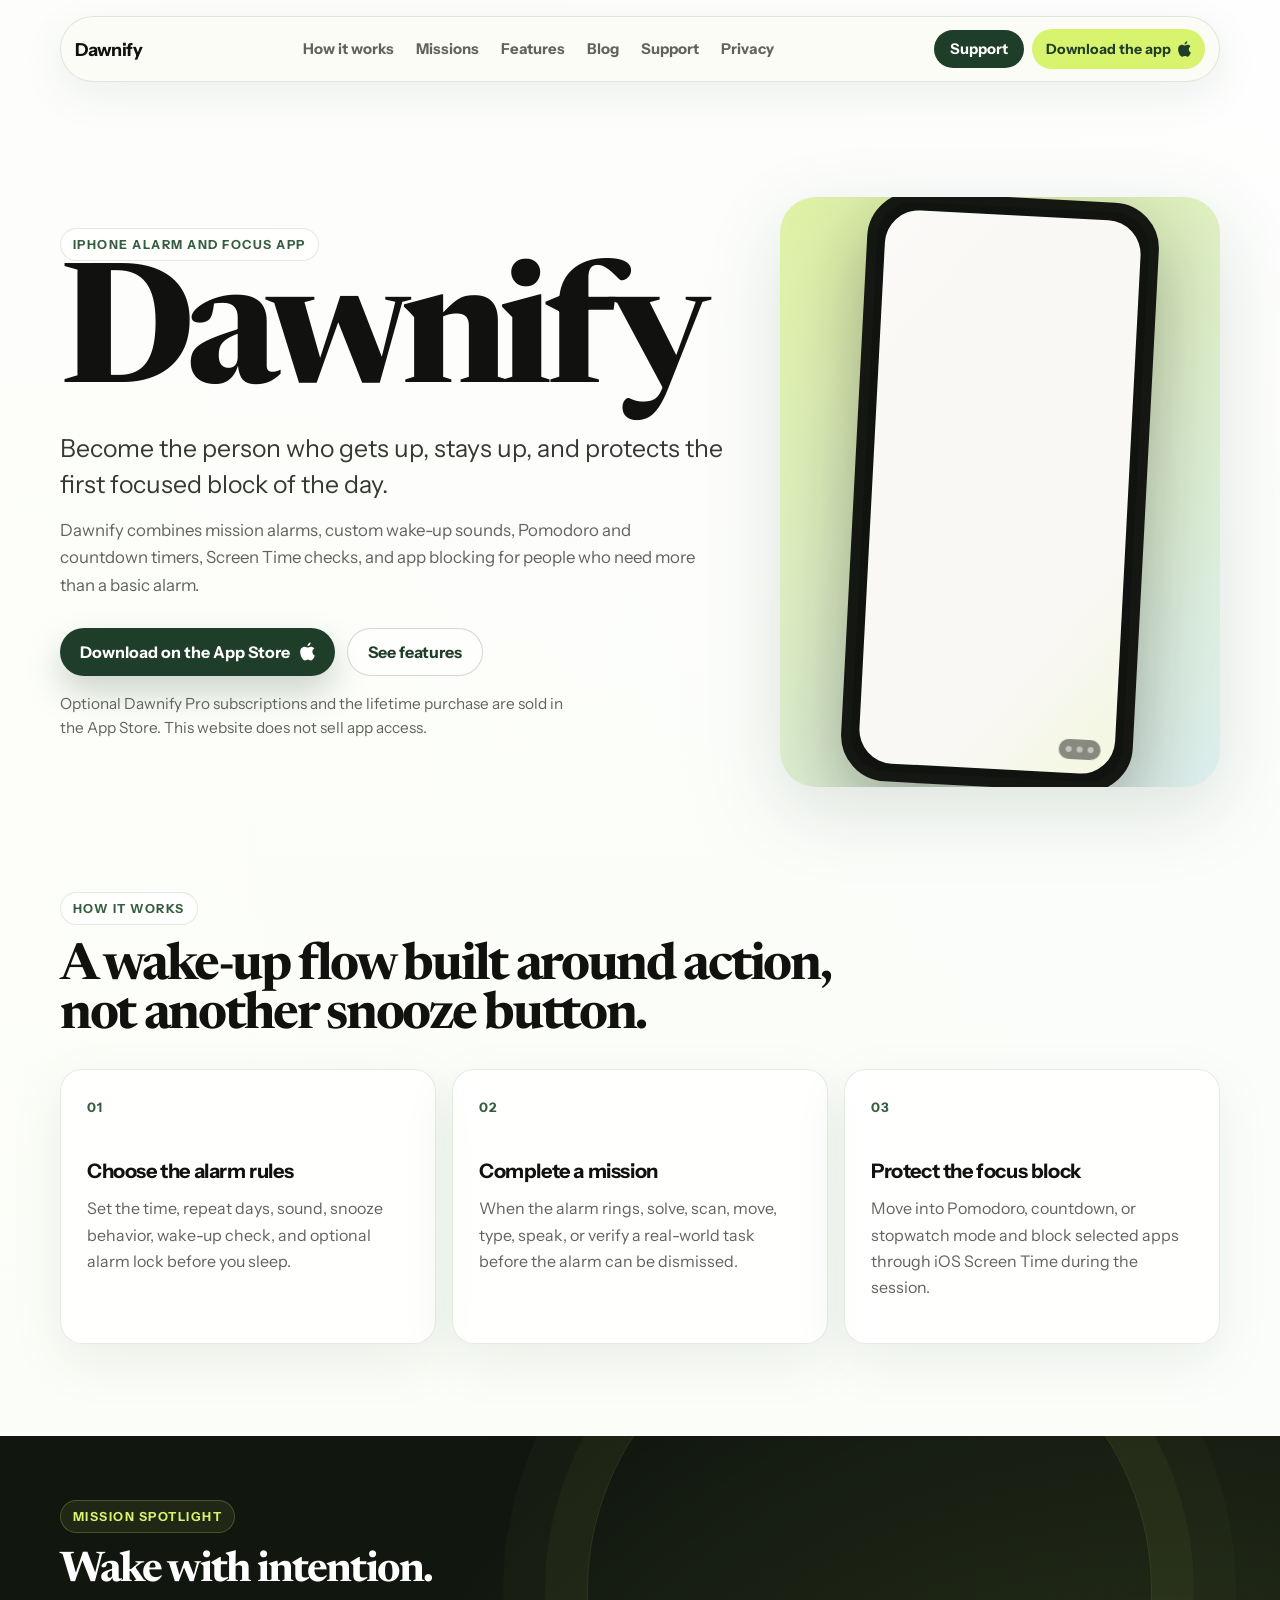
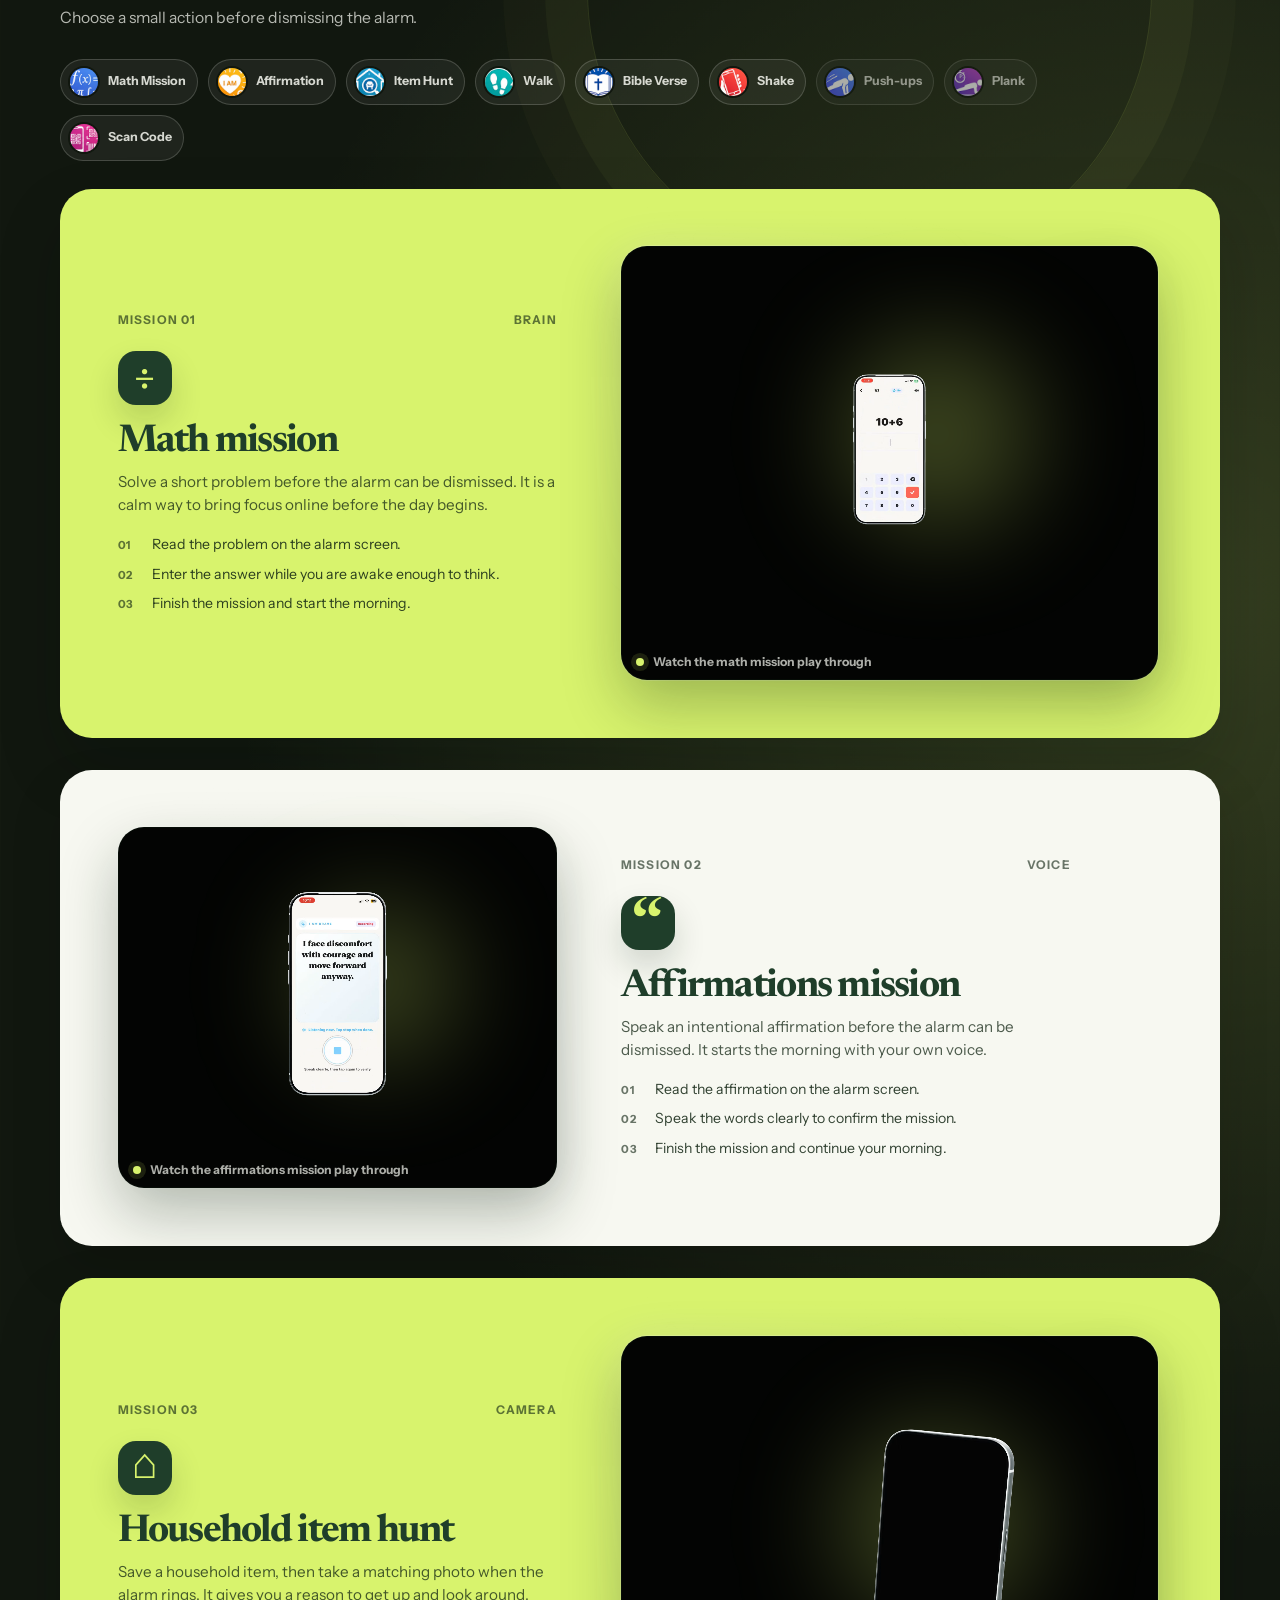
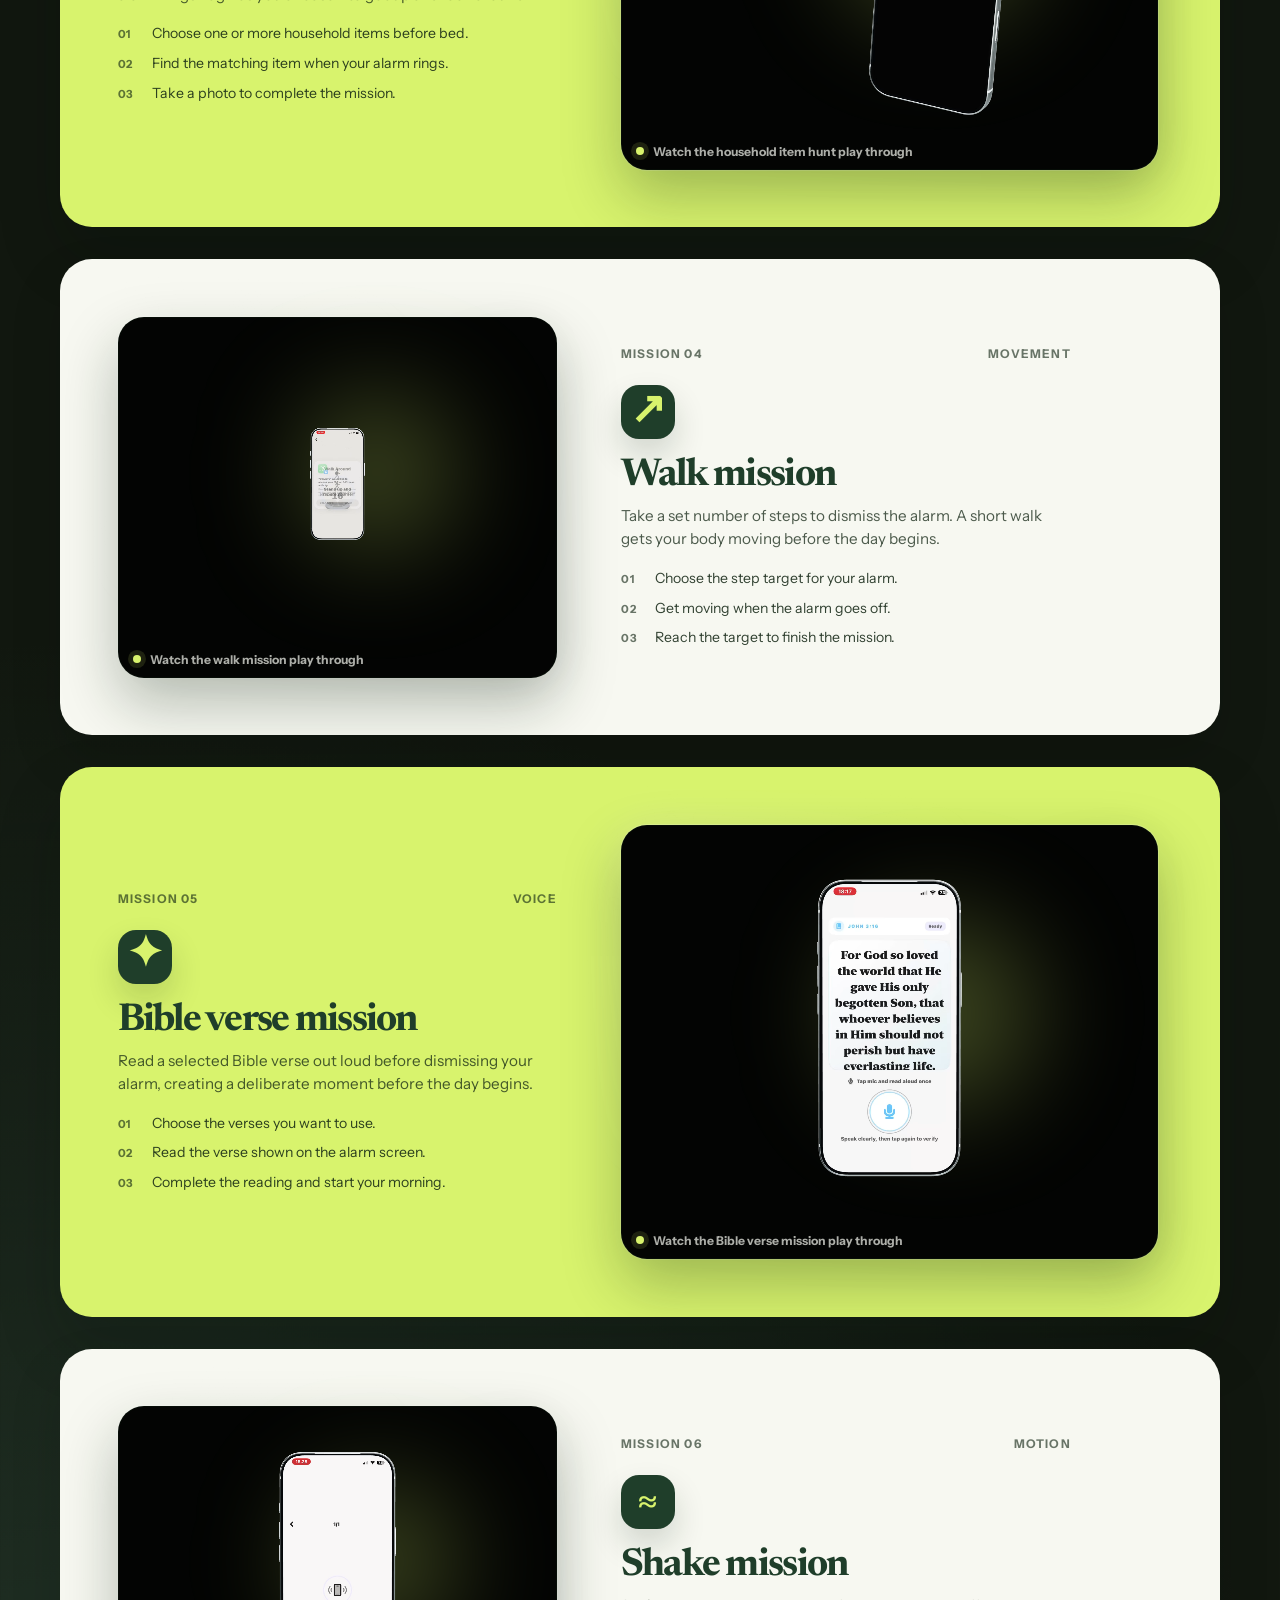
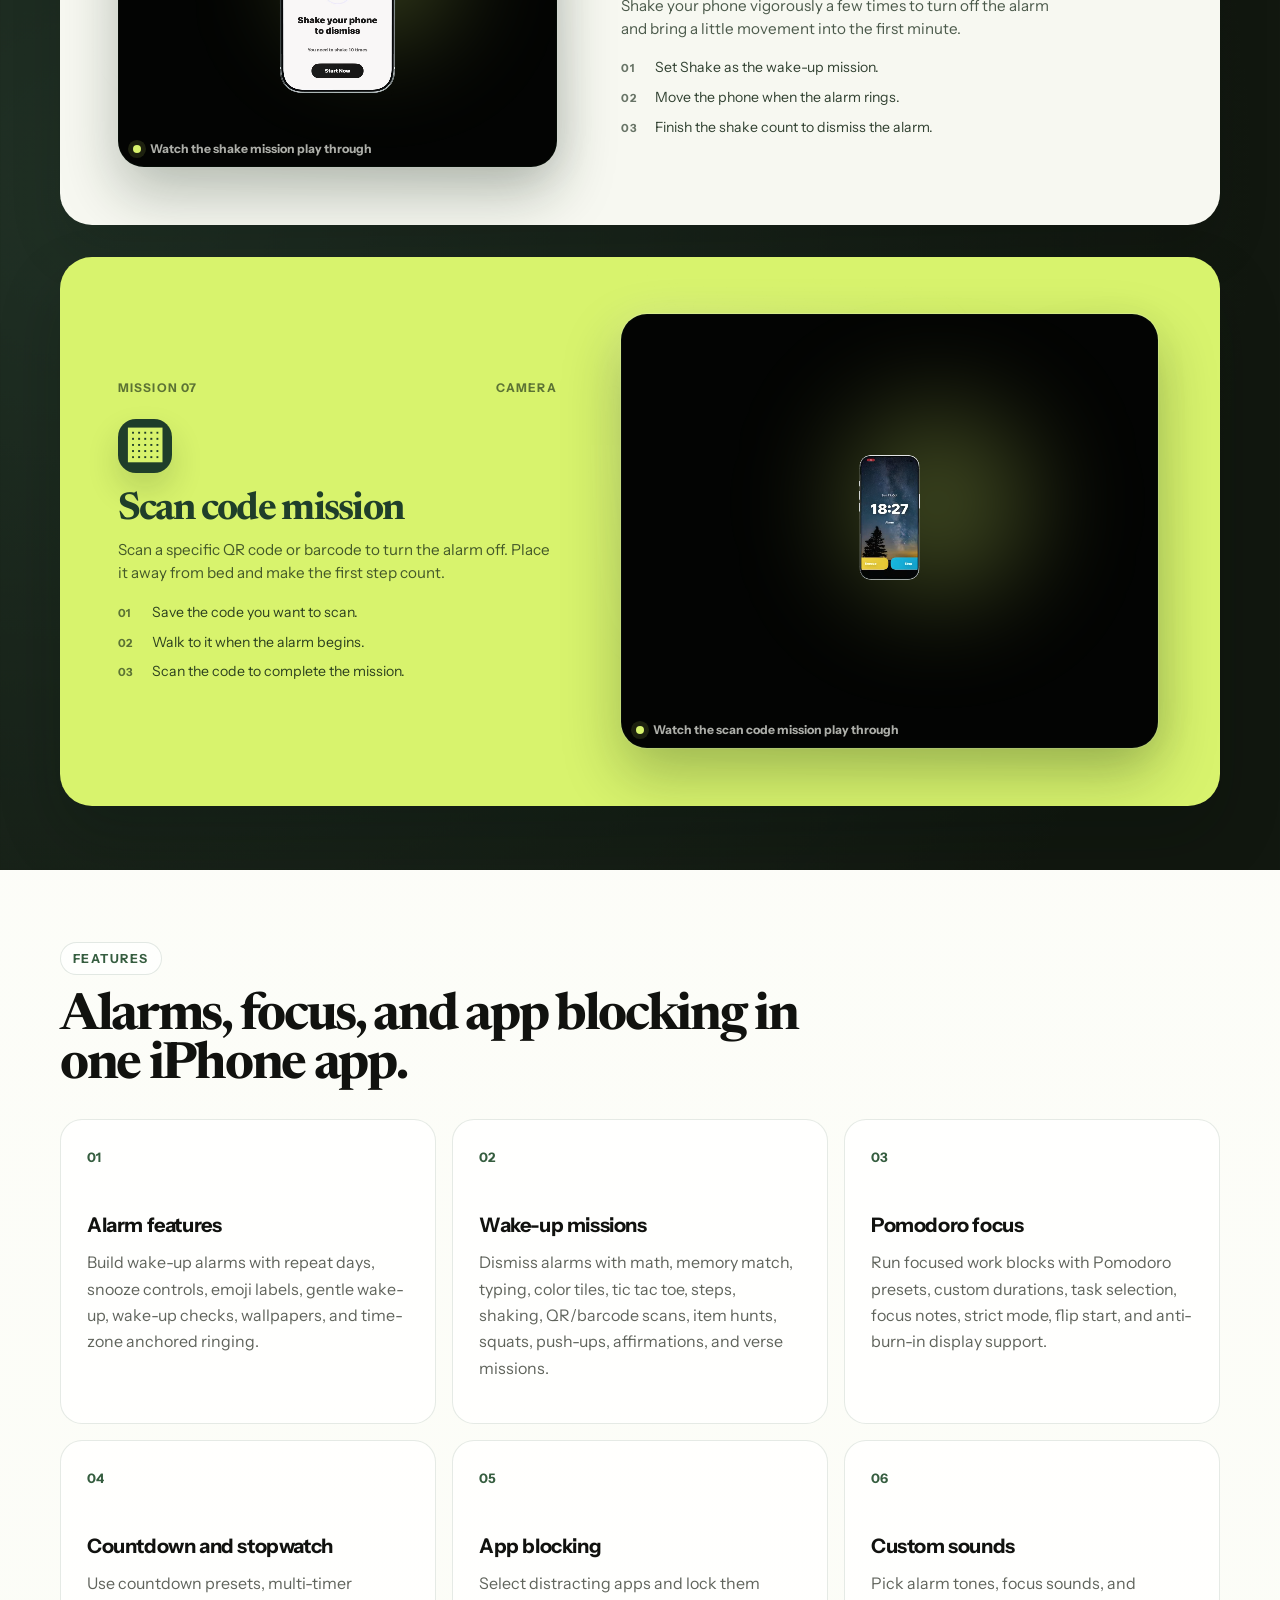
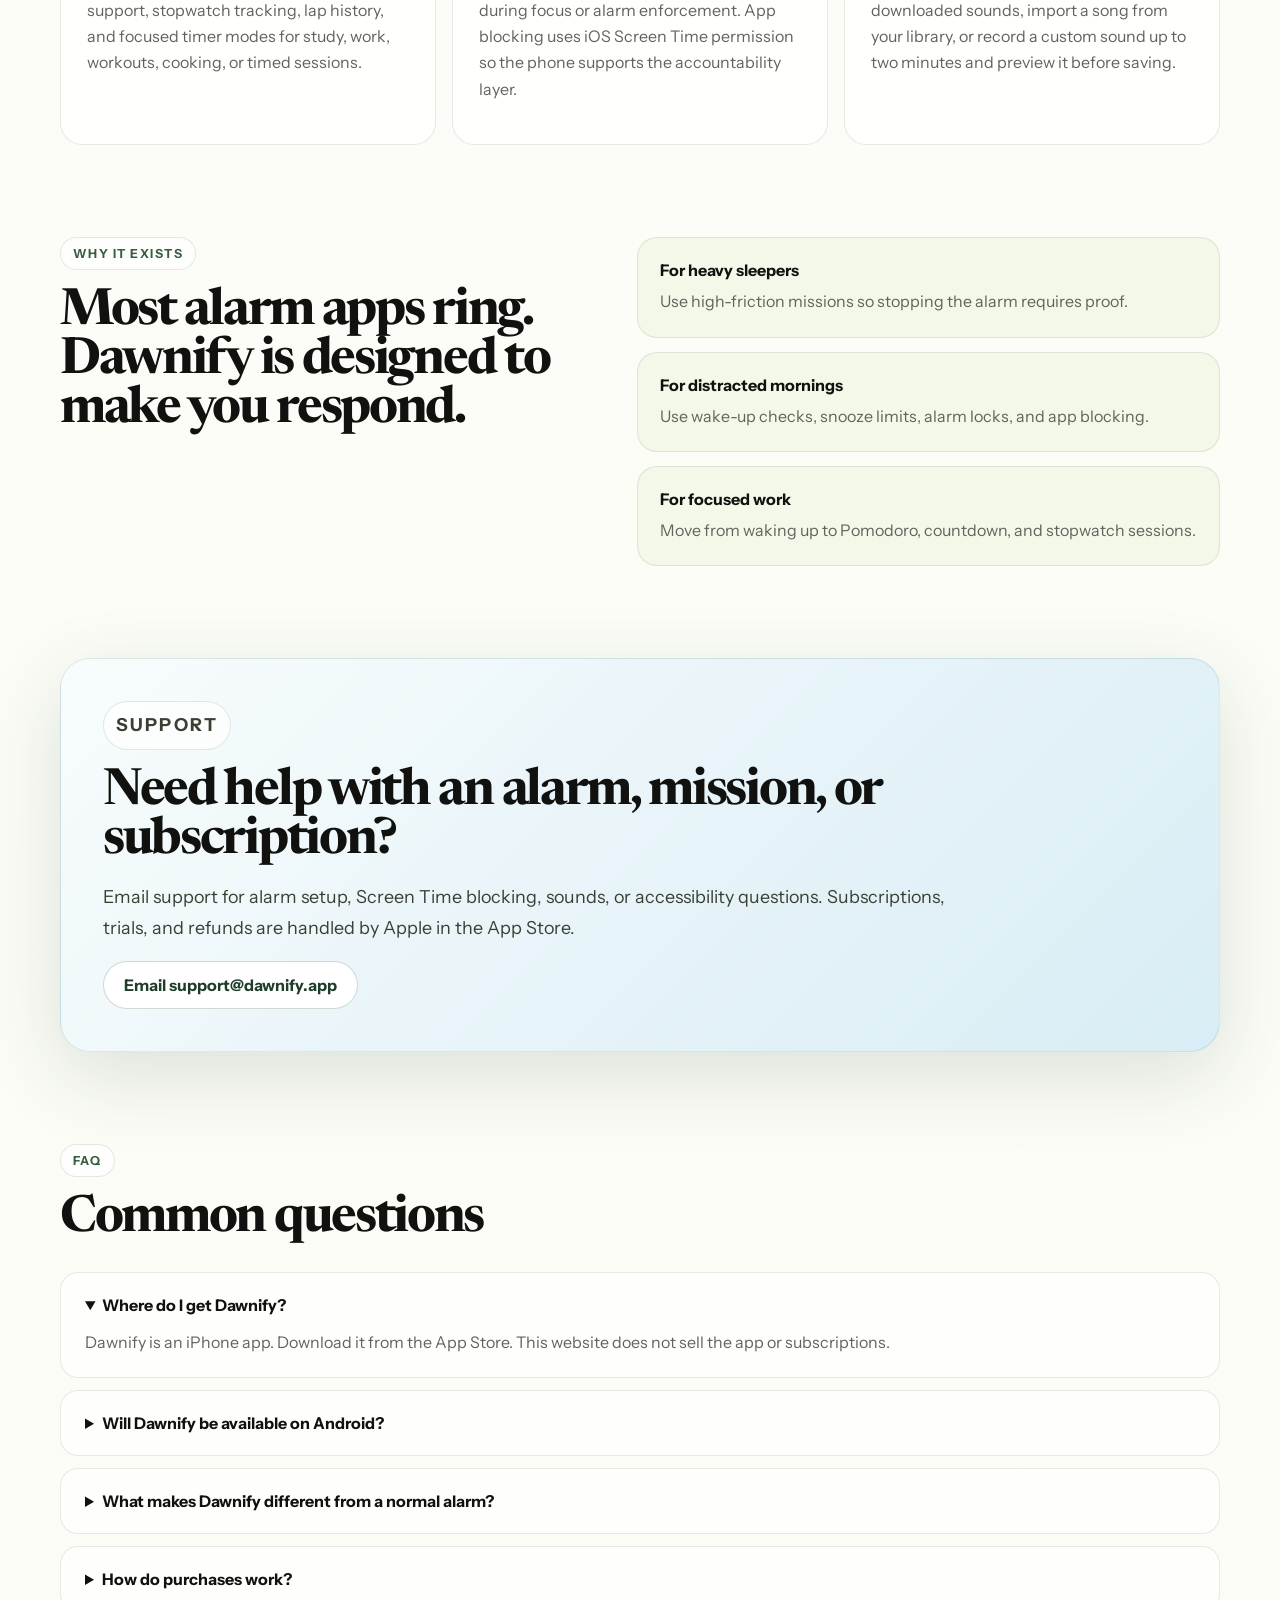
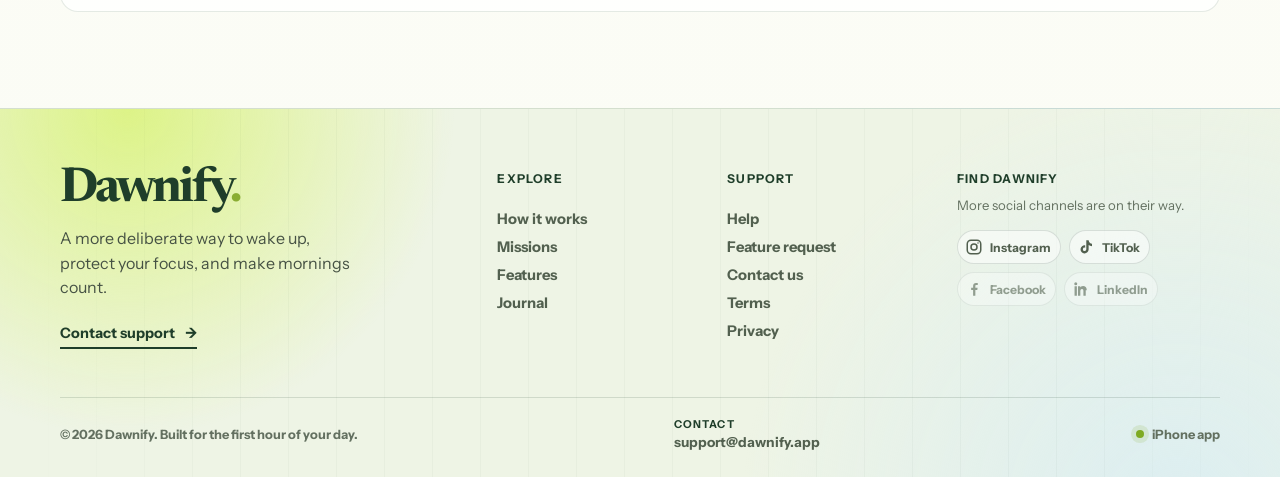
==== commit 9c42784b: "Remove upcoming labels from exercise missions" ====
--- a/index.html
+++ b/index.html
@@ -175,13 +175,13 @@
               <span class="mission-nav-icon"><img src="./assets/mission-shake.png" alt="" /></span>
               <span>Shake</span>
             </a>
-            <span class="mission-nav-upcoming" aria-label="Push-ups mission coming soon">
+            <span class="mission-nav-upcoming" aria-label="Push-ups mission">
               <span class="mission-nav-icon"><img src="./assets/mission-pushups.png" alt="" /></span>
-              <span>Push-ups</span><small>Soon</small>
+              <span>Push-ups</span>
             </span>
-            <span class="mission-nav-upcoming" aria-label="Plank mission coming soon">
+            <span class="mission-nav-upcoming" aria-label="Plank mission">
               <span class="mission-nav-icon"><img src="./assets/mission-plank.png" alt="" /></span>
-              <span>Plank</span><small>Soon</small>
+              <span>Plank</span>
             </span>
             <a class="mission-nav-link" href="#mission-scan-code">
               <span class="mission-nav-icon"><img src="./assets/mission-qr-barcode.png" alt="" /></span>
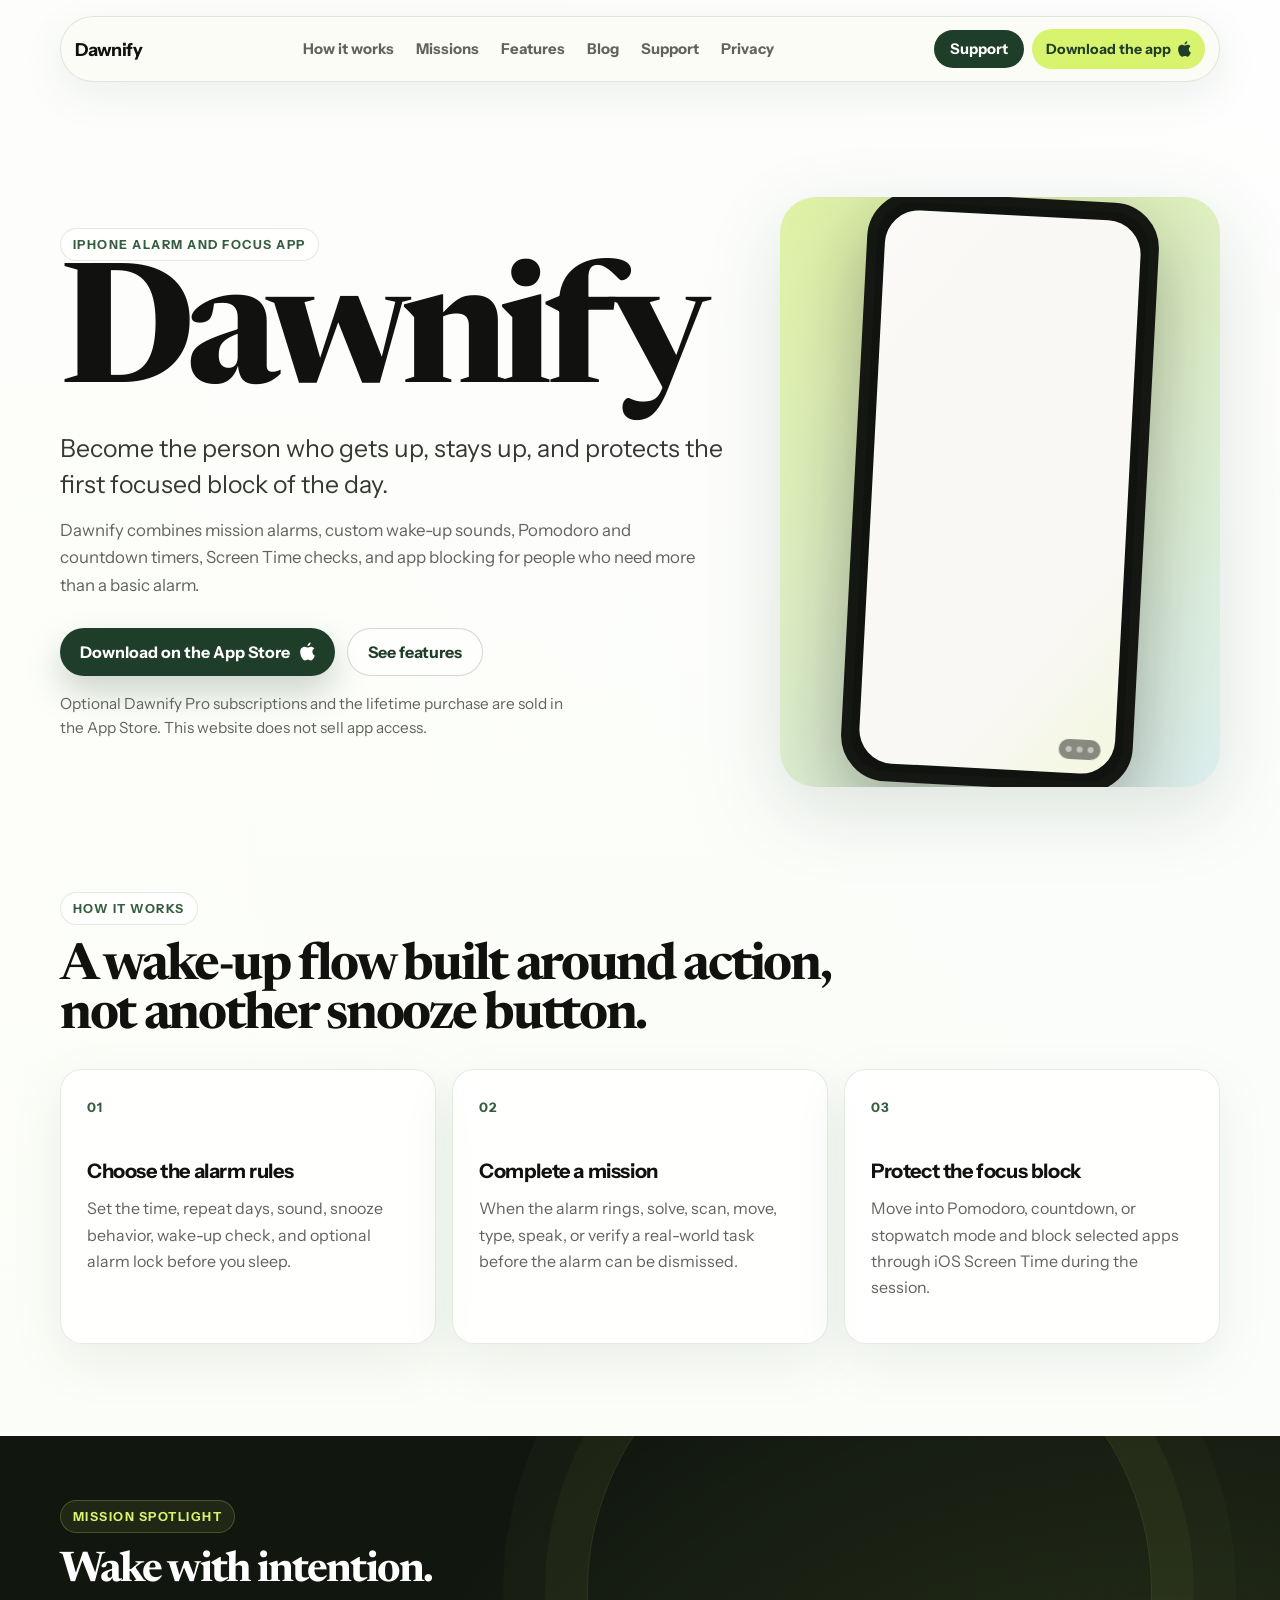
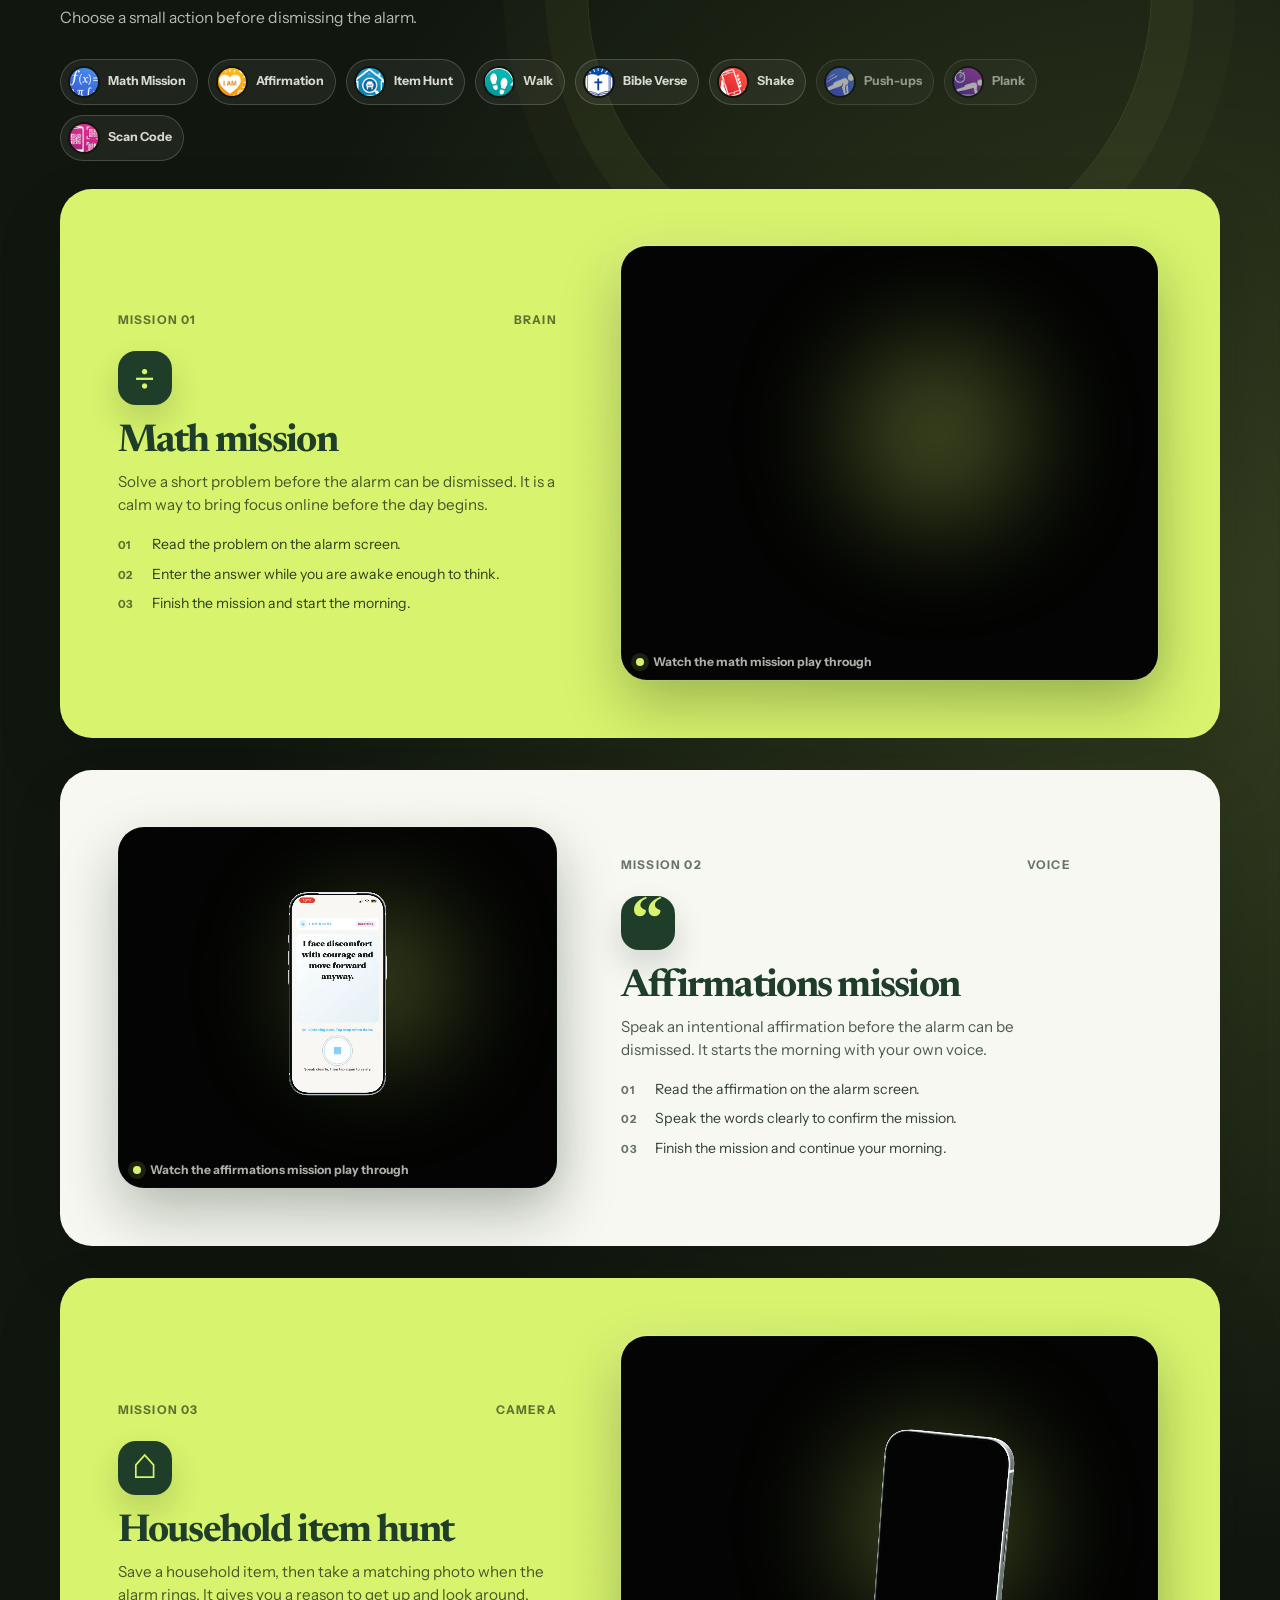
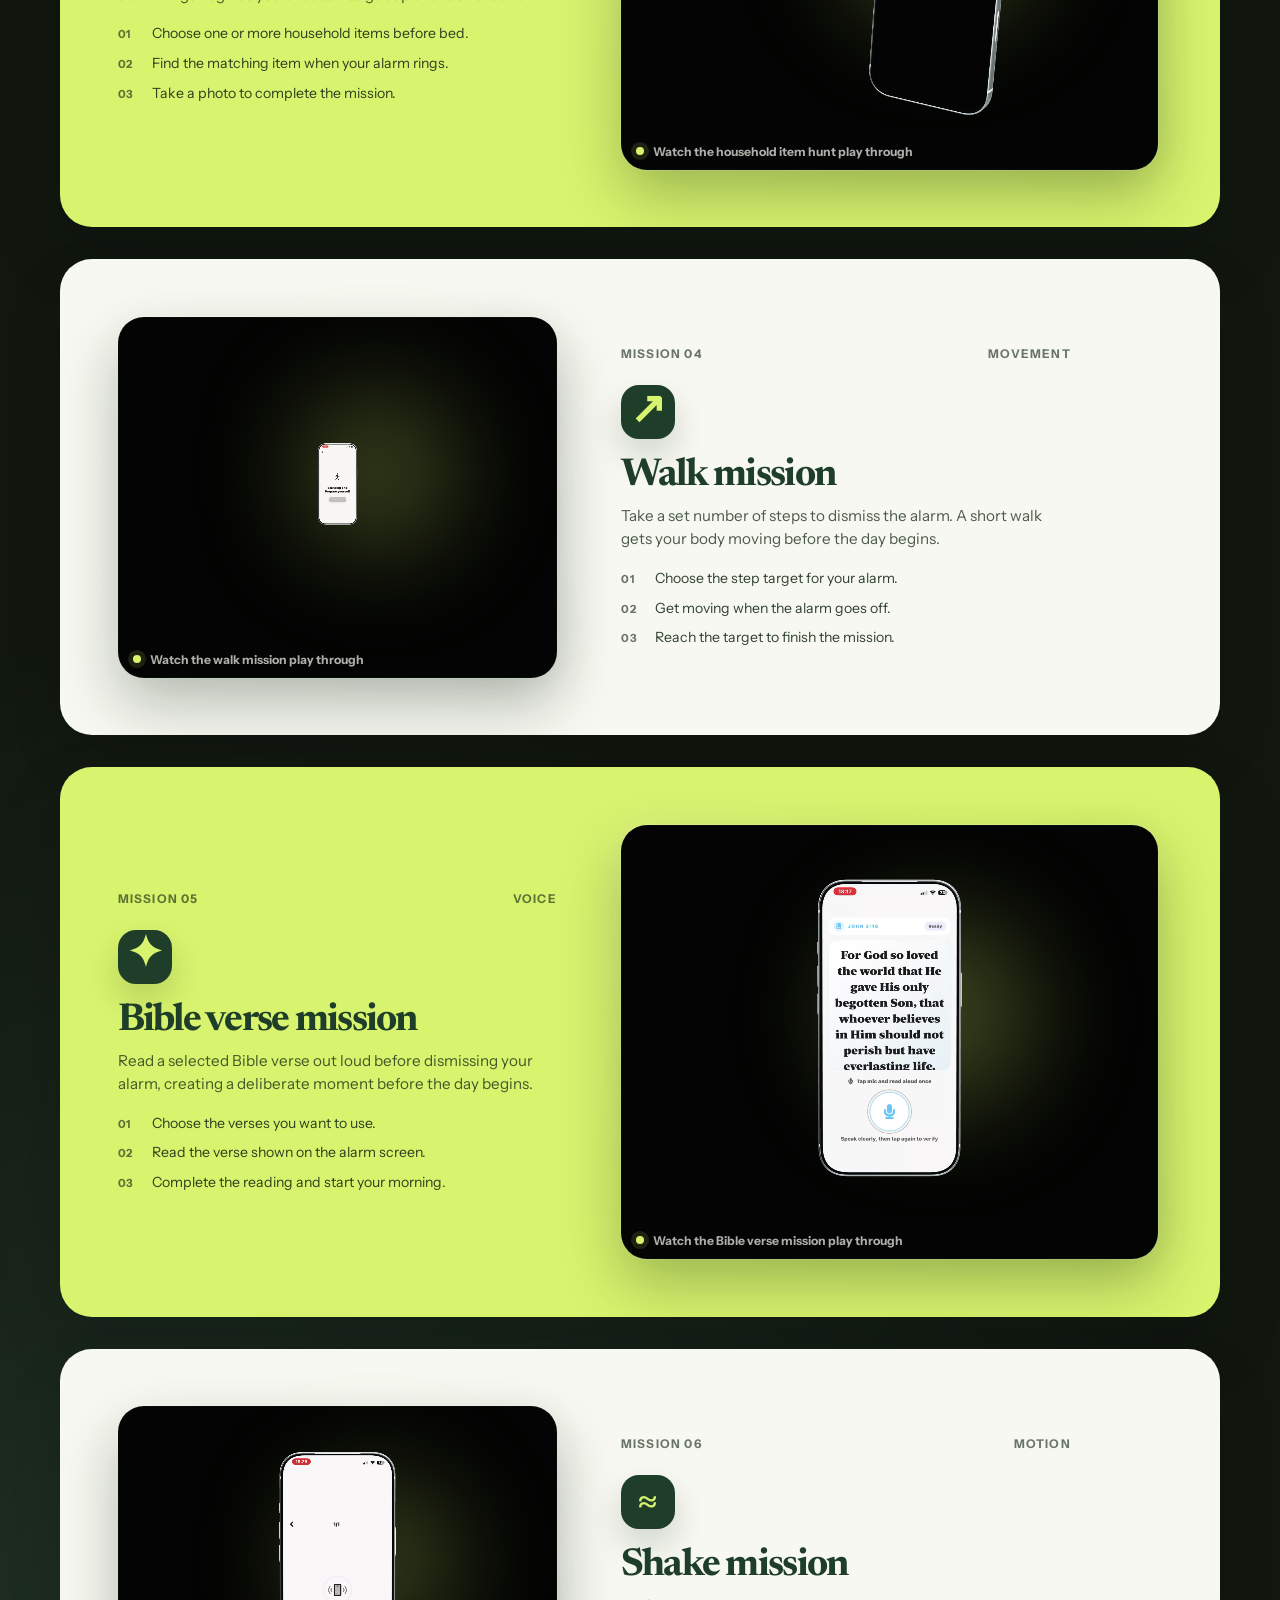
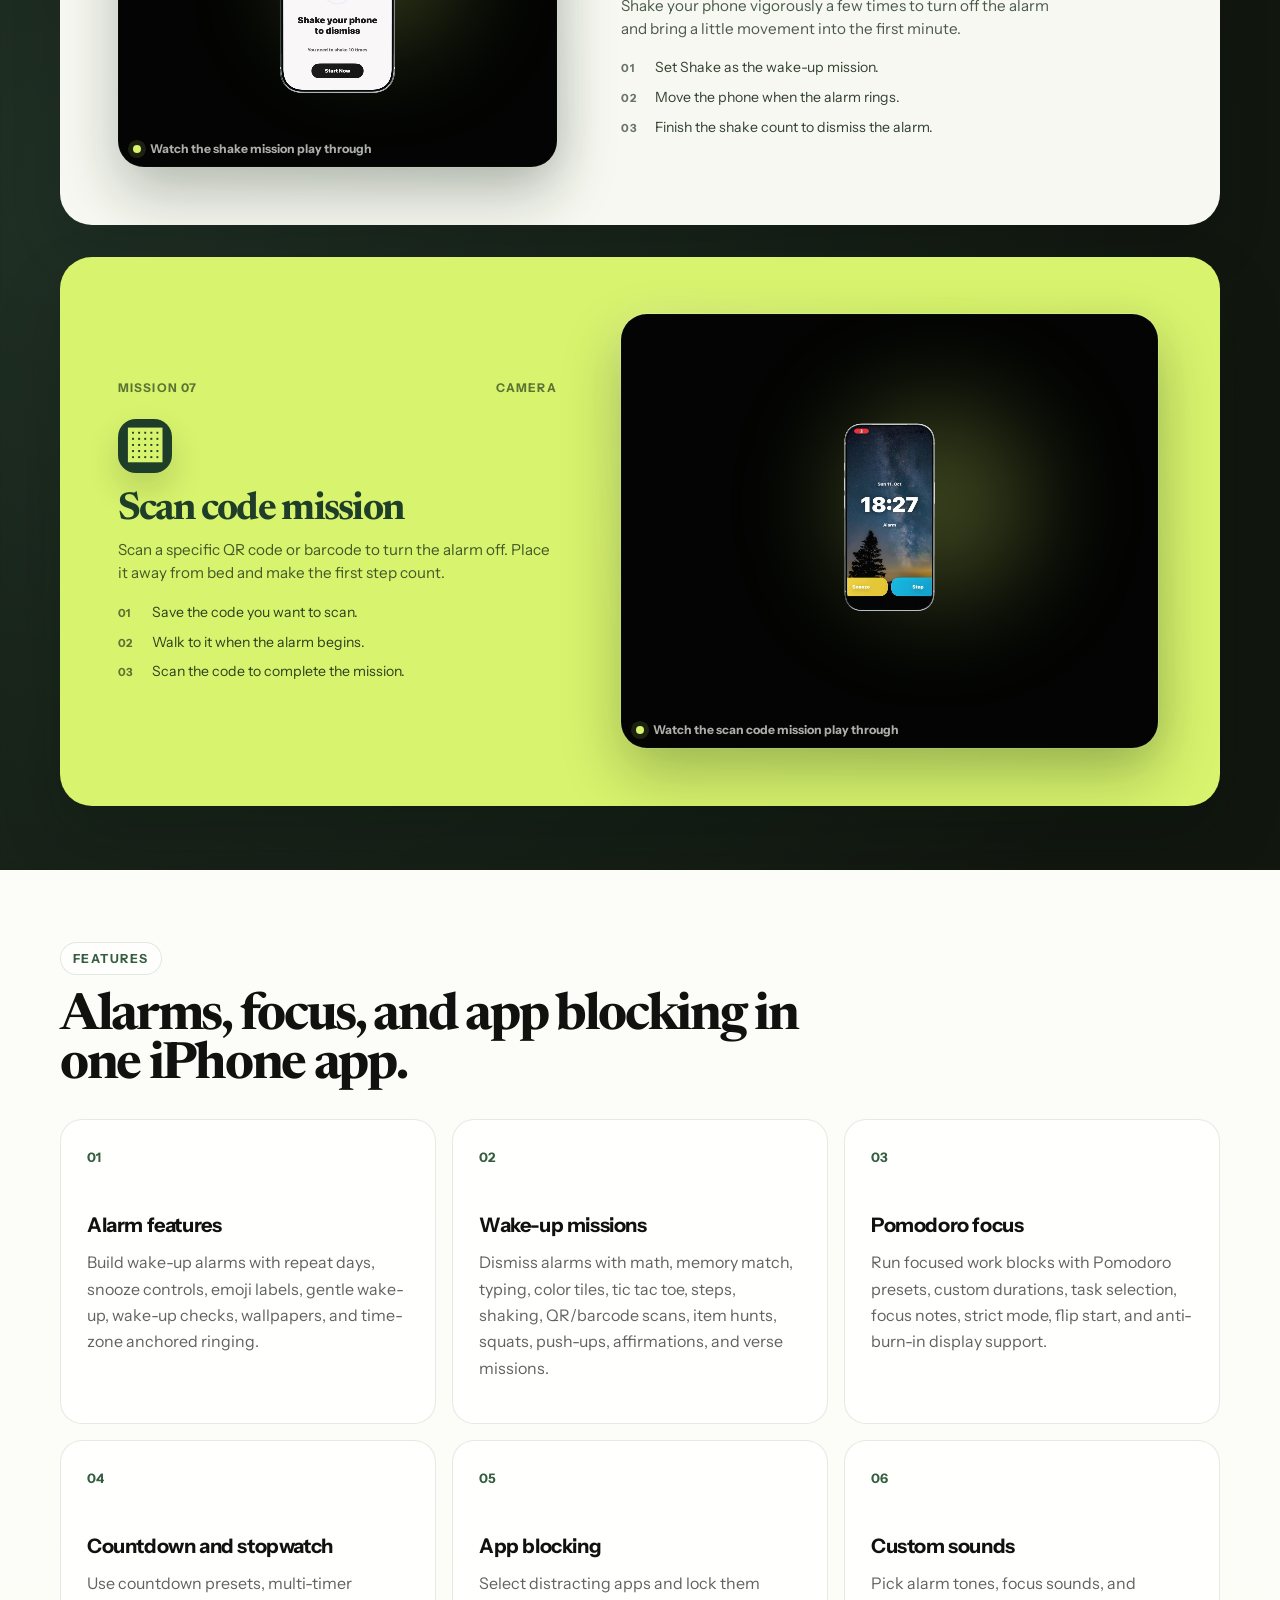
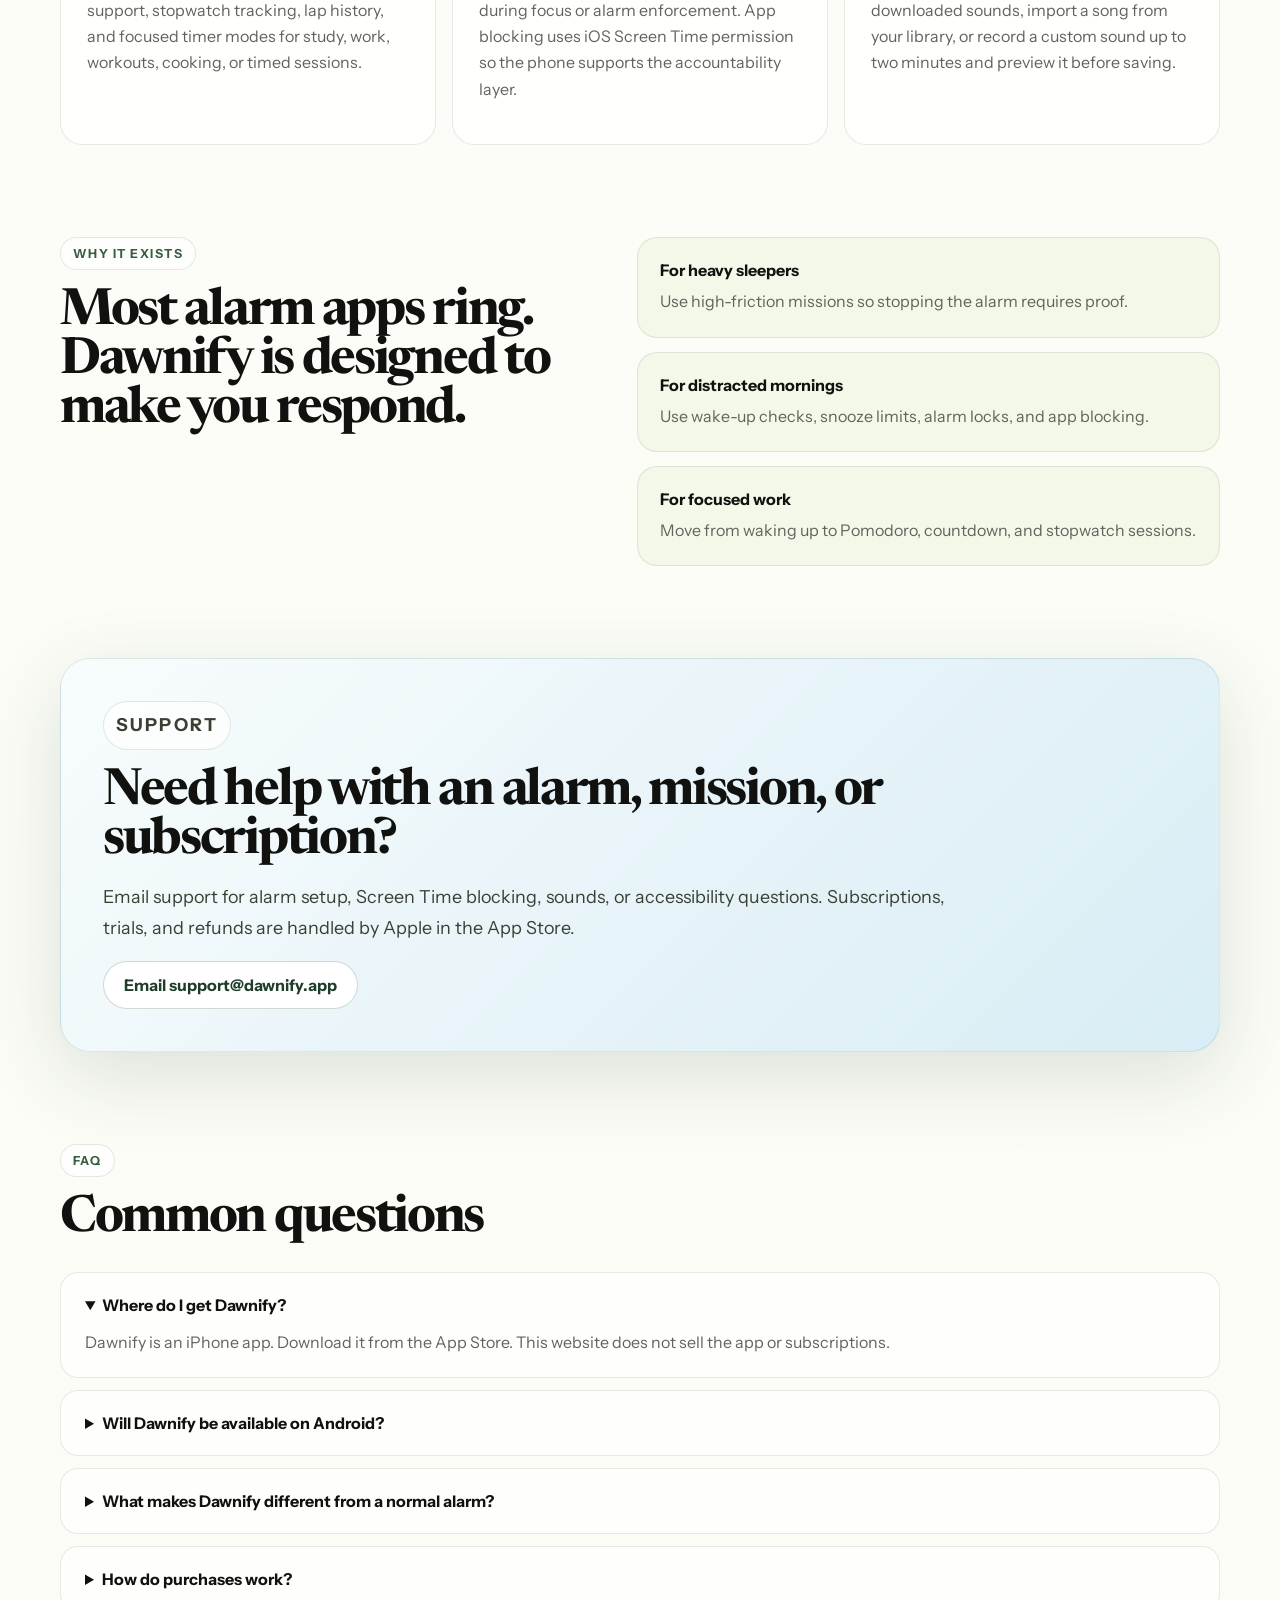
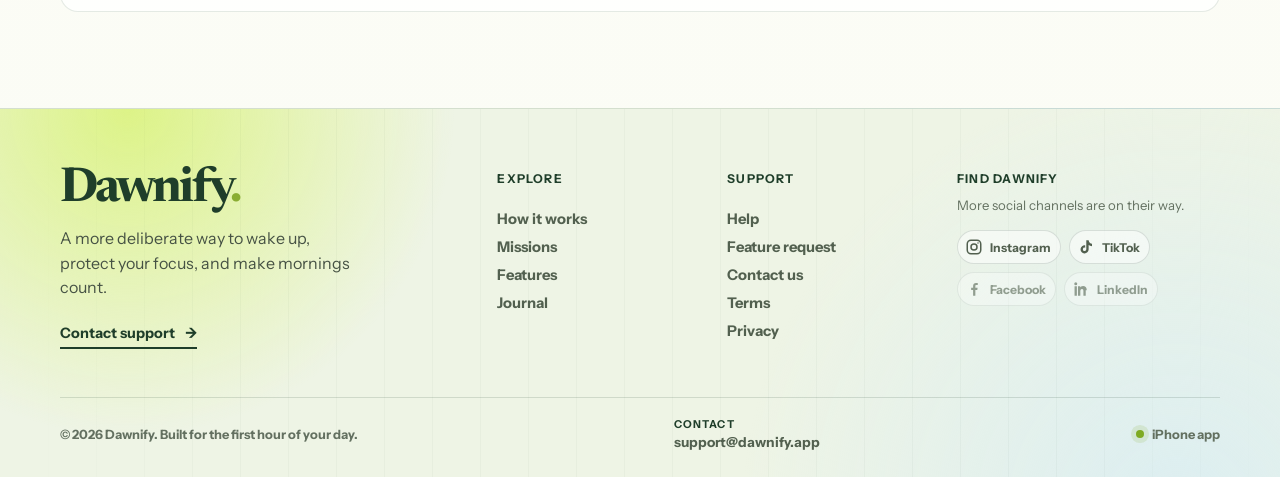
==== commit b970c666: "Finalize public legal and support pages" ====
--- a/index.html
+++ b/index.html
@@ -31,11 +31,11 @@
         <a href="#missions">Missions</a>
         <a href="#features">Features</a>
         <a href="./blog.html">Blog</a>
-        <a href="./support.html">Support</a>
-        <a href="./privacy.html">Privacy</a>
+        <a href="/support">Support</a>
+        <a href="/privacy">Privacy</a>
       </nav>
       <div class="header-actions">
-        <a class="header-cta" href="./support.html">Support</a>
+        <a class="header-cta" href="/support">Support</a>
         <!-- Replace this placeholder with Dawnify's App Store URL when it is available. -->
         <a class="header-download" href="#app-store-download">
           Download the app
@@ -566,7 +566,7 @@
               A more deliberate way to wake up, protect your focus, and make
               mornings count.
             </p>
-            <a class="footer-cta" href="./support.html">Contact support <span aria-hidden="true">-&gt;</span></a>
+            <a class="footer-cta" href="/support">Contact support <span aria-hidden="true">-&gt;</span></a>
           </section>
 
           <nav class="footer-nav" aria-label="Explore Dawnify">
@@ -579,11 +579,11 @@
 
           <nav class="footer-nav" aria-label="Support and legal">
             <p class="footer-heading">Support</p>
-            <a href="./support.html">Help</a>
+            <a href="/support">Help</a>
             <a href="#custom">Feature request</a>
-            <a href="./support.html">Contact us</a>
-            <a href="./terms.html">Terms</a>
-            <a href="./privacy.html">Privacy</a>
+            <a href="/support">Contact us</a>
+            <a href="/terms">Terms</a>
+            <a href="/privacy">Privacy</a>
           </nav>
 
           <section class="footer-socials" aria-label="Dawnify social channels">
--- a/styles.css
+++ b/styles.css
@@ -433,7 +433,6 @@
   }
 }
 
-.early-adopter-panel,
 .custom-panel {
   margin-bottom: 92px;
   padding: 42px;
@@ -443,7 +442,6 @@
   box-shadow: var(--shadow);
 }
 
-.early-adopter-panel p,
 .custom-panel p {
   max-width: 860px;
   color: #394033;
@@ -840,8 +838,7 @@
 
 .feature-card p,
 .proof-list p,
-.faq-list p,
-.waitlist-copy p {
+.faq-list p {
   color: var(--muted);
   line-height: 1.65;
 }
@@ -873,110 +870,6 @@
 
 .proof-list p {
   margin-bottom: 0;
-}
-
-.early-adopter-panel {
-  display: grid;
-  grid-template-columns: minmax(0, 1fr) minmax(300px, 0.82fr);
-  gap: 34px;
-  align-items: center;
-  background:
-    linear-gradient(135deg, rgba(216, 243, 109, 0.52), rgba(255, 255, 255, 0.83)),
-    var(--cream);
-}
-
-.early-adopter-copy .button {
-  margin-top: 4px;
-}
-
-.offer-note {
-  margin: 16px 0 0;
-  color: var(--muted);
-  font-size: 0.9rem !important;
-  font-weight: 700;
-}
-
-.perk-card {
-  padding: 28px;
-  border: 1px solid rgba(31, 62, 42, 0.17);
-  border-radius: 24px;
-  background: var(--green-deep);
-  color: var(--white);
-  box-shadow: 0 20px 48px rgba(31, 62, 42, 0.2);
-}
-
-.perk-kicker,
-.perk-footer {
-  color: rgba(255, 255, 255, 0.74);
-  font-size: 0.82rem !important;
-  font-weight: 800;
-  letter-spacing: 0.08em;
-  text-transform: uppercase;
-}
-
-.perk-card .perk-kicker {
-  margin-bottom: 20px;
-}
-
-.perk-list,
-.modal-perks {
-  display: grid;
-  gap: 14px;
-  margin: 0;
-  padding: 0;
-  list-style: none;
-}
-
-.perk-list li {
-  display: grid;
-  grid-template-columns: 30px 1fr;
-  gap: 12px;
-  align-items: baseline;
-  font-weight: 700;
-  line-height: 1.35;
-}
-
-.perk-list span {
-  color: var(--lime);
-  font-size: 0.76rem;
-  font-weight: 800;
-}
-
-.perk-card .perk-footer {
-  margin: 24px 0 0;
-  color: var(--lime);
-}
-
-.waitlist-section {
-  display: grid;
-  grid-template-columns: 0.86fr 1.14fr;
-  gap: 38px;
-  align-items: start;
-  margin-bottom: 92px;
-  padding: 44px;
-  border-radius: 32px;
-  background: var(--green-deep);
-  color: var(--white);
-  box-shadow: 0 24px 80px rgba(31, 62, 42, 0.22);
-}
-
-.waitlist-section .section-label {
-  border-color: rgba(255, 255, 255, 0.18);
-  background: rgba(255, 255, 255, 0.12);
-  color: var(--lime);
-}
-
-.waitlist-copy p {
-  color: rgba(255, 255, 255, 0.74);
-}
-
-.waitlist-form {
-  display: grid;
-  gap: 14px;
-  padding: 22px;
-  border: 1px solid rgba(255, 255, 255, 0.12);
-  border-radius: 24px;
-  background: rgba(255, 255, 255, 0.1);
 }
 
 label {
@@ -1033,130 +926,6 @@
   color: var(--white);
 }
 
-.form-feedback p {
-  margin: 0;
-  color: rgba(255, 255, 255, 0.78);
-  line-height: 1.55;
-}
-
-.form-feedback a {
-  color: var(--lime);
-}
-
-.form-error {
-  color: #ffe8e8;
-  background: rgba(124, 32, 32, 0.38);
-}
-
-.early-adopter-modal {
-  width: min(560px, calc(100% - 28px));
-  max-height: min(720px, calc(100vh - 28px));
-  padding: 30px;
-  border: 1px solid rgba(53, 93, 63, 0.16);
-  border-radius: 28px;
-  background:
-    radial-gradient(circle at 92% 8%, rgba(216, 243, 109, 0.46), transparent 28%),
-    var(--paper);
-  color: var(--ink);
-  box-shadow: 0 30px 100px rgba(17, 18, 15, 0.3);
-}
-
-.early-adopter-modal::backdrop {
-  background: rgba(11, 20, 13, 0.7);
-  backdrop-filter: blur(8px);
-}
-
-.modal-heading {
-  display: flex;
-  align-items: flex-start;
-  justify-content: space-between;
-  gap: 20px;
-}
-
-.modal-heading .section-label {
-  margin-bottom: 14px;
-}
-
-.modal-heading h2 {
-  margin-bottom: 0;
-  font-size: clamp(2.35rem, 7vw, 3.9rem);
-}
-
-.modal-close {
-  display: grid;
-  flex: 0 0 auto;
-  width: 42px;
-  height: 42px;
-  place-items: center;
-  padding: 0;
-  border: 1px solid rgba(31, 62, 42, 0.17);
-  border-radius: 50%;
-  background: rgba(255, 255, 255, 0.76);
-  color: var(--green-deep);
-  cursor: pointer;
-  font-size: 1.8rem;
-  line-height: 1;
-}
-
-.modal-lede {
-  margin: 20px 0;
-  color: var(--muted);
-  line-height: 1.6;
-}
-
-.modal-perks {
-  margin-bottom: 24px;
-  padding: 20px;
-  border-radius: 18px;
-  background: var(--cream);
-}
-
-.modal-perks li {
-  display: flex;
-  gap: 10px;
-  align-items: flex-start;
-  color: #2a3f2f;
-  font-weight: 700;
-  line-height: 1.4;
-}
-
-.modal-perks li::before {
-  content: "✓";
-  flex: 0 0 auto;
-  color: var(--green);
-  font-weight: 800;
-}
-
-.early-adopter-form {
-  display: grid;
-  gap: 14px;
-}
-
-.early-adopter-form label {
-  color: var(--green-deep);
-}
-
-.checkout-note,
-.modal-feedback {
-  margin: 0;
-  color: var(--muted);
-  font-size: 0.84rem;
-  line-height: 1.5;
-}
-
-.checkout-note a {
-  color: var(--green);
-  font-weight: 800;
-}
-
-.modal-feedback {
-  padding: 12px 14px;
-  border-radius: 14px;
-  background: var(--cream);
-  color: var(--green-deep);
-  font-weight: 700;
-}
-
 .custom-panel {
   background:
     linear-gradient(135deg, rgba(255, 255, 255, 0.82), rgba(216, 237, 244, 0.78)),
@@ -1498,7 +1267,6 @@
 
   .hero,
   .split-section,
-  .waitlist-section,
   .mission-showcase-grid {
     grid-template-columns: 1fr;
   }
@@ -1610,21 +1378,17 @@
     grid-template-columns: 1fr;
   }
 
-  .early-adopter-panel,
   .custom-panel,
-  .waitlist-section,
   .page-main article {
     padding: 22px;
     border-radius: 22px;
   }
 
-  .early-adopter-panel,
   .custom-panel,
   .how-section,
   .mission-spotlight,
   .feature-grid,
-  .split-section,
-  .waitlist-section {
+  .split-section {
     margin-bottom: 64px;
   }
 
@@ -1681,31 +1445,8 @@
     margin-bottom: 24px;
   }
 
-  .split-section,
-  .waitlist-section {
+  .split-section {
     gap: 24px;
-  }
-
-  .early-adopter-panel {
-    gap: 18px;
-  }
-
-  .early-adopter-panel {
-    grid-template-columns: 1fr;
-  }
-
-  .perk-card {
-    padding: 22px;
-  }
-
-  .early-adopter-modal {
-    padding: 22px;
-    border-radius: 22px;
-  }
-
-  .waitlist-form {
-    gap: 16px;
-    padding: 18px;
   }
 
   details {
@@ -1798,15 +1539,9 @@
     font-size: 4.15rem;
   }
 
-  .early-adopter-panel,
   .custom-panel,
-  .waitlist-section,
   .page-main article {
     padding: 20px;
-  }
-
-  .waitlist-form {
-    padding: 16px;
   }
 
   .phone {
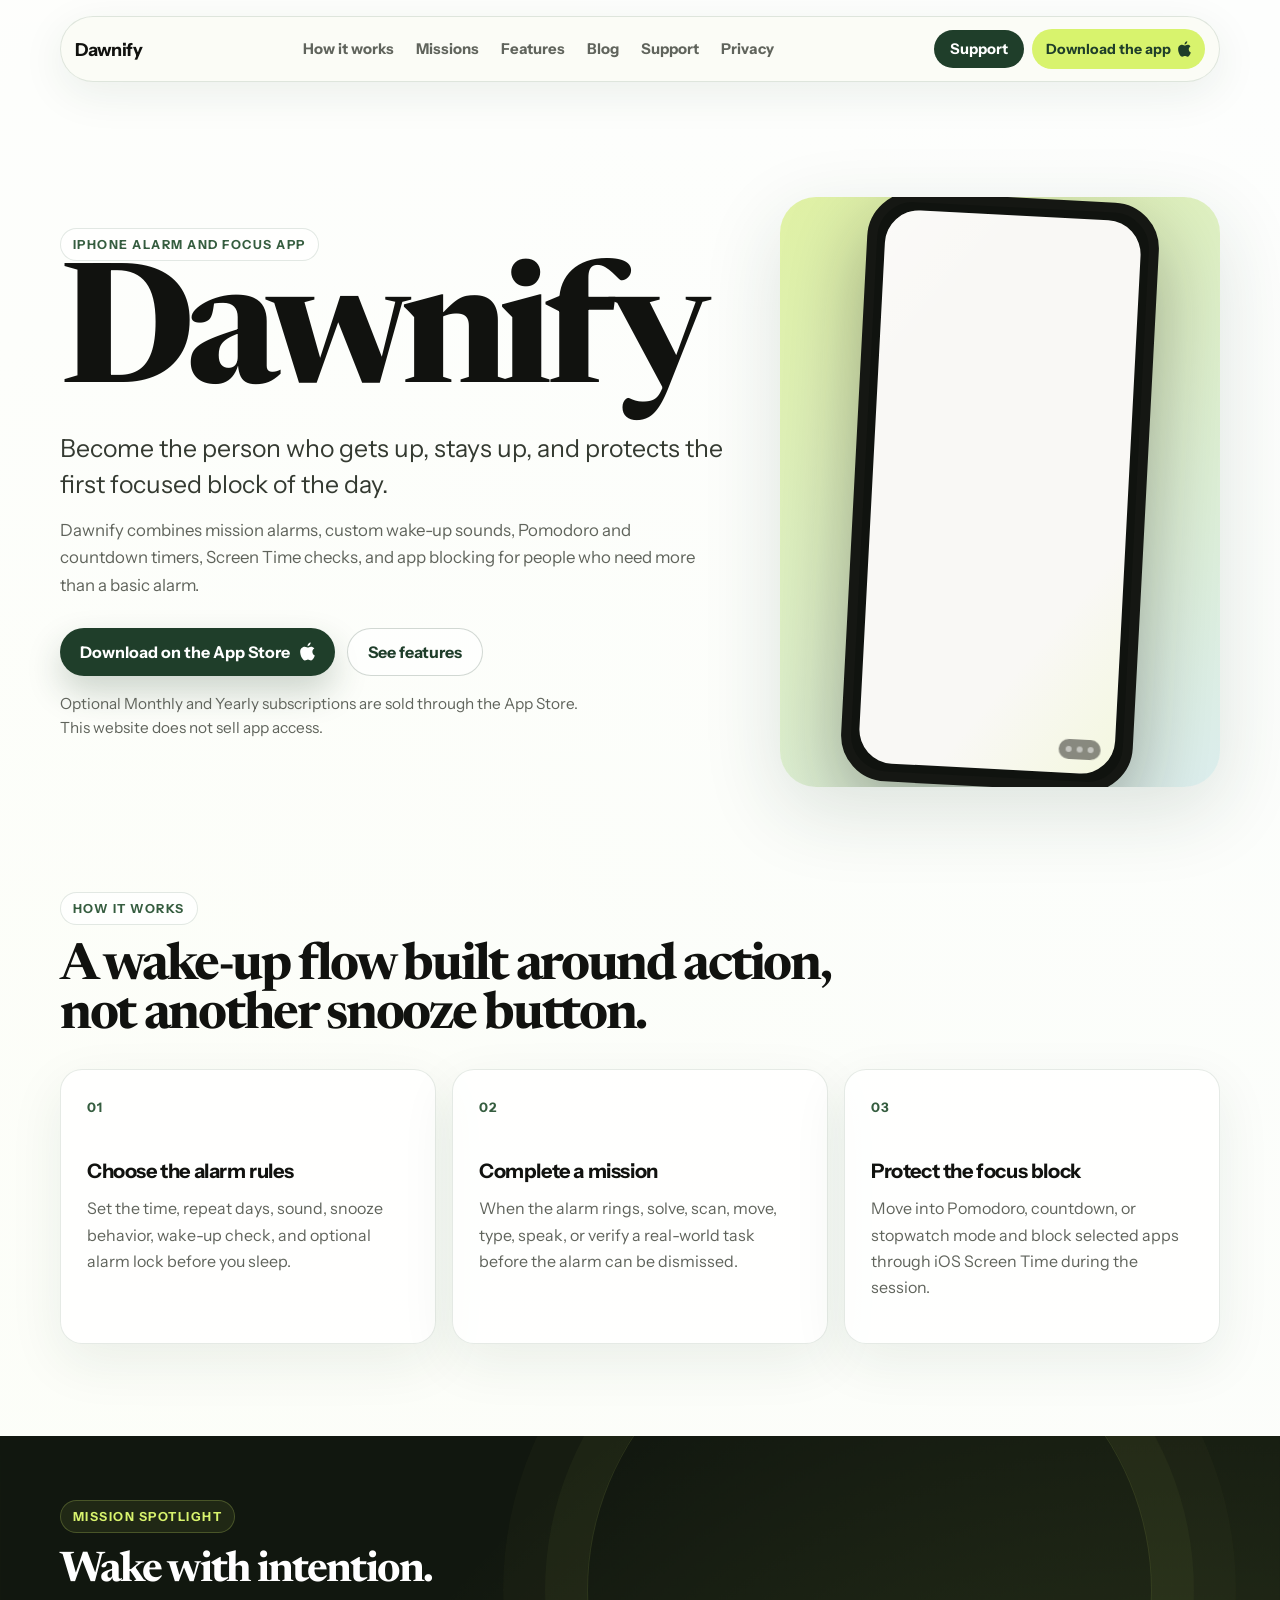
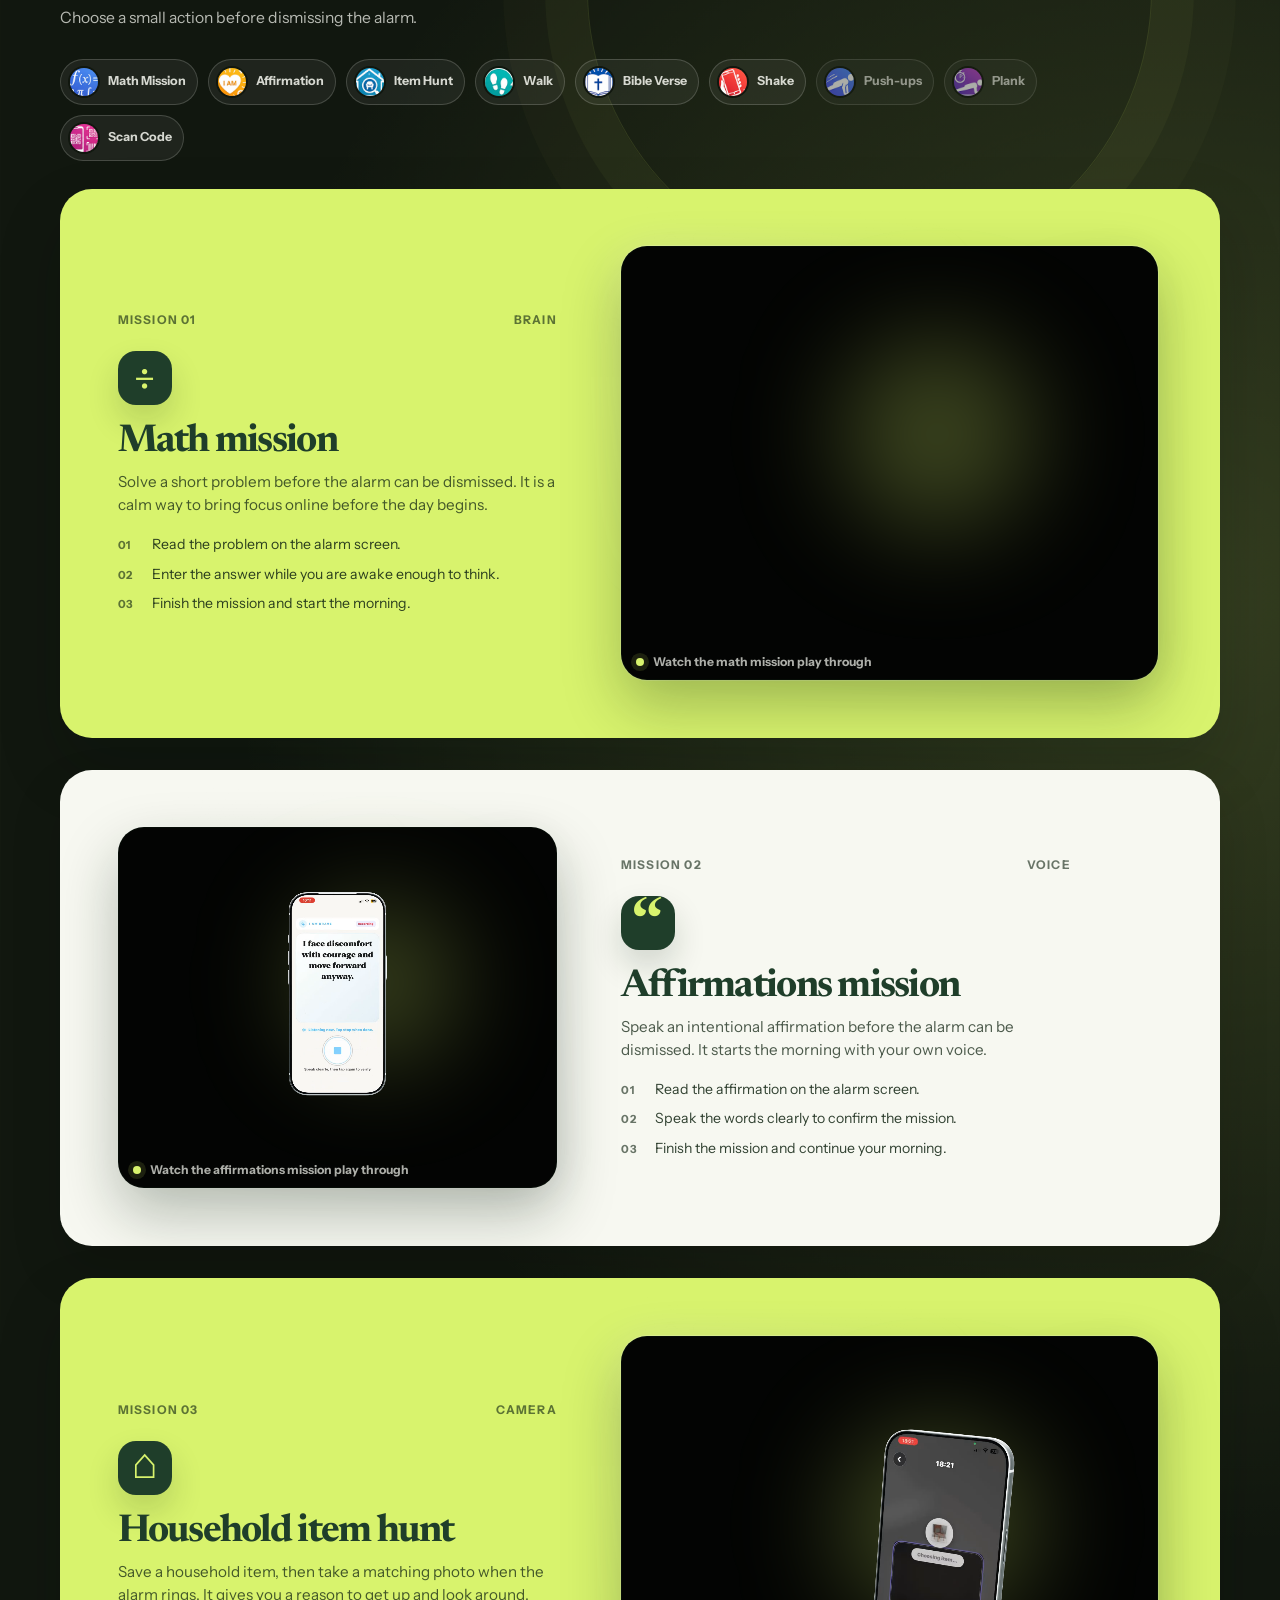
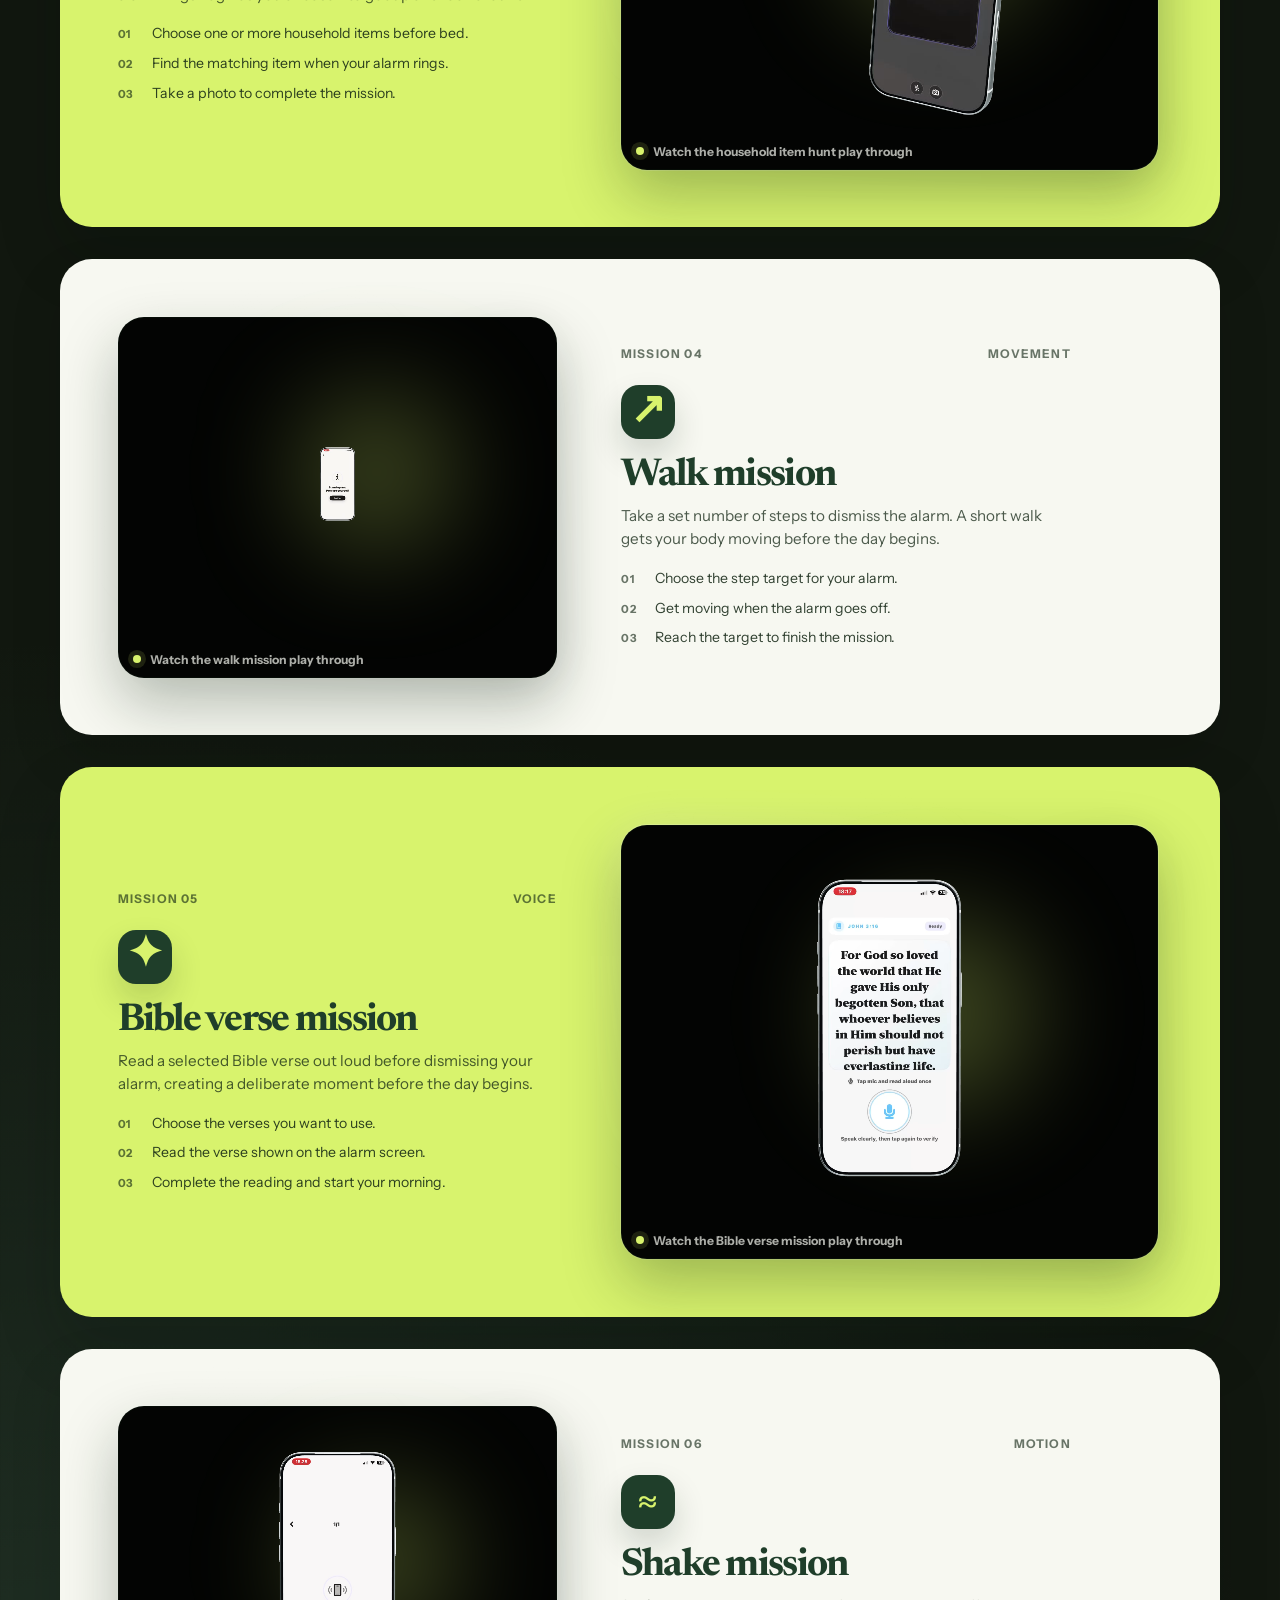
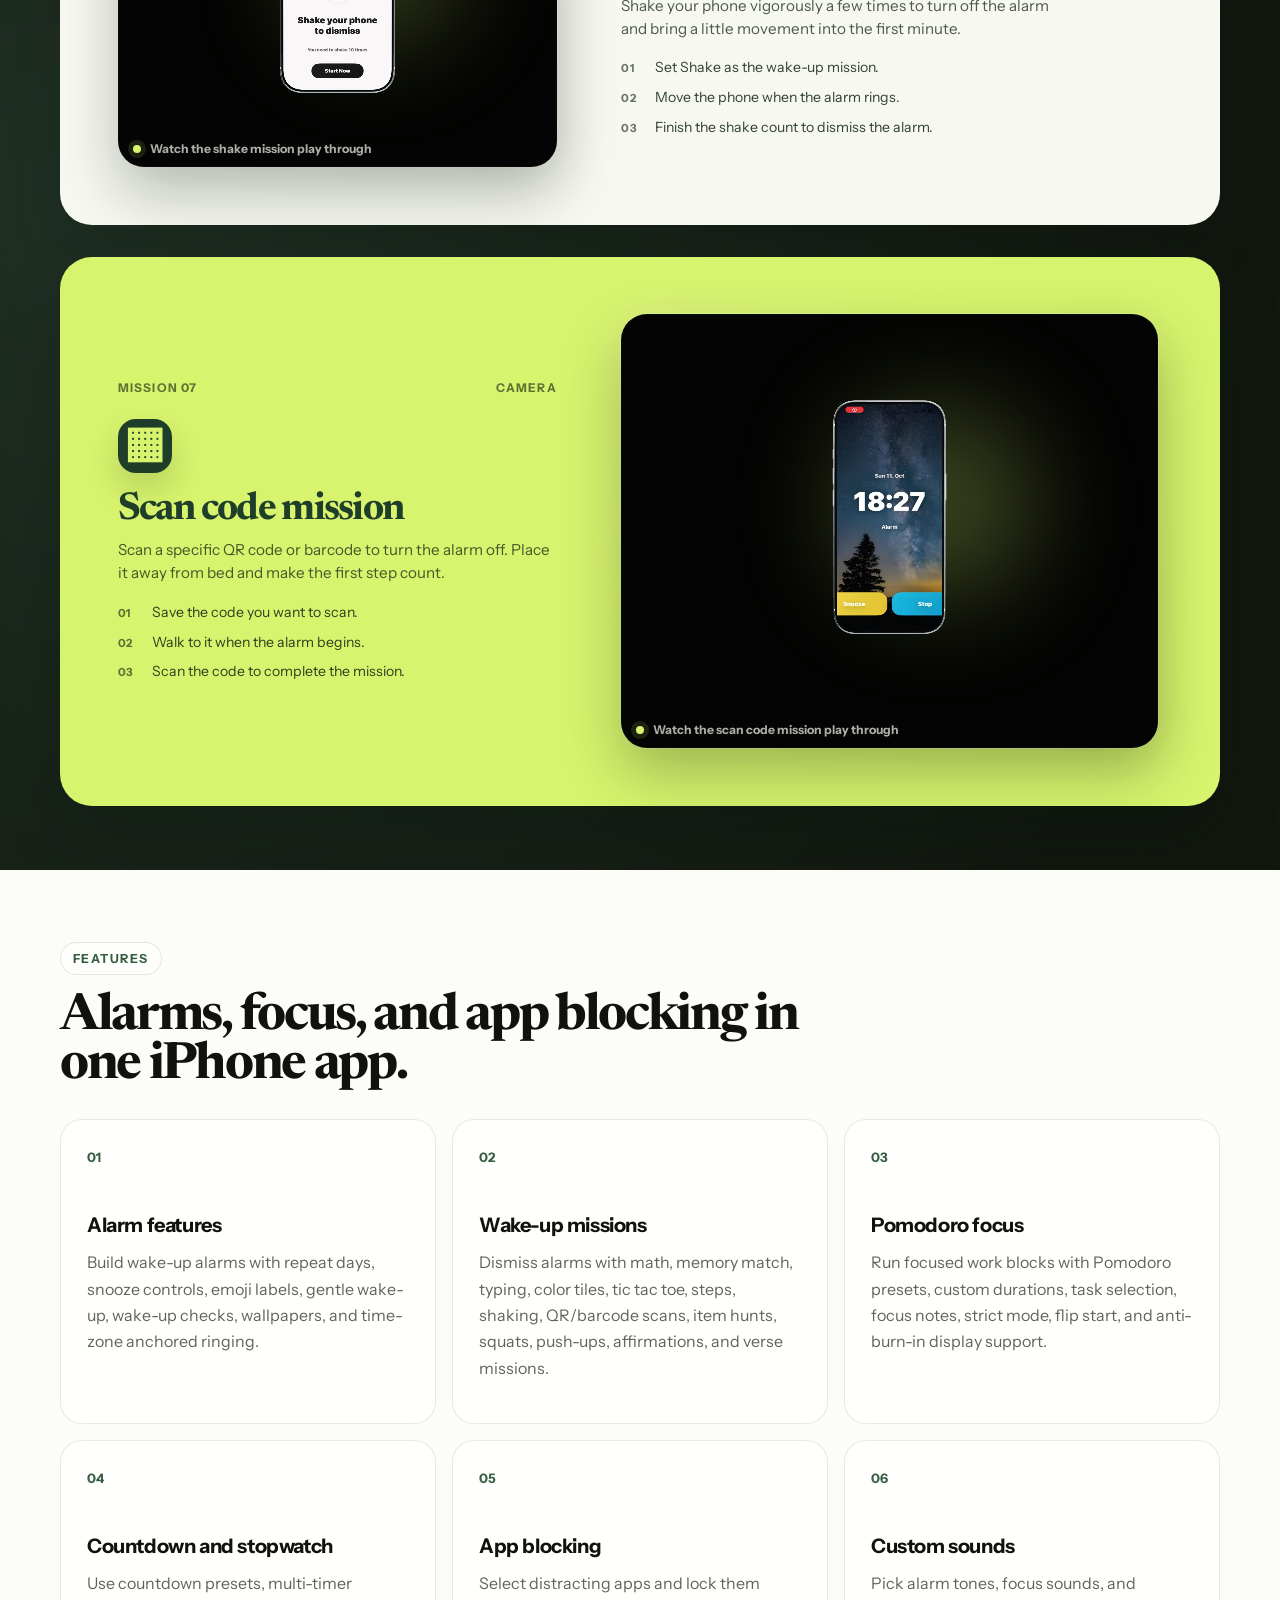
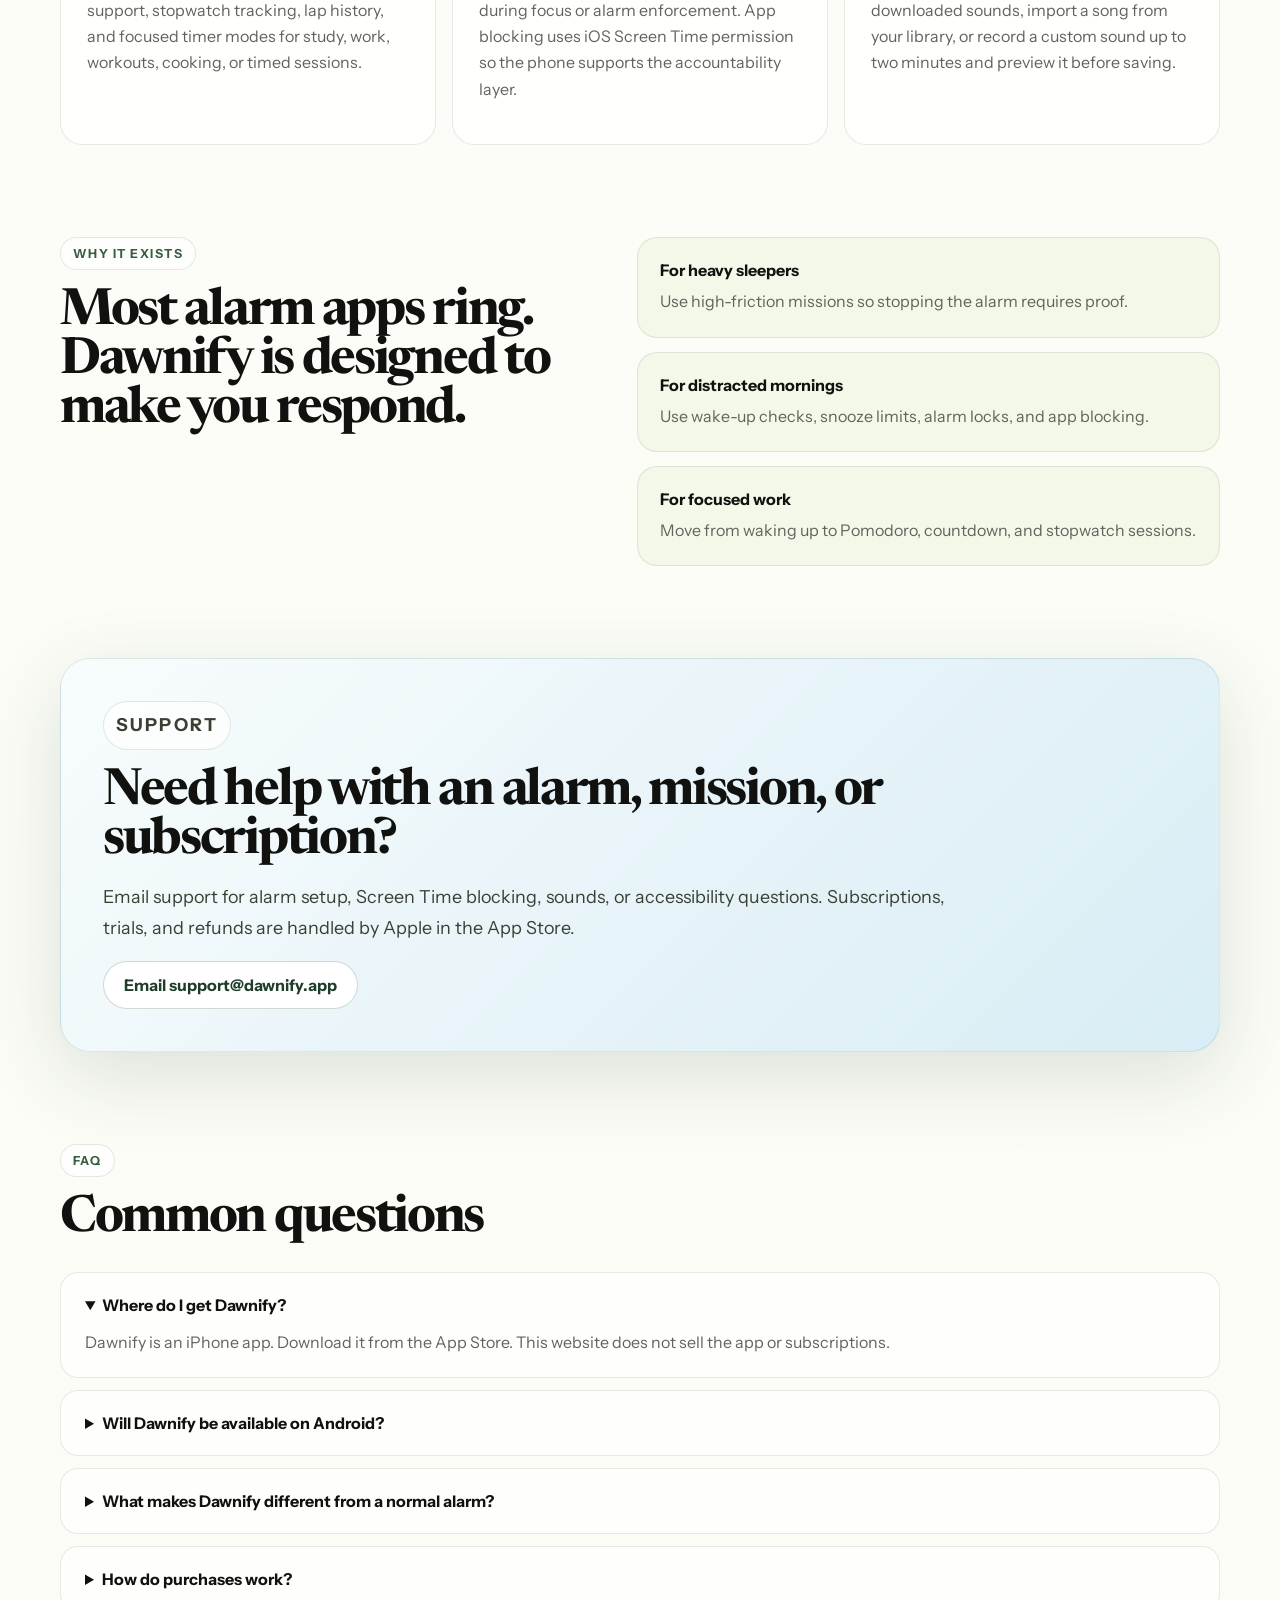
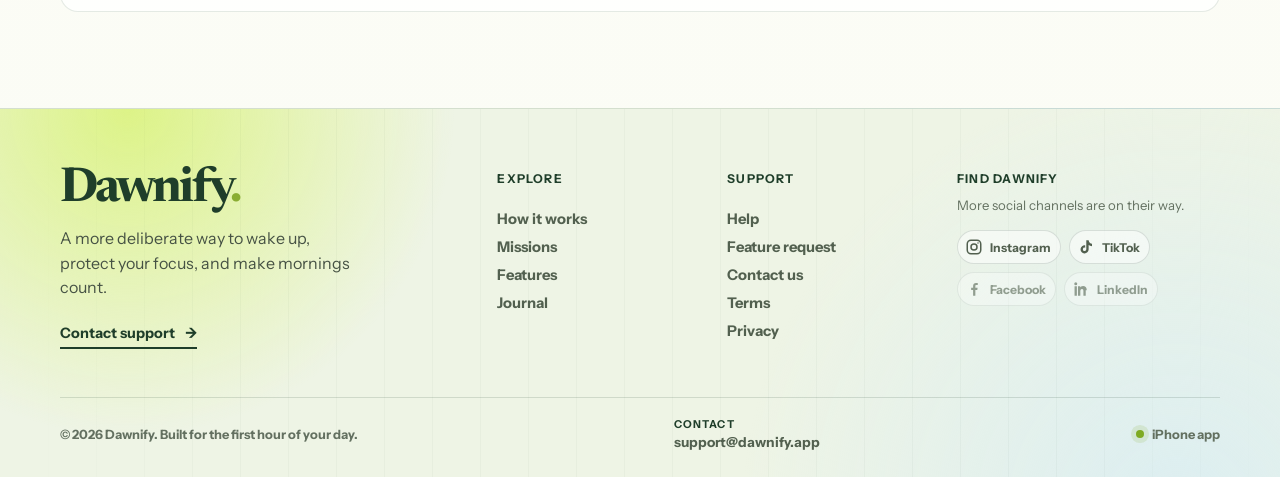
==== commit 574bb095: "Align website with subscription-only plans" ====
--- a/index.html
+++ b/index.html
@@ -73,8 +73,8 @@
             <a class="button secondary" href="#features">See features</a>
           </div>
           <p class="microcopy">
-            Optional Dawnify Pro subscriptions and the lifetime purchase are
-            sold in the App Store. This website does not sell app access.
+            Optional Monthly and Yearly subscriptions are sold through the App
+            Store. This website does not sell app access.
           </p>
         </div>
 
@@ -547,10 +547,9 @@
           <details class="reveal">
             <summary>How do purchases work?</summary>
             <p>
-              Optional Pro subscriptions and the lifetime purchase are sold
-              through Apple. Pricing, billing, renewal, cancellation, and
-              refunds follow your Apple ID. Dawnify does not take payment on
-              this website.
+              Optional Monthly and Yearly subscriptions are sold through Apple.
+              Pricing, billing, renewal, cancellation, and refunds follow your
+              Apple ID. Dawnify does not take payment on this website.
             </p>
           </details>
         </div>
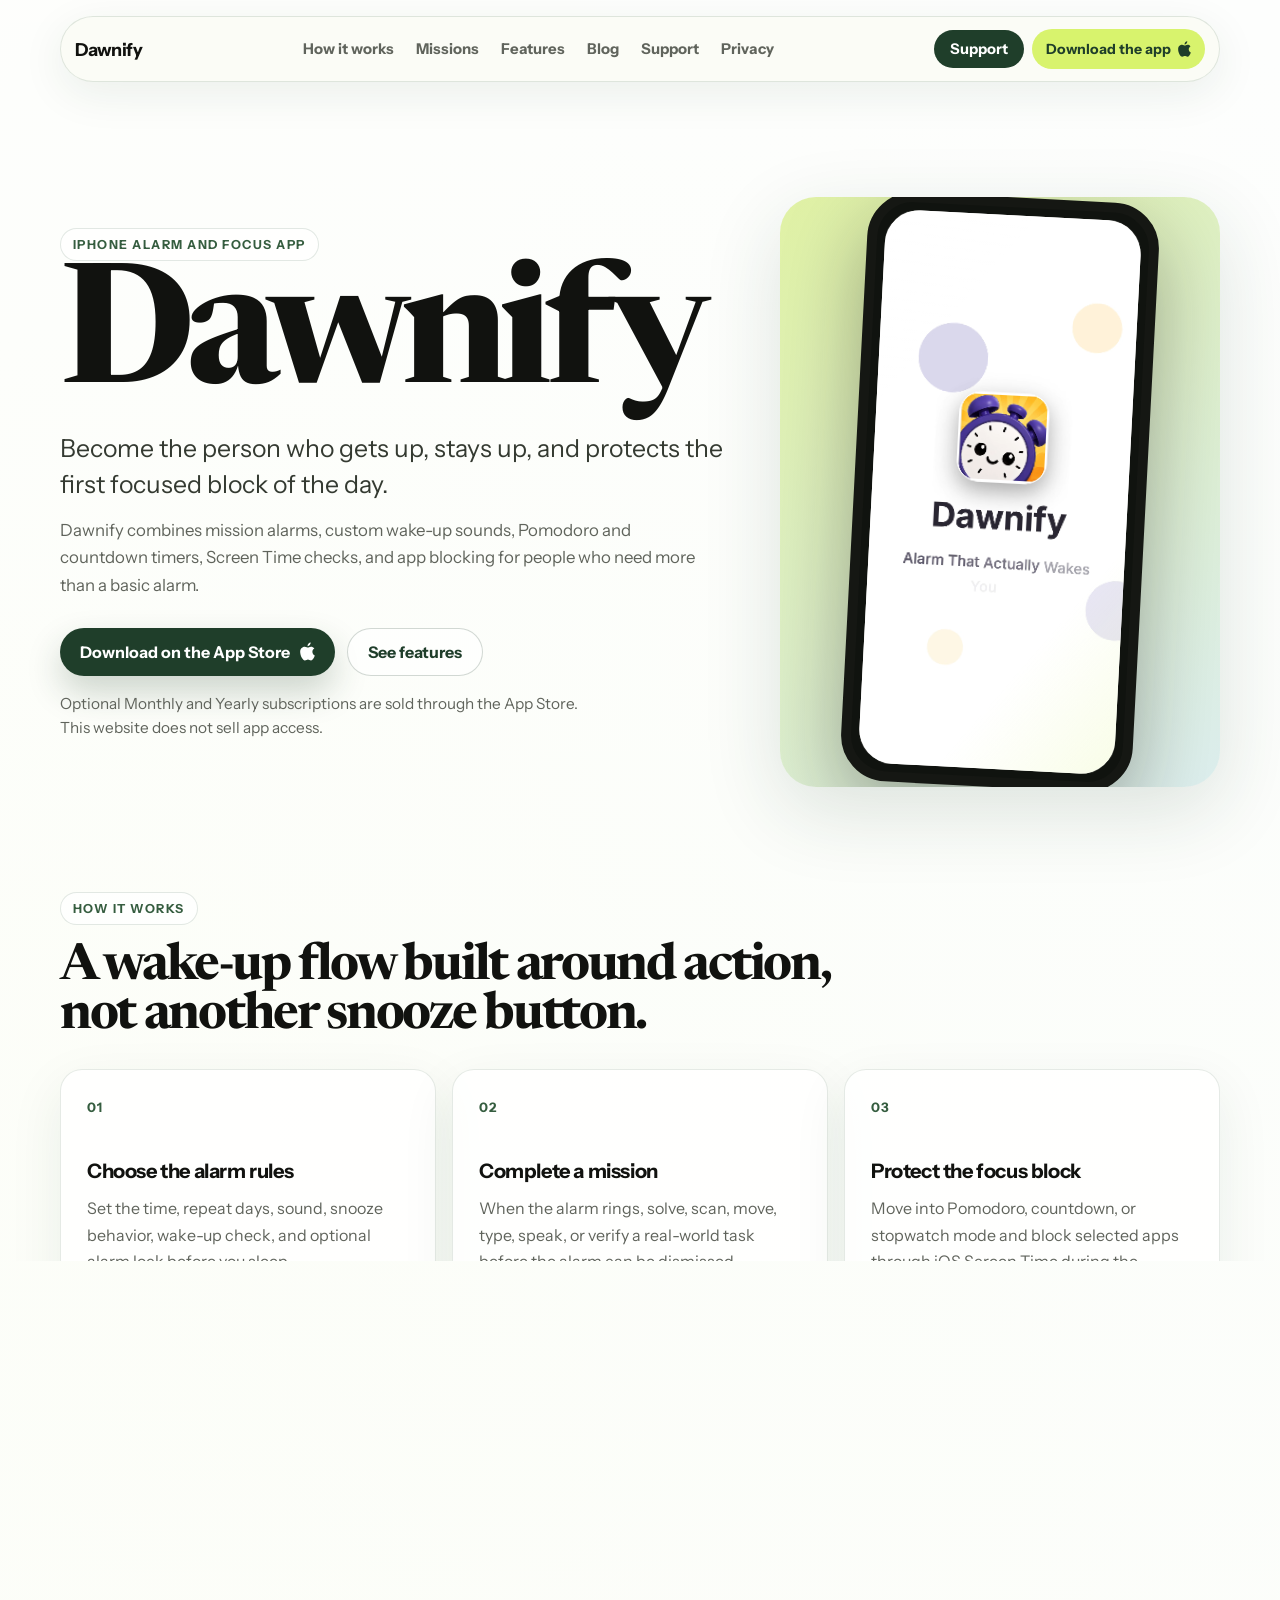
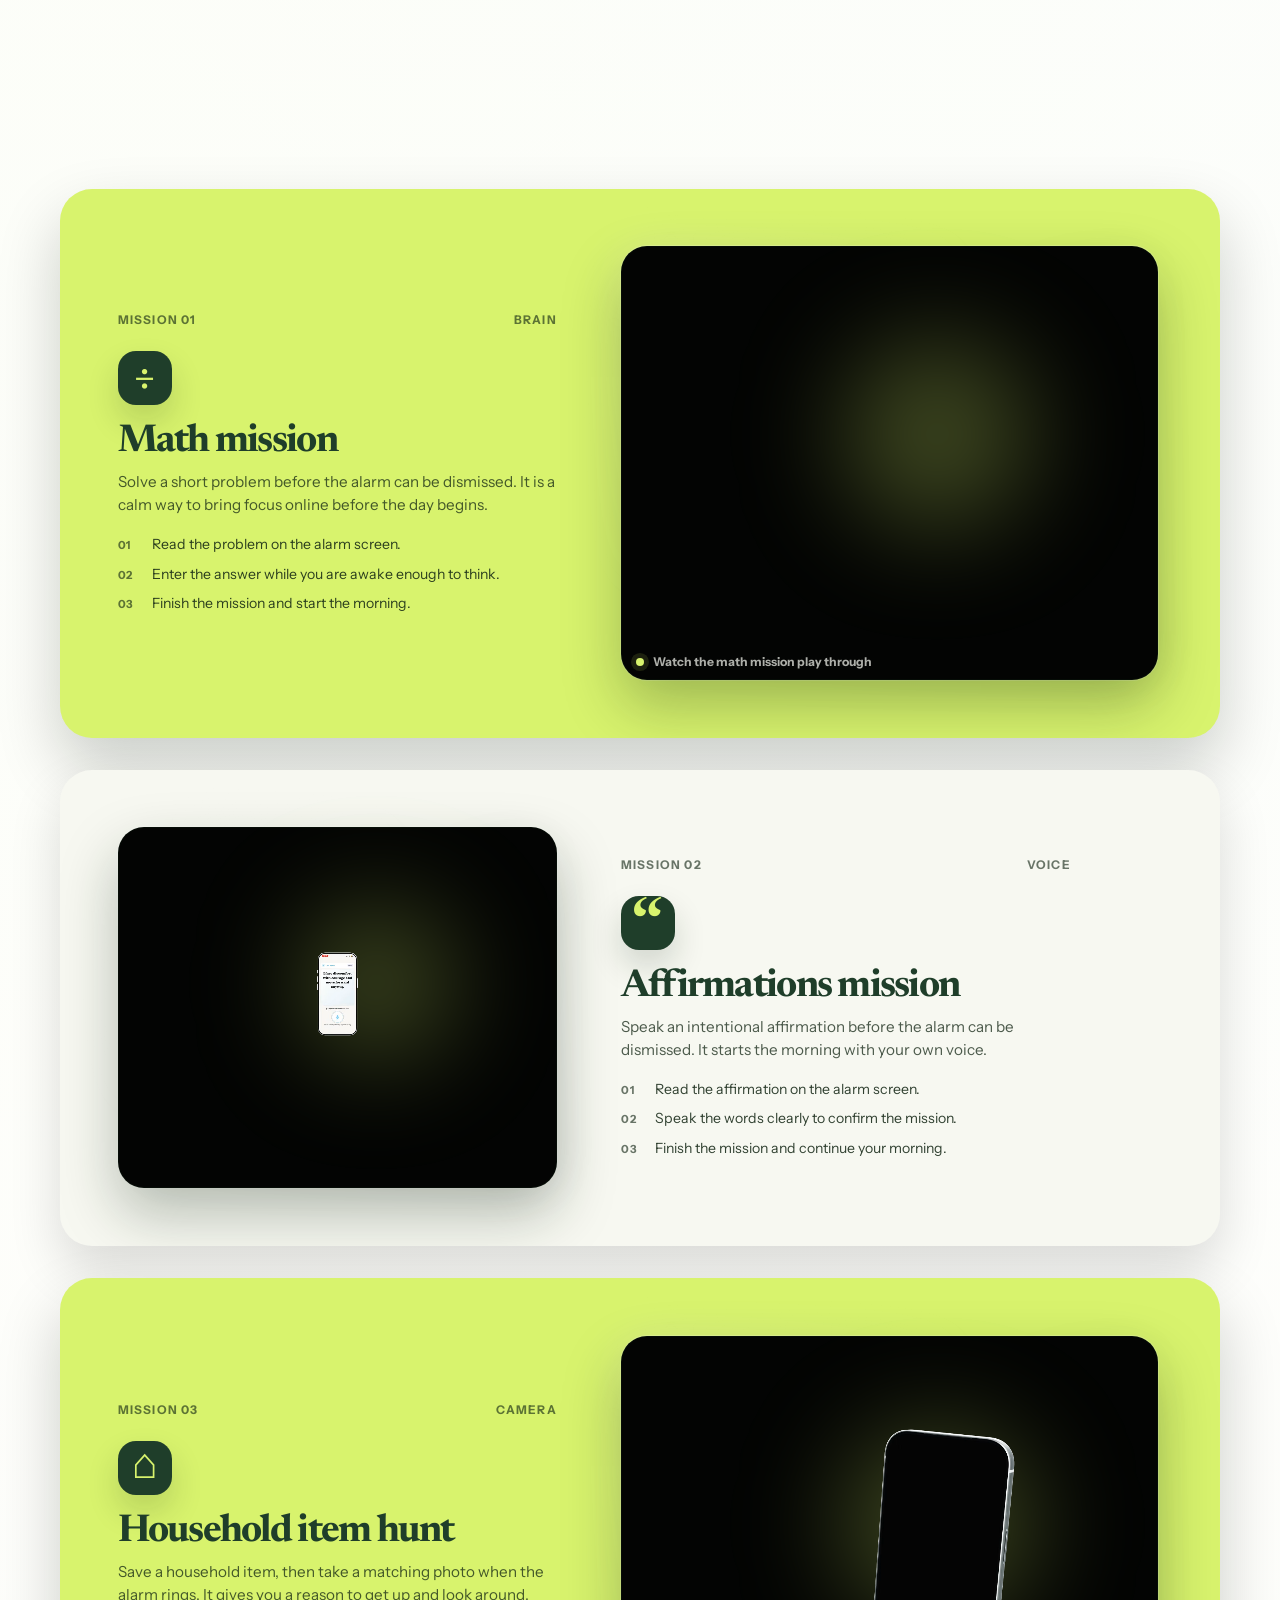
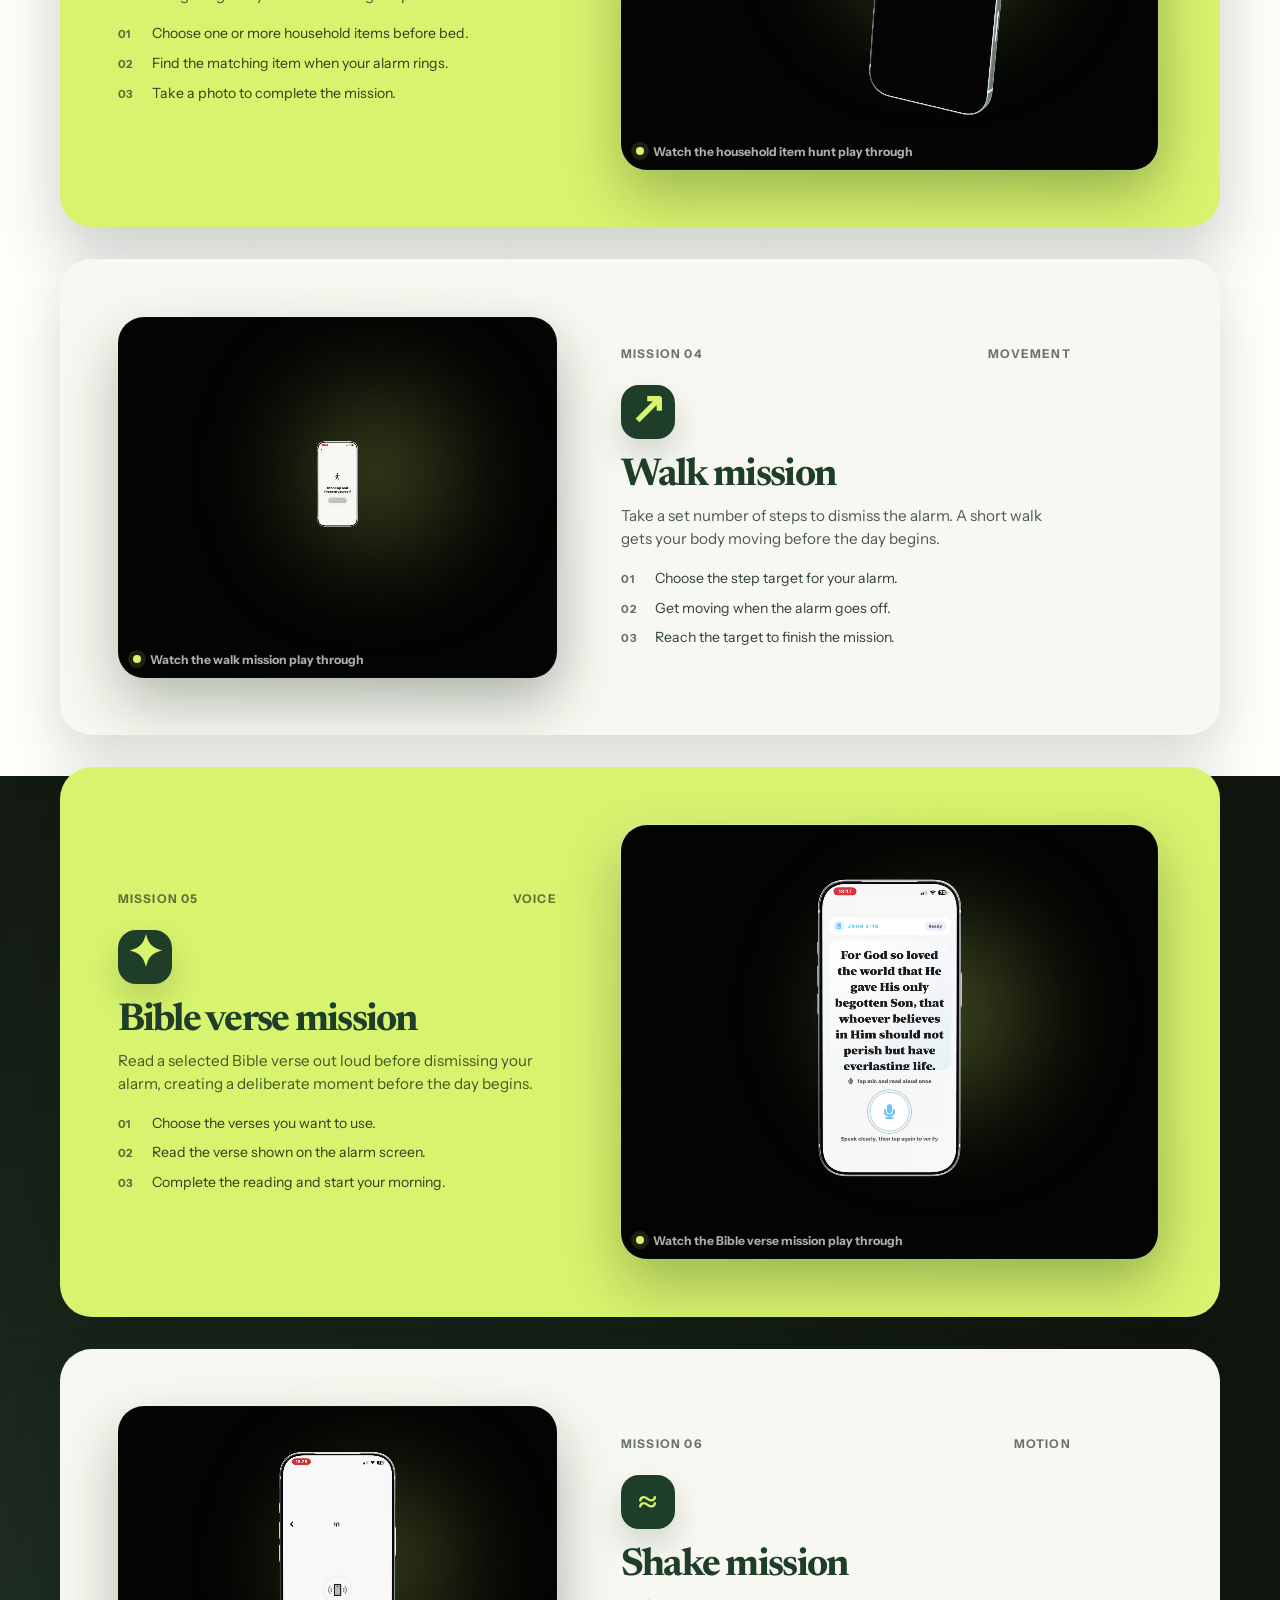
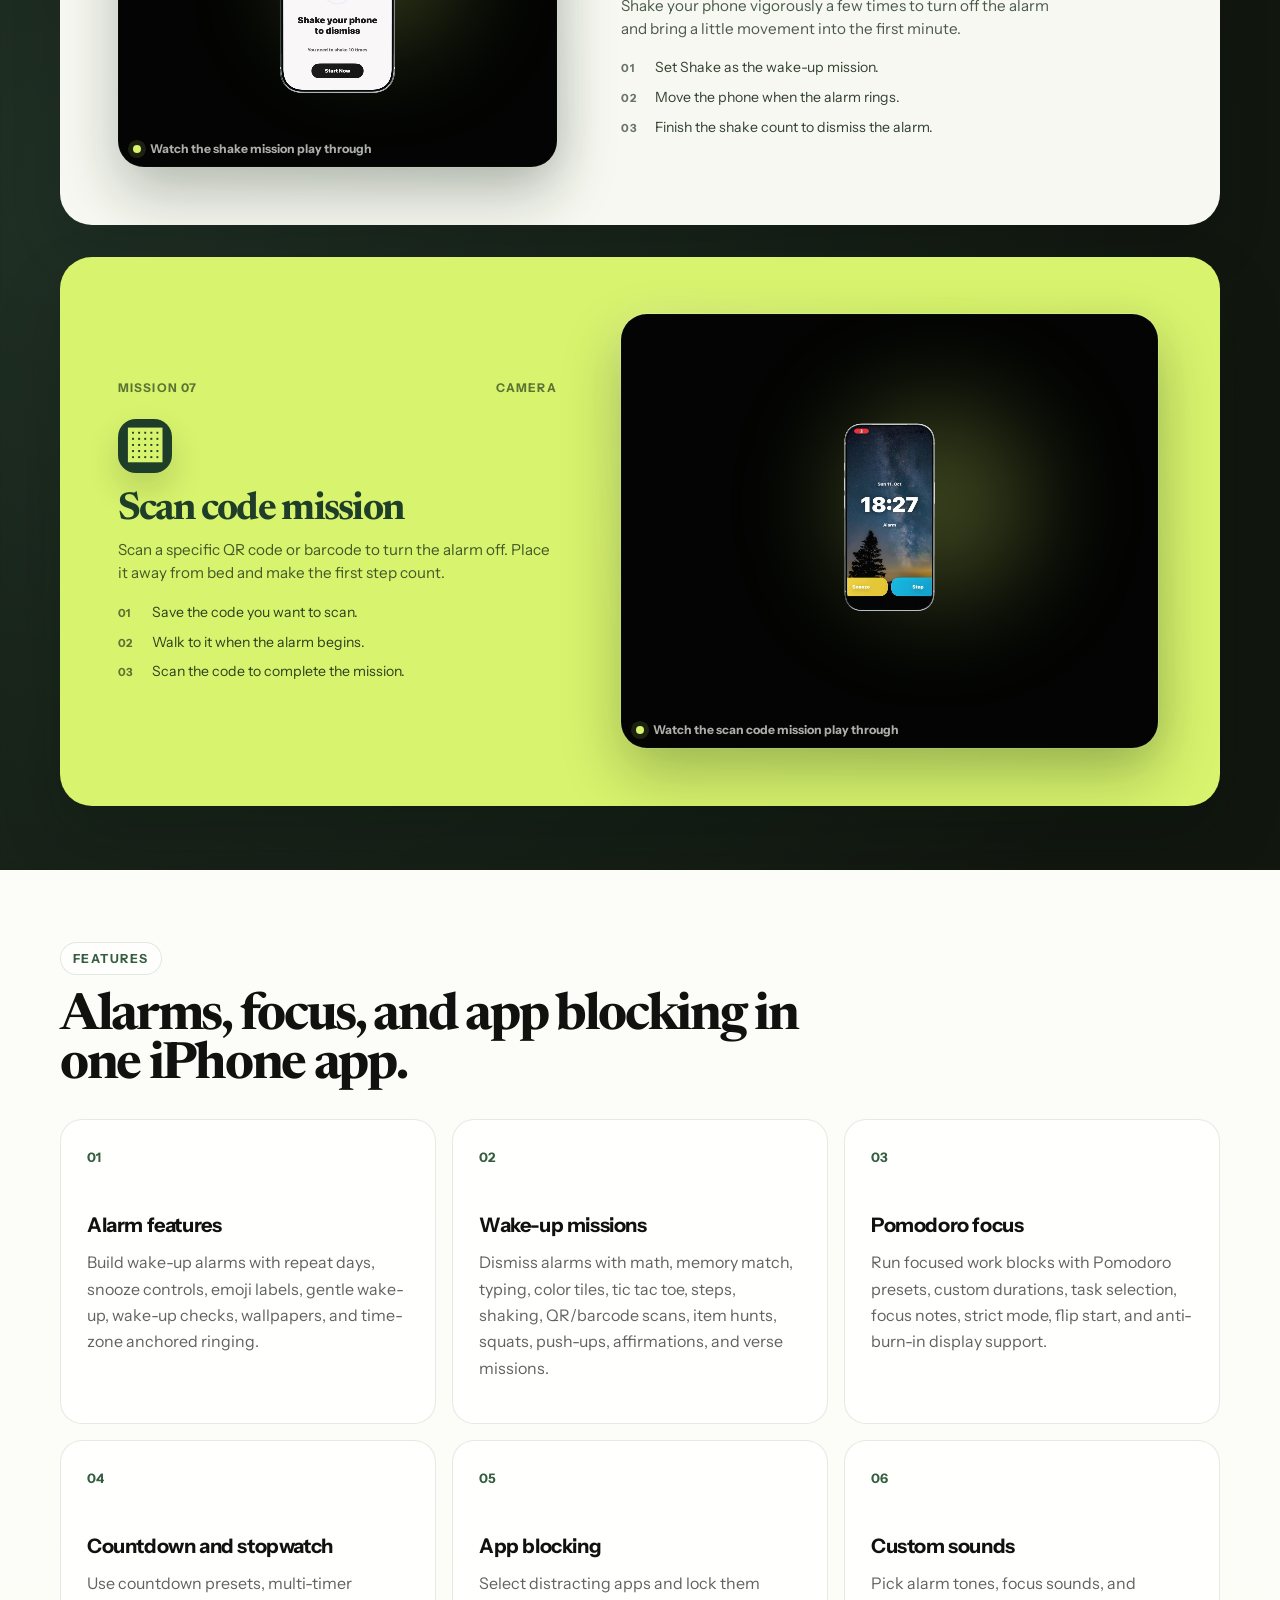
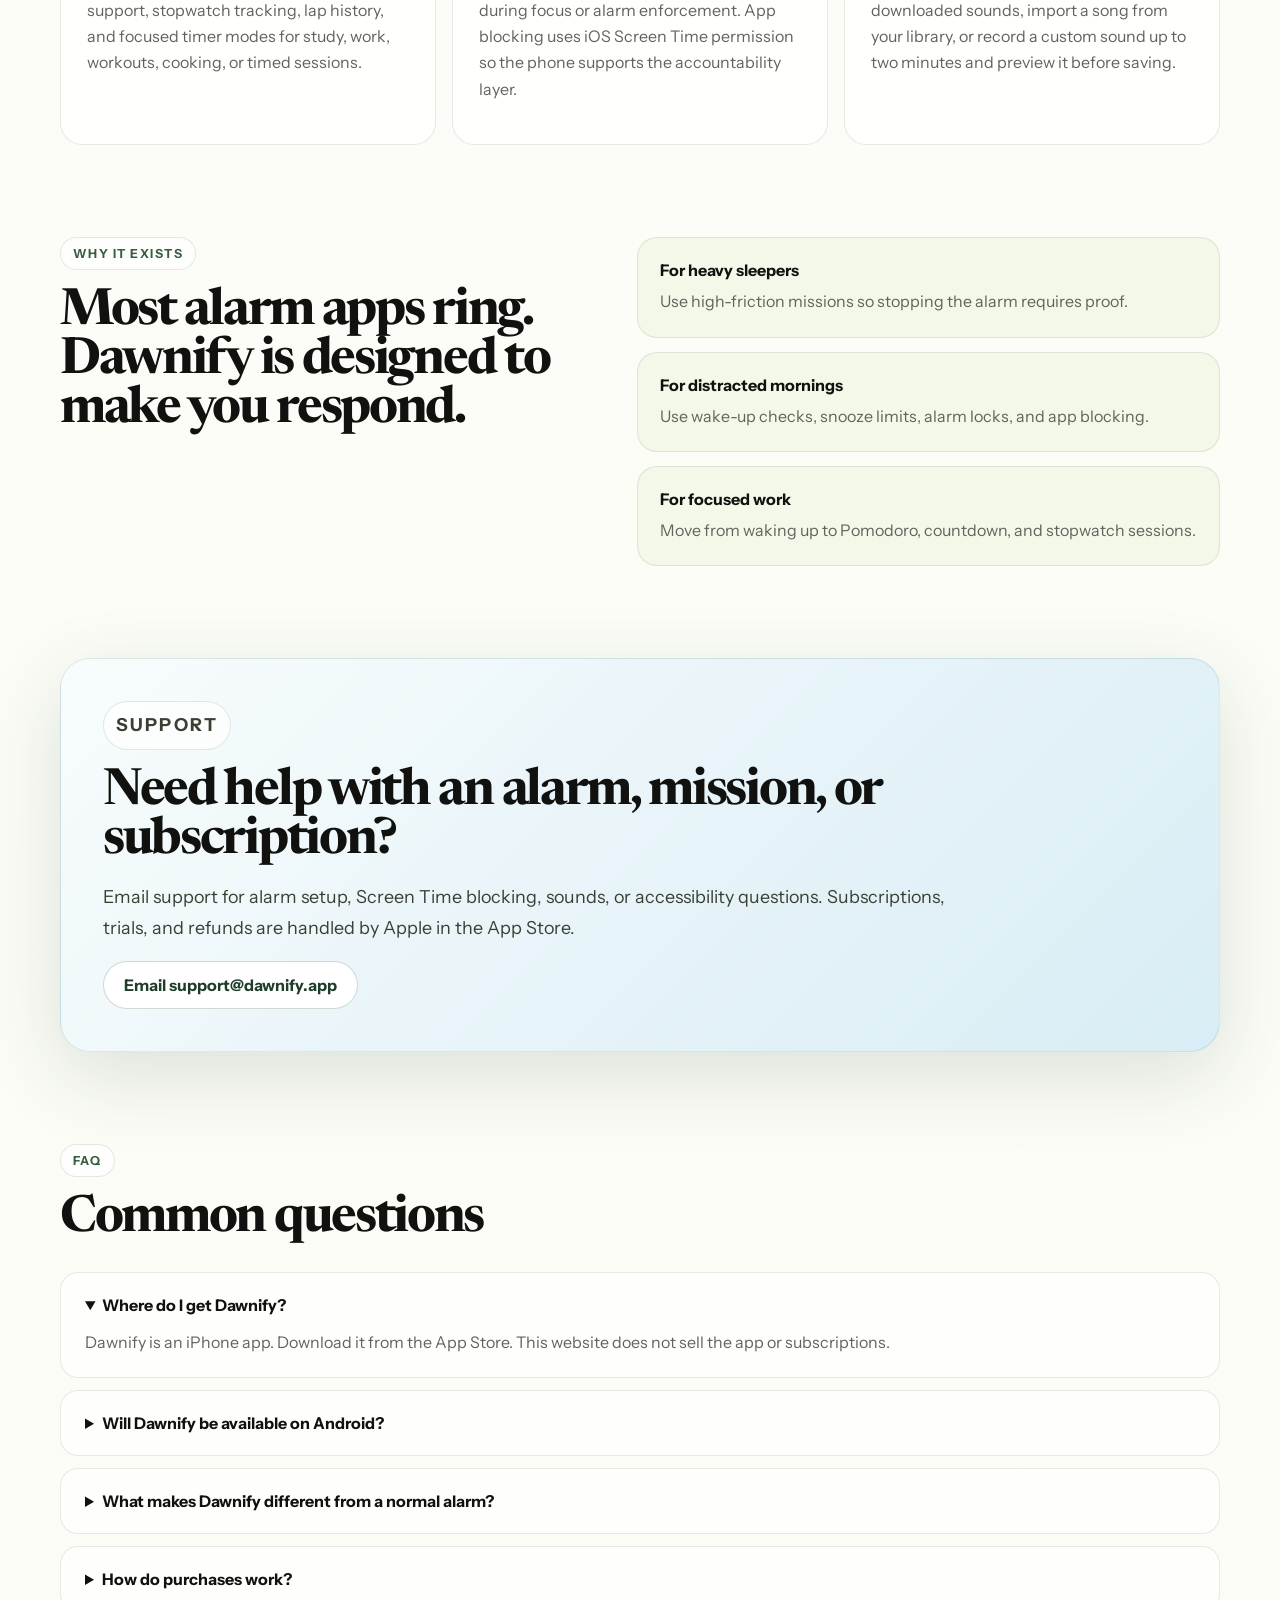
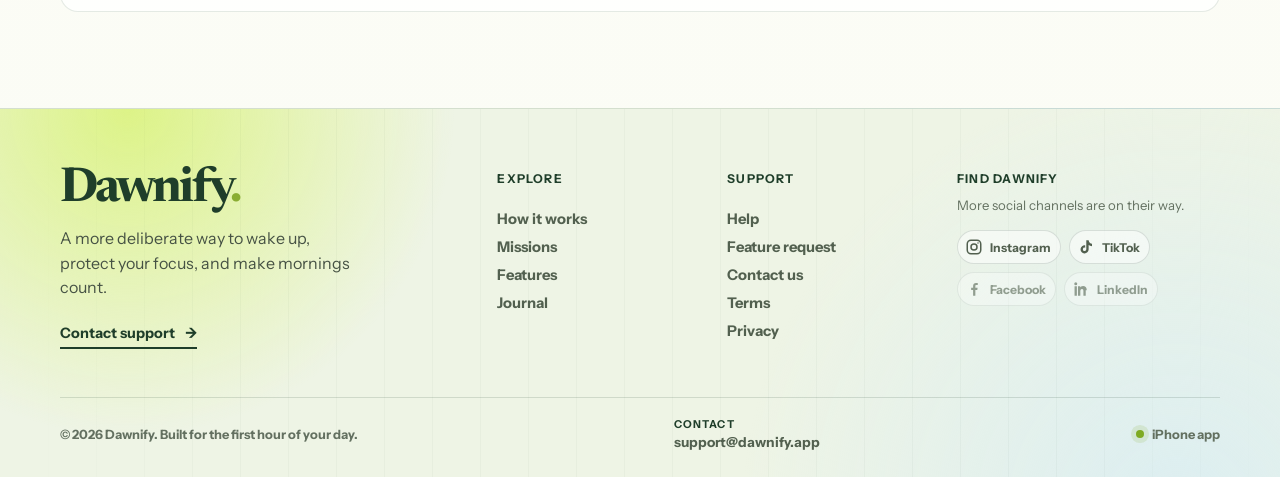
==== commit 776dd11e: "Replace hero slideshow with app video" ====
--- a/index.html
+++ b/index.html
@@ -80,28 +80,21 @@
 
         <div class="phone-stage reveal" aria-label="Dawnify app preview">
           <div class="phone">
-            <div class="app-screen app-slideshow">
-              <img
-                class="app-slide app-slide-one"
-                src="./assets/awake-alarm-list.webp"
-                alt="Dawnify alarm list with scheduled morning alarms"
-                fetchpriority="high"
-              />
-              <img
-                class="app-slide app-slide-two"
-                src="./assets/awake-alarm-editor.webp"
-                alt="Dawnify alarm editor with the 6 AM wake-up time"
-              />
-              <img
-                class="app-slide app-slide-three"
-                src="./assets/awake-alarm-schedule.webp"
-                alt="Dawnify alarm schedule and wake-up mission settings"
-              />
-              <div class="slideshow-indicator" aria-hidden="true">
-                <span></span>
-                <span></span>
-                <span></span>
-              </div>
+            <div class="app-screen">
+              <video
+                class="hero-app-video"
+                autoplay
+                muted
+                loop
+                playsinline
+                preload="metadata"
+                poster="./assets/awake-alarm-list.webp"
+                aria-label="Dawnify app preview"
+              >
+                <source src="./assets/dawnify-hero-app-preview.webm" type="video/webm" />
+                <source src="./assets/dawnify-hero-app-preview.mp4" type="video/mp4" />
+                <img src="./assets/awake-alarm-list.webp" alt="Dawnify alarm list with scheduled morning alarms" />
+              </video>
             </div>
           </div>
         </div>
--- a/styles.css
+++ b/styles.css
@@ -356,6 +356,13 @@
   background: linear-gradient(128deg, rgba(255, 255, 255, 0.3), transparent 22%, transparent 74%, rgba(216, 243, 109, 0.16));
 }
 
+.hero-app-video {
+  display: block;
+  width: 100%;
+  height: 100%;
+  object-fit: cover;
+}
+
 .app-slide {
   position: absolute;
   inset: 0;
